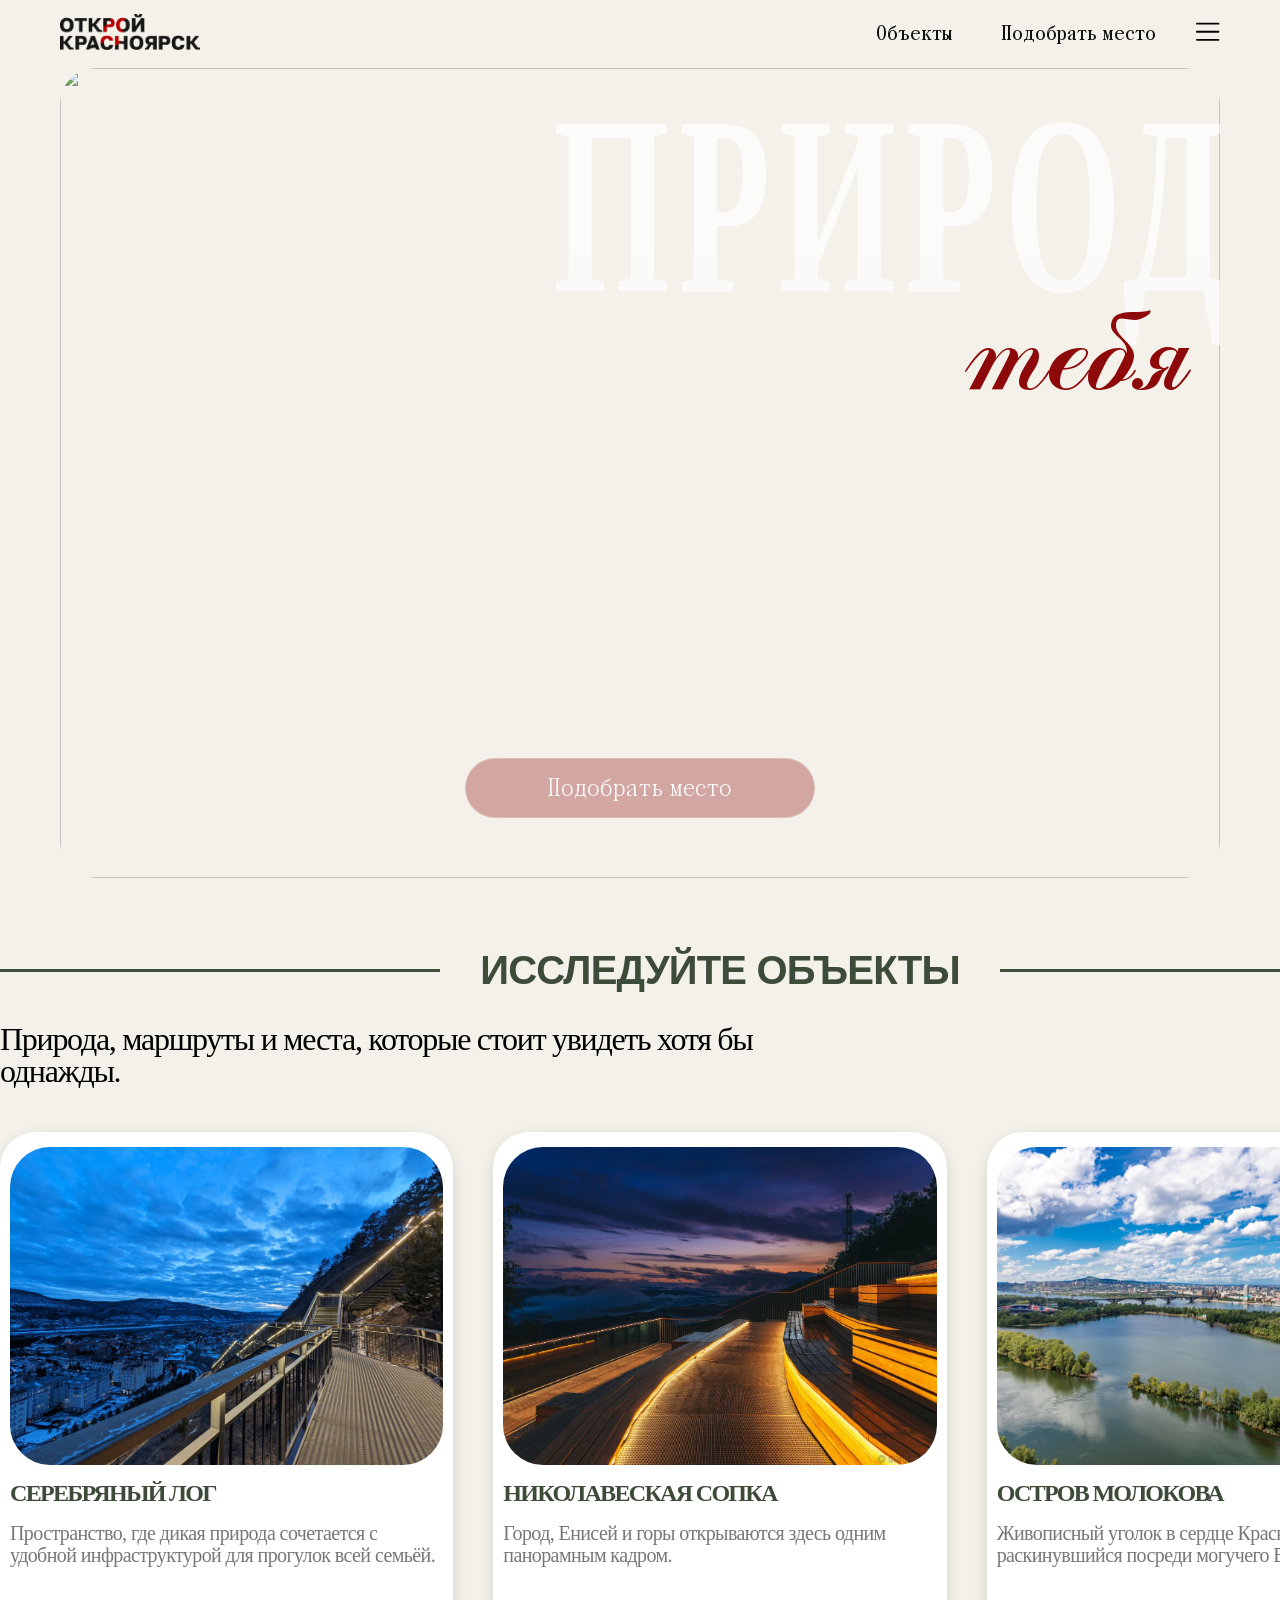
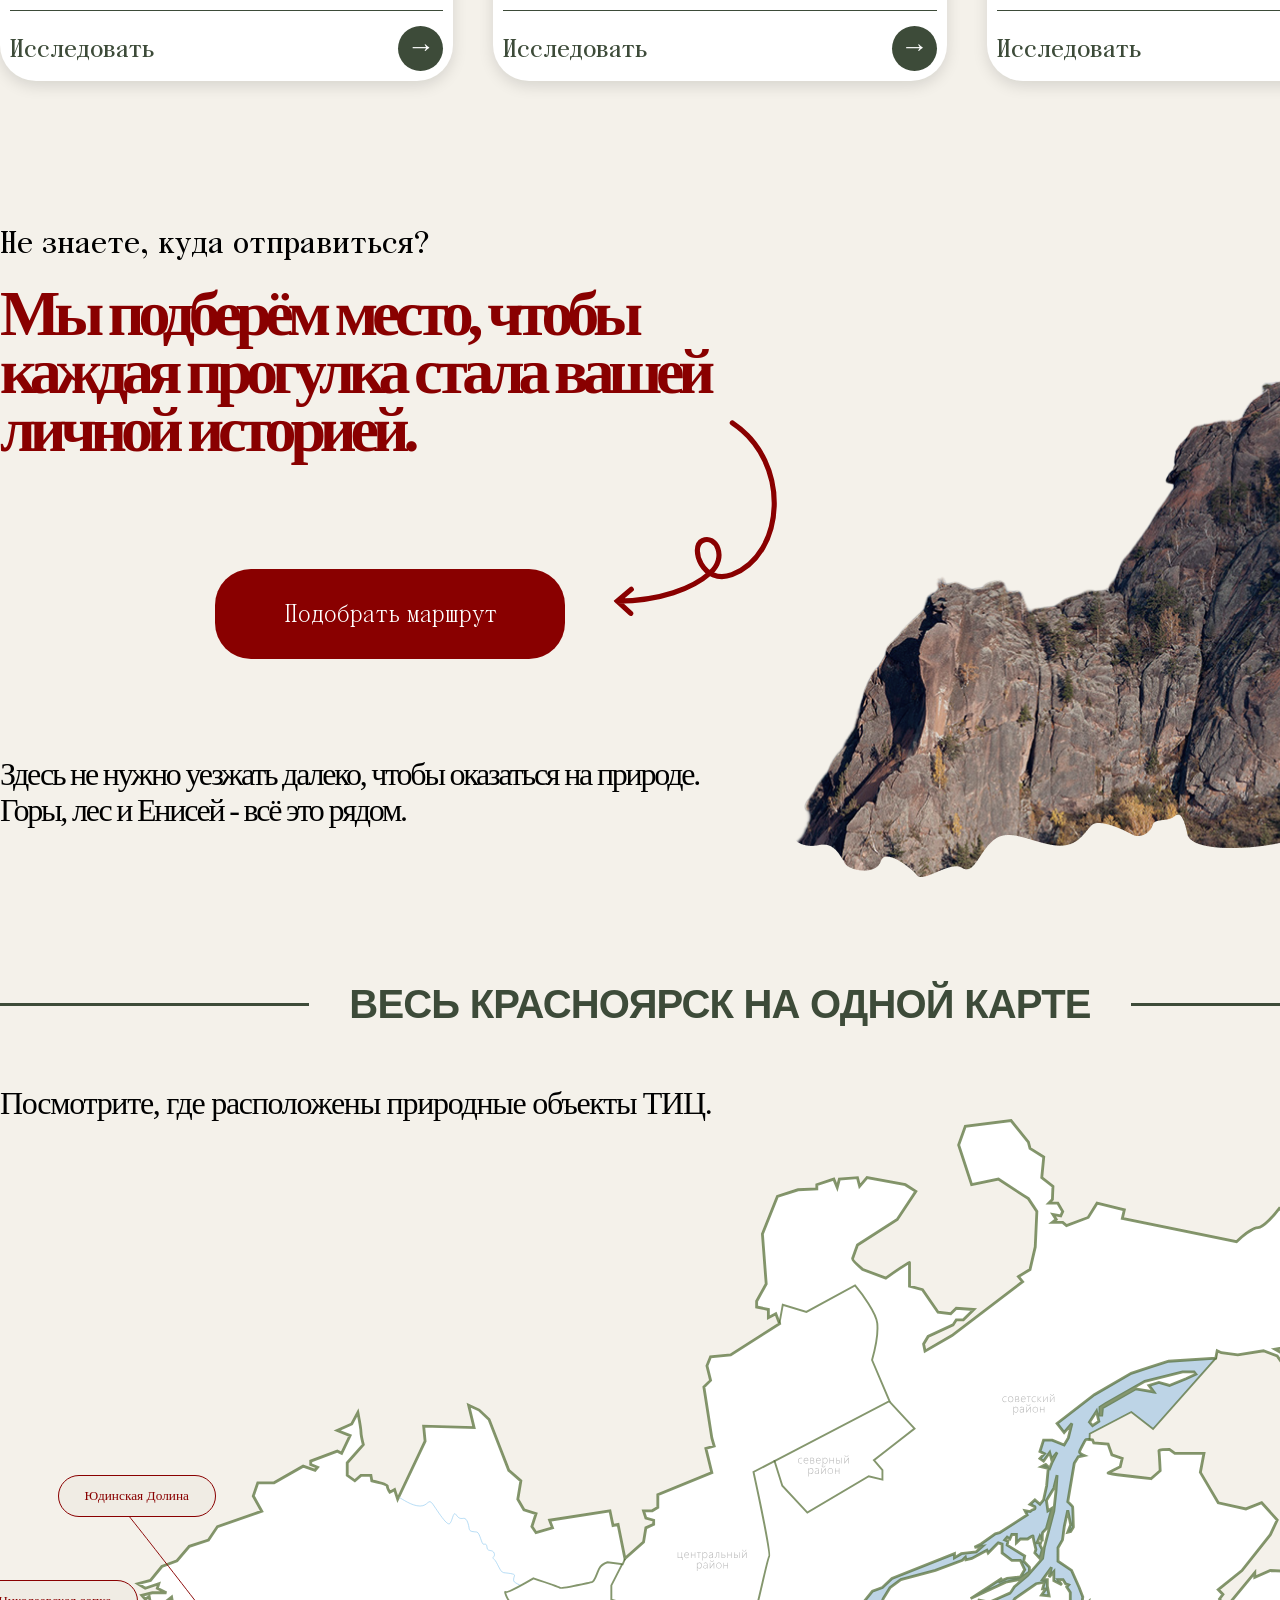
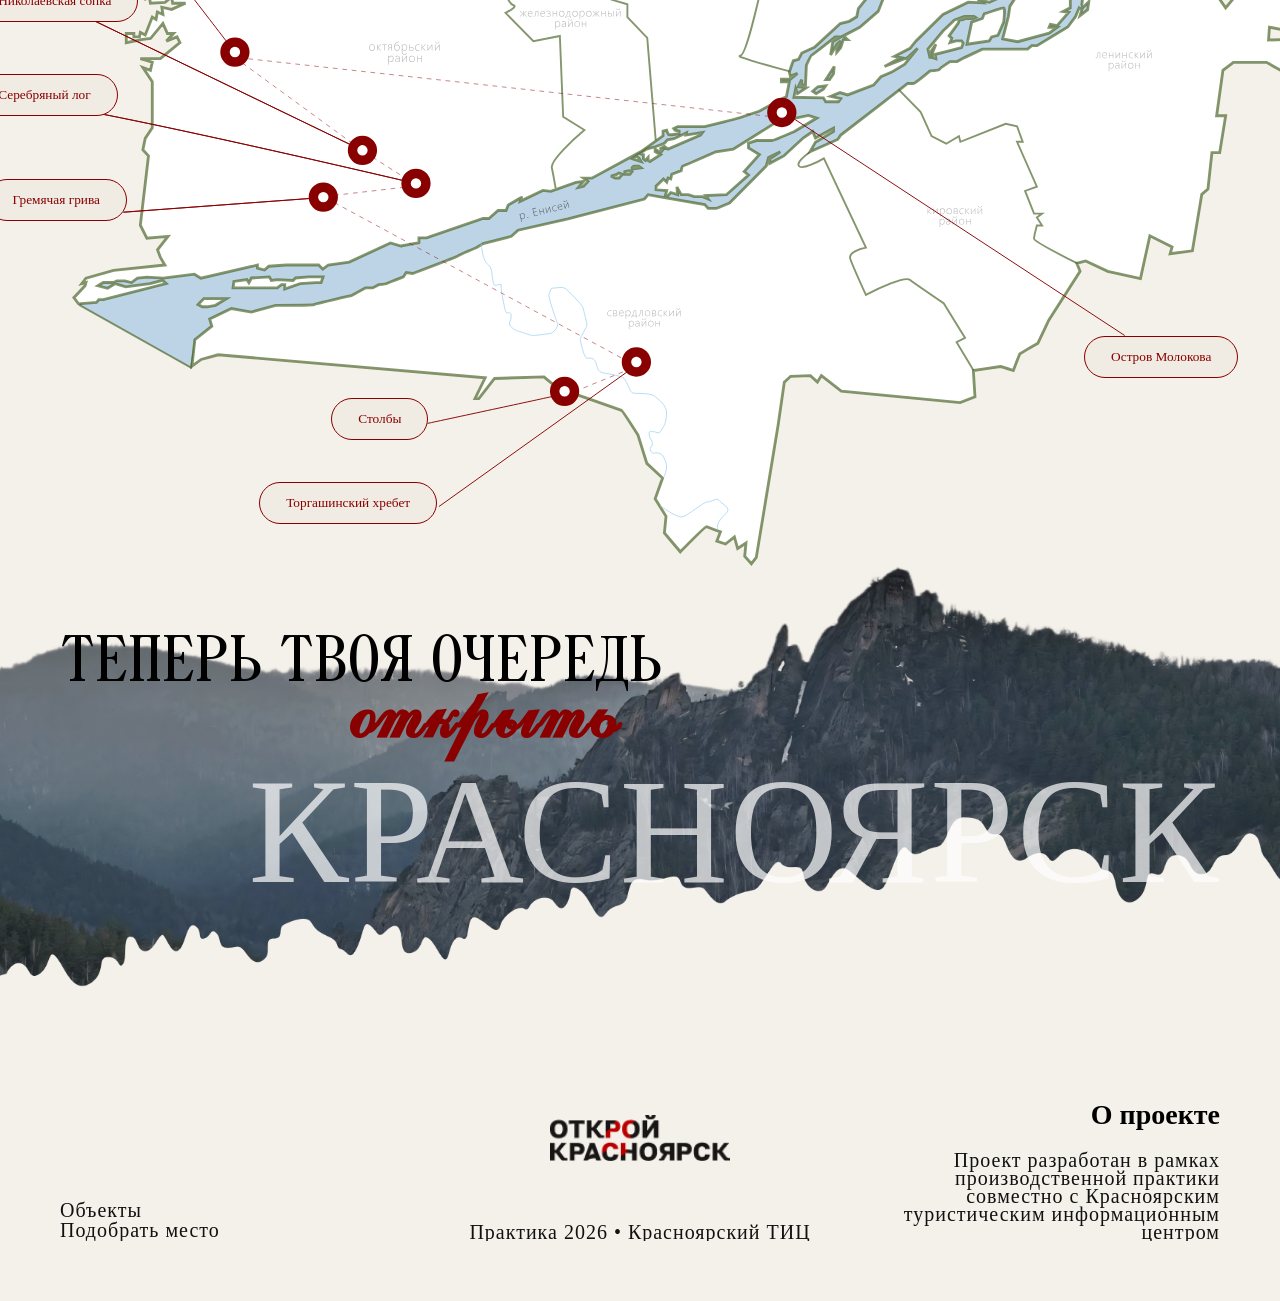
==== index.html @ 26a4fd24 "до адаптива" ====
<!DOCTYPE html>
<html lang="ru">
<head>
    <meta charset="UTF-8">
    <meta name="viewport" content="width=device-width, initial-scale=1.0">
    <title>Открой Красноярск - путеводитель</title>
    <link rel="stylesheet" href="style.css">
    <link rel="stylesheet" href="main.css">
    
</head>
<body>
<header class="header">
    <div class="container">
        <a href="index.html" class="logo">
            <img src="images/logo.png" alt="Открой Красноярск">
        </a>
        <nav class="nav">
            <ul>
                <li><a href="index.html#objects">Объекты</a></li>
                <li><a href="#" class="open-modal">Подобрать место</a></li>
            </ul>
        </nav>
        <div class="burger-wrap">
            <button class="burger">
                <img src="images/menu.svg" alt="Меню">
            </button>
            <div class="menu">
                <ul>
                    <li><a href="#about">О проекте</a></li>
                    <li><a href="#about">Контакты</a></li>
                </ul>
            </div>
        </div>
    </div>
</header>
<main>
    <section class="hero">
            <div class="container">
                <div class="hero-bg">
                    <img class="hero-photo" src="images/hero.png" alt="">
                <div class="hero-grid">
                    <div class="hero-info">
                        <p class="hero-text">
                            Поможем выбрать место,<br>
                            которое подойдет именно
                        </p>
                        <h2>ВАМ</h2>
                    </div>
                    <div class="hero-title">
                        <h1>ПРИРОДА</h1>
                        <div class="hero-subtitle">
                            <span class="wait">ждёт</span>
                            <span class="you">тебя</span>
                        </div>
                    </div>
                    <a href="#" class="hero-btn open-modal">
                            Подобрать место
                        </a>
                </div>
            </div>
        </div>
    </section>
    <section>
    <div class="explore-objects" id="objects">
        <div class="container-main">
            <div class="objects-grid">
                <div class="section-head">
                    <h2>ИССЛЕДУЙТЕ ОБЪЕКТЫ</h2>
                </div>
                <p class="section-desc">Природа, маршруты и места, которые стоит увидеть хотя бы<br>однажды.</p>
                <div class="arrows">
                    <button class="slider-prev">&lt;</button>
                    <button class="slider-next">&gt;</button>   
                </div>
            <div class="slider-window">
                <div class="cards cards-slider">
                     <article class="card">
                        <img src="images/log.jpg" alt="Серебряный лог">
                        <h3>СЕРЕБРЯНЫЙ ЛОГ</h3>
                        <p>
                            Пространство, где дикая природа 
                            сочетается с удобной инфраструктурой 
                            для прогулок всей семьёй.
                        </p>
                        <div class="card-footer">
                            <span>Исследовать</span>
                            <a href="log.html">&rarr;</a>
                        </div>
                    </article>
                    <article class="card">
                        <img src="images/sopka.webp" alt="Николаевская сопка">
                        <h3>НИКОЛАВЕСКАЯ СОПКА</h3>
                        <p>
                            Город, Енисей и горы открываются здесь одним панорамным кадром.
                        </p>
                        <div class="card-footer">
                            <span>Исследовать</span>
                            <a href="sopka.html">&rarr;
                            </a>
                        </div>
                    </article>
                    <article class="card">
                        <img src="images/ostrov.jpg" alt="Остров Молкова">
                        <h3>ОСТРОВ МОЛОКОВА </h3>
                        <p>
                            Живописный уголок в сердце Красноярска, раскинувшийся посреди могучего Енисея.
                        </p>
                        <div class="card-footer">
                            <span>Исследовать</span>
                            <a href="ostrov.html">&rarr;
                            </a>
                        </div>
                    </article>
                    <article class="card">
                        <img src="images/hrebet.webp" alt="Торгашинский Хребет">
                        <h3>ТОРГАШИНСКИЙ ХРЕБЕТ</h3>
                        <p>
                            1683 ступени, ведущие к одному из самых красивых видов на Красноярск.
                        </p>
                        <div class="card-footer">
                            <span>Исследовать</span>
                            <a>&rarr;
                            </a>
                        </div>
                    </article>
                    <article class="card">
                        <img src="images/griva.jpg" alt="Гремячая Грива">
                        <h3>ГРЕМЯЧАЯ ГРИВА</h3>
                        <p>
                            Один из крупнейших экопарков России с десятками маршрутов для прогулок, спорта и походов.
                        </p>
                        <div class="card-footer">
                            <span>Исследовать</span>
                            <a>&rarr;
                            </a>
                        </div>
                    </article>
                    <article class="card">
                        <img src="images/dolina.png" alt="Юдинская Долина">
                        <h3>ЮДИНСКАЯ ДОЛИНА</h3>
                        <p>
                            Уютная долина в лесу рядом с Плодово‑Ягодной станцией - здесь легко забыть, что ты всё ещё в Красноярске.
                        </p>
                        <div class="card-footer">
                            <span>Исследовать</span>
                            <a>&rarr;
                            </a>
                        </div>
                    </article>
                    <article class="card">
                        <img src="images/stolby.jpg" alt="Восточный вход Столбы">
                        <h3>ВОСТОЧНЫЙ ВХОД СТОЛБЫ</h3>
                        <p>
                            Национальный парк, где скалы возвышаются над сибирской тайгой, а каждый маршрут становится путешествием.
                        </p>
                        <div class="card-footer">
                            <span>Исследовать</span>
                            <a>&rarr;
                            </a>
                        </div>
                    </article>
                </div>
            </div>
        </div>
    </div>
</div>
    </section>
    <section class="construct">
    <div class="container-main">
        <div class="construct-grid">
            <div class="construct-content">
                <span>Не знаете, куда отправиться?</span>

                <h2>
                    Мы подберём место, чтобы каждая прогулка стала вашей личной историей.
                </h2>

                <img src="images/arrow-cnt.svg" alt="" class="arrow-cnt">

                <a href="#" class="main-btn open-modal" >
                    Подобрать маршрут
                </a>
                <p>
                    Здесь не нужно уезжать далеко, чтобы оказаться на природе.<br>
Горы, лес и Енисей - всё это рядом.
                </p>
            </div>

            <div class="construct-visual">
                <img src="images/mountain.png" alt="" class="mountain-photo">
            </div>

        </div>
    </div>
</section>
    <section class="map">
    <div class="container-main">
        <div class="section-head">
            <h2>ВЕСЬ КРАСНОЯРСК НА ОДНОЙ КАРТЕ</h2>
        </div>
        <p class="section-map">
            Посмотрите, где расположены природные объекты ТИЦ.
        </p>
        <div class="map-wrapper">
            <img src="images/map.svg" alt="Карта Красноярска" class="map-image">
            <!-- Серебряный лог -->
            <div class="map-object log">
                <button class="map-label">
                    Серебряный лог
                </button>
                <div class="map-popup">
                    <img src="images/log.jpg" alt="Серебряный лог">
                    <div class="popup-content">
                        <h3>СЕРЕБРЯНЫЙ ЛОГ</h3>
                        <p>
                            Пространство, где дикая природа
                            сочетается с удобной инфраструктурой
                            для прогулок всей семьёй.
                        </p>
                        <a href="log.html">
                            Подробнее
                        </a>
                    </div>
                </div>
            </div>
            <!-- Грива -->
            <div class="map-object griva">
                <button class="map-label">
                    Гремячая грива
                </button>
                <div class="map-popup">
                    <img src="images/griva.jpg" alt="Гремячая грива">
                    <div class="popup-content">
                        <h3>ГРЕМЯЧАЯ ГРИВА</h3>
                        <p>
                            Один из крупнейших экопарков России с десятками маршрутов для прогулок, спорта и походов.
                        </p>
                        <a href="griva.html">
                            Подробнее
                        </a>
                    </div>
                </div>
            </div>
            <!-- Долина -->
            <div class="map-object dolina">
                <button class="map-label">
                    Юдинская Долина
                </button>
                <div class="map-popup">
                    <img src="images/dolina.png" alt="Долина">
                    <div class="popup-content">
                        <h3>ЮДИНСКАЯ ДОЛИНА</h3>
                        <p>
                            Уютная долина в лесу рядом с Плодово‑Ягодной станцией - здесь легко забыть, что ты всё ещё в Красноярске.
                        </p>
                        <a href="dolina.html">
                            Подробнее
                        </a>
                    </div>
                </div>
            </div>
            <!-- Сопка -->
            <div class="map-object sopka">
                <button class="map-label">
                    Николаевская сопка
                </button>
                <div class="map-popup">
                    <img src="images/sopka.webp" alt="Сопка">
                    <div class="popup-content">
                        <h3>НИКОЛАЕВСКАЯ СОПКА</h3>
                        <p>
                            Город, Енисей и горы открываются здесь одним панорамным кадром.
                        </p>
                        <a href="sopka.html">
                            Подробнее
                        </a>
                    </div>
                </div>
            </div>
            <!-- Остров Молокова -->
            <div class="map-object ostrov">
                <button class="map-label">
                    Остров Молокова
                </button>
                <div class="map-popup">
                    <img src="images/ostrov.jpg" alt="Остров Молокова">
                    <div class="popup-content">
                        <h3>ОСТРОВ МОЛОКОВА</h3>
                        <p>
                            Живописный уголок в сердце Красноярска, раскинувшийся посреди могучего Енисея.
                        </p>
                        <a href="ostrov.html">
                            Подробнее
                        </a>
                    </div>
                </div>
            </div>
            <!-- Столбы -->
            <div class="map-object stolby">
                <button class="map-label">
                    Столбы
                </button>
                <div class="map-popup">
                    <img src="images/stolby.jpg" alt="Столбы">
                    <div class="popup-content">
                        <h3>ВОСТОЧНЫЙ ВХОД СТОЛБЫ</h3>
                        <p>
                            Национальный парк, где величественные скалы поднимаются прямо из сибирской тайги.
                        </p>
                        <a href="stolbe.html">
                            Подробнее
                        </a>
                    </div>
                </div>
            </div>
            <!-- Хребет-->
            <div class="map-object hrebet">
                <button class="map-label">
                    Торгашинский хребет
                </button>
                <div class="map-popup">
                    <img src="images/hrebet.webp" alt="Хребет">
                    <div class="popup-content">
                        <h3>ТОРГАШИНСКИЙ ХРЕБЕТ</h3>
                        <p>
                            1683 ступени, ведущие к одному из самых красивых видов на Красноярск.
                        </p>
                        <a href="hrebet.html">
                            Подробнее
                        </a>
                    </div>
                </div>
            </div>
        </div>
    </div>
</section>
</main>
<div id="modal-container"></div>
<footer>
<img src="images/footer.png" alt="" class="footer-image">
<div class="container">
    <div class="footer-content">
        <div class="footer-desc">
                        <p>
                            ТЕПЕРЬ ТВОЯ ОЧЕРЕДЬ
                        </p>
                        <h2>открыть</h2>
                        <span>КРАСНОЯРСК</span>
        </div>
        <div class="footer-info">
            <div class="footer-links">
                 <ul>
                    <li><a href="index.html#objects">Объекты</a></li>
                    <li><a href="#" class="open-modal">Подобрать место</a></li>
                </ul>
            </div>
            <div class="footer-info-center">
                <a href="index.html" class="logo">
            <img src="images/logo.png" alt="Открой Красноярск">
        </a>
                <p>Практика 2026 • Красноярский ТИЦ</p>
            </div>
            <div class="footer-info-right" id="about">
                <h2>О проекте</h2>
                <p>Проект разработан в рамках производственной практики совместно с Красноярским туристическим информационным центром</p>
            </div>
        </div>
    </div>
</footer>

<script src="js/main.js"></script>
</body>
</html>
---- style.css ----
/* Panama Regular */
@font-face {
    font-family:'Panama Regular';
    src:url('fonts/Panama-Regular.ttf') format('truetype');
    font-weight:400;
    font-style:normal;
    font-display:swap;
}
/* Panama Bold */
@font-face {
    font-family:'Panama Bold';
    src:url('fonts/Panama-Bold.ttf') format('truetype');
    font-weight:700;
    font-style:normal;
    font-display:swap;
}
/* Panama Monospace Regular */
@font-face {
    font-family:'Panama Monospace';
    src:url('fonts/Panama-Monospace-Regular.ttf') format('truetype');
    font-weight:400;
    font-style:normal;
    font-display:swap;
}
/* Panama Monospace Bold */
@font-face {
    font-family:'Panama Monospace Bold';
    src:url('fonts/Panama-Monospace-Bold.ttf') format('truetype');
    font-weight:700;
    font-style:normal;
    font-display:swap;
}
@font-face {
    font-family:'coventryC';
    src:url('fonts/coventryc.ttf') format('truetype');
    font-style:normal;
    font-weight:400;
    font-display:swap; 
}

@font-face {
    font-family:'Wadik Bold';
    src:url('fonts/Wadik.ttf') format('truetype');
    font-style:normal;
    font-weight:400;
    font-display:swap; 
}

@font-face {
    font-family: 'Source Serif Pro';
    src: url('fonts/Sourceserifpro-Light.ttf') format('truetype');
    font-weight: 300;
    font-style: normal;
    font-display: swap;
}
@font-face {
    font-family: 'Source Serif Pro';
    src: url('fonts/Sourceserifpro-Regular.ttf') format('truetype');
    font-weight: 400;
    font-style: normal;
}

@font-face {
    font-family: 'Source Serif Pro';
    src: url('fonts/source-serif-pro-bold.ttf') format('truetype');
    font-weight: 700;
    font-style: normal;
}
*{
    margin:0;
    padding:0;
    box-sizing:border-box;
}

body{
    background:#F4F1EA;
    font-family:Arial,sans-serif;
}

.container{
    width:calc(100% - 120px);
    max-width:none;
    margin:0 auto;
}

.header{
    height:68px;
}

.header .container{
    height:100%;
    display:flex;
    justify-content:space-between;
    align-items:center;
}

/* HERO */
.hero-bg{
    position:relative;
    overflow:hidden;
    width:100%;
    min-height:calc(100vh - 90px);
    border-radius:36px;
}
.hero-photo{
    position:absolute;
    inset: 0; 
    width:100%;
    height:100%;
    object-fit:cover;
    object-position:center;
    filter: saturate(0.7); 
    z-index: -1;
}

.logo{
    flex-shrink:0;
}
.logo img{
    width:140px;
}

.nav{
    margin-left:auto;
}

.nav ul{
    display:flex;
    gap:48px;
    list-style:none;
}

.nav a{
    text-decoration:none;
    color:#111;
    font-family:'Panama Bold';
    font-size:20px;
}
.burger{
    margin-left:40px;
    border:none;
    background:none;
    cursor:pointer;
    position:relative;
}

.burger img{
    width:24px;
    height:24px;
}
.burger-wrap{
    position:relative;
}

.menu{
    position:absolute;
    top:40px;
    right:0;
    width:200px;
    padding:25px;
    background:#F0ECE4;
    border-radius:36px;

    opacity:0;
    visibility:hidden;
    transform:translateY(-10px);

    transition:.3s;
    z-index:3;
}
.menu.active{
    opacity:1;
    visibility:visible;
    transform:translateY(0);
}
.menu ul{
    list-style:none;
    padding:0;
    margin:0;
    display:flex;
    flex-direction:column;
    gap:15px;
}
.menu a{
    text-decoration:none;
    color:#3D4B39;
    font-family:'Panama Bold';
    font-size:22px;
}
.hero-grid{
        display:grid;
        grid-template-columns:repeat(12,1fr);
        min-height:calc(100vh - 110px);
    }

/* контейнер*/
.container-main{
    width:1440px;
    max-width:none;
    margin:0 auto;
}

/* заголовки */
.section-head{
    grid-column:1 / 13;
    display:flex;
    align-items:center;
    justify-content:center;
    gap:40px;
    position:relative;
}

.section-head::before,
.section-head::after {
    content: "";
    height: 3px;
    background: #3D4B39;
    flex: 1;
}

.section-head h2 {
    font-family: Wadik, sans-serif;
    font-size: 40px;
    color: #3D4B39;
    letter-spacing: -0.02em;
    white-space: nowrap;
}
/* Карточки */

.section-desc{
    grid-column:1 / 9;
    font-family: 'Source Serif Pro', serif;
    font-weight: 300;
    font-size:32px;
    line-height:1.0;
    letter-spacing: -0.04em;
}

.cards{
    grid-column:1 / 13; 
    display:grid;
    grid-template-columns:repeat(3, 1fr);
    gap:40px;
    margin-bottom: 70px;
}

.card{
    background:#fff;
    border-radius:36px;
    padding:10px;
    box-shadow:0 5px 15px rgba(0,0,0,.12);
    transition: transform .3s, box-shadow .3s;
    display:flex;
    flex-direction:column;
}

.card:hover {
    transform: translateY(-6px);
    box-shadow: 0 12px 30px rgba(61, 75, 57, .12);
}

.card img{
    margin-top: 5px;
    width:100%;
    height: 60%;
    object-fit:cover;
    border-radius:40px;
}

.card h3{
    font-family:Wadik;
    color:#3D4B39;
    font-size:24px;
    margin-top:15px;
    letter-spacing: -0.07em;
}

.card p{
    font-family:'Panama Monospace';
    margin-top:15px;
    font-size:20px;
    color:#777;
    line-height:1.1;
    letter-spacing: -0.03em;
    text-align: start;
    height: 80px;

}

.card-footer{
    padding-top:15px;
    border-top:1px solid #3D4B39;
    display:flex;
    justify-content:space-between;
    align-items:center;
    margin-top:auto;
}
.card-footer a{
    width:45px;
    height:45px;
    border-radius:50%;
    border:0;
    font-size:28px;
    padding-bottom:4px;
    background:#3D4B39;
    color:white;
    transition: transform .25s, background .25s;
    display:flex;
    align-items:center;
    justify-content:center;
    text-decoration:none;
}
.card-footer a:hover {
    transform: scale(1.08);
    cursor: pointer;
}

.card-footer a:active {
    transform: scale(0.96);
}   

.card-footer span {
    font-family: 'Panama Bold';
    font-size: 26px;
    color: #3D4B39;
    cursor: pointer;
    transition: 0.3s;
}

/* FOOTER */
footer {
    position: relative;
    overflow: hidden;
    padding: 70px 0 0px;
    margin-bottom: 60px;
}
.footer-image {
    position: absolute;
    inset: 0;
    width: 100%;
    object-fit: cover;
    z-index: -1;
}
.footer-content {
    display: flex;
    flex-direction: column;
    gap: 200px;
}
.footer-desc {
    display: flex;
    flex-direction: column;
    position: relative;
}
.footer-info {
    display: grid;
    grid-template-columns: 1fr 1fr 1fr;
    align-items: end;
    gap: 60px;
}
.footer-desc p {
    font-family: 'Panama Bold', monospace;
    font-size: 64px;
    line-height: 1.1;
    color: #000;
    align-self: flex-start;
    line-height: 0.8;
}

.footer-desc h2 {
    font-family: 'coventryC';
    font-size: 86px;
    letter-spacing: 0.02em;
    color: #890000;
    transform: translateX(25%);
    line-height: 0.9;
}
.footer-desc span {
    font-family:'Panama-Bold';
    font-size:150px;
    letter-spacing:0.01em;
    color:#fff;
    opacity:0.7;
    align-self: flex-end;
    line-height: 0.9;
}
/* нижняячасть*/
.footer-info ul {
    list-style: none;
}

.footer-info a {
    text-decoration:none;
    color:#111;
    font-family: 'Panama Monospace';
    font-size:20px;
    line-height: 0.9;
    letter-spacing: 0.05em;
}

.footer-info-center
{
    display: flex;
    flex-direction: column;
    align-items: center;
    text-align: center;

}
.footer-info img {
    width: 180px;
    margin-bottom: 60px;
}

.footer-info-right p {
    text-decoration:none;
    color:#111;
    font-family: 'Panama Monospace';
    font-size:20px;
    line-height: 0.9;
    letter-spacing: 0.05em;
    text-align: right;
}
.footer-info-center p {
    text-decoration:none;
    color:#111;
    font-family: 'Panama Monospace';
    font-size:20px;
    line-height: 0.9;
    letter-spacing: 0.05em;
    text-align: center;
}

.footer-info h2 {
    font-family: 'Panama Monospace Bold';
    font-size: 28px;
    margin-bottom: 20px;
    text-align: right;
}

/* ==========================
   модалка
========================== */
.constructor-modal{
    position:fixed;
    inset:0;
    background:rgba(0,0,0,.35);
    display:flex;
    justify-content:center;
    align-items:center;
    opacity:0;
    visibility:hidden;
    transition:.3s;
    z-index:1000;
}

.constructor-modal.active{
    opacity:1;
    visibility:visible;
}

.modal-bg{
    position:absolute;
    bottom:-10px;
    left:0;
    width:110%;
    height:auto;
    z-index:0;
}

.modal-window{
    position:relative;
    width:1400px;
    height:850px;
    max-width:90vw;
    max-height:90vh;
    background:#FFFEFA;
    border-radius:40px;
    overflow:hidden;
    isolation:isolate;
}

.modal-head,
.modal-content,
.modal-test,
.result{
    position:relative;
    z-index:1;
}

.modal-test,
.result{
    display:none;
}

.modal-content.active,
.modal-test.active,
.result.active{
    display:flex;
    flex-direction:column;
    align-items:center;
}

.modal-head{
    width:100%;
    display:grid;
    grid-template-columns:1fr auto 1fr;
    align-items:center;
    padding:30px 50px;
}

.step{
    font-family:'Panama Monospace';
    font-weight:400;
    font-size: 24px;
    letter-spacing: -0.02em;
    color: #000;
}

.modal-close{
    background:none;
    border:none;
    font-size:35px;
    color:#000;
    opacity:.6;
    cursor:pointer;
    justify-self:end;
}

.modal-content{
    margin-top:80px;
    position:relative;
    height:100%;
    display:none;
    
}
.modal-content.active{
    display:flex;
    flex-direction:column;
    align-items:center;
}

.modal-content h2{
    font-family:'Panama Monospace Bold';
    font-weight:400;
    font-size: 32px;
    letter-spacing: -0.02em;
    color: #000;
}

.modal-content h1{
    font-family:'Panama Monospace';
    font-weight:400;
    font-size: 64px;
    letter-spacing: -0.05em;
    color: #890000;
    line-height: 0.9em;
}

.modal-btn{
    position:absolute;
    top:220px;
    left:50%;
    transform:translateX(-50%);
    width:500px;
    height:70px;
    display:flex;
    align-items:center;
    justify-content:center;
    font-family:'Panama Regular';
    font-size:24px;
    text-decoration:none;
    color:#fff;
    border-radius:36px;
    background:rgba(137,0,0,.50);
    backdrop-filter:blur(15px);
    border:1px solid rgba(255,255,255,.25);
    transition:
        transform .3s,
        background .3s,
        border-color .3s,
        box-shadow .3s;
}

.modal-btn:hover{
    transform:translate(-50%, -3px);
    background:rgba(137,0,0,.42);
    border-color:rgba(255,255,255,.45);
    box-shadow:0 10px 25px rgba(0,0,0,.18);
    cursor:pointer;
}

.modal-btn:active{
    transform:translate(-50%, 0);
}

.modal-content p{
    position:absolute;
    top:450px;
    right:60px; 
    width:auto;
    font-family:'Panama Monospace';
    font-size:32px;
    color:white;
    text-align:right;
    line-height: 1em;
}

.modal-test{
    height:100%;
    margin-top:80px;
    position:relative;
    height:100%;
    display:none;
}
.modal-test h2{
    font-family:'Panama Monospace Bold';
    font-weight:400;
    font-size: 32px;
    letter-spacing: -0.02em;
    color: #000;
}
.modal-test h1{
    font-family:'Panama Monospace';
    font-weight:400;
    font-size: 48px;
    letter-spacing: -0.05em;
    color: #890000;
    line-height: 0.9em;
}

.answers.active{
    padding: 10px 30px;
    display: flex;
    flex-direction: row;
    justify-content: space-between;
}
.answers{
    display:grid;
    grid-template-columns:repeat(4, 1fr);
    gap:25px;
    width:1200px;
    margin-top:60px;
}


.answer-card{
    height:280px;
    border:2px solid transparent;
    border-radius:30px;
    background:rgba(255,255,255,.5);

    display:flex;
    flex-direction:column;
    align-items:center;
    justify-content:center;

    cursor:pointer;
    transition:.3s;

    appearance:none;
    -webkit-appearance:none;
    outline:none;
}
.answer-card:focus,
.answer-card:focus-visible{
    outline:none;
    box-shadow:none;
}

.answer-card:hover{
    transform:translateY(-5px);
}

.answer-card.selected{
    background:#F4F1EA;
}

.answer-card img{
    width:80px;
    height:80px;
    object-fit:contain;
    margin-bottom:20px;
}

.answer-card h3{
    font-family:'Panama Monospace Bold';
    font-size:20px;
    line-height: 1em;
    letter-spacing:-0.02em;
}

.answer-card p{
    font-family:'Panama Monospace';
    font-weight: 400;
    font-size:18px;
    text-align:center;
    line-height: 1em;
    letter-spacing:-0.04em;
    padding-top: 20px;
}

.modal-arrows{
    position:absolute;
    left:0;
    bottom:230px;
    width:100%;
    display:flex;
    justify-content:space-between;
    padding:0 50px;
    z-index:2;
}

.modal-arrows button{
    width:50px;
    height:50px;
    border-radius:50%;
    border:none;
    display:flex;
    justify-content:center;
    background:rgba(137,0,0,.50);
    font-size:35px;
    color:#fff;
    cursor:pointer;
    transition:.3s;
}

.modal-arrows button:hover{
    transform:translateY(-2px);
}

.result.active{
    margin-top:80px;
    height:100%;
    padding:10px 30px;
    display:flex;
    flex-direction:column;
    align-items:center;
    position:relative;
}

.result h1{
    font-family:'Panama Bold';
    font-size: 48px;
    letter-spacing: -0.05em;
    color: #890000;
    line-height: 0.9em;
}

.result h2{
    font-family:'Panama Monospace';
    font-weight:400;
    font-size: 32px;
    letter-spacing: -0.02em;
    color: #000;
    line-height: 1em;
    padding-top: 10px;
}

.modal-cards{
    display:grid;
    grid-template-columns:repeat(3, 1fr);
    gap:30px;
    width:100%;
    max-width:1200px;
    margin-top:60px;
}

.modal-card{
    height:350px;
    background:rgba(255,255,255,.5);
    border-radius:30px;
    overflow:hidden;
    display:flex;
    flex-direction:column;
    transition:.3s;
    cursor:pointer;
}

.modal-card:hover{
    transform:translateY(-5px);
}

.modal-card img{
    width:100%;
    height:220px;
    object-fit:cover;
    border-radius:30px;
    padding:10px;
}

.modal-card h3{
    font-family:'Wadik';
    font-size:18px;
    margin:10px 20px 15px;
    line-height: 1em;
    letter-spacing: -0.05em;
}

.modal-card p{
    font-family:'Panama Monospace';
    font-weight:400;
    font-size:20px;
    margin:30px 0;
}
.result-card-footer{
    display:flex;
    justify-content:space-between;
    align-items:center;
    margin:0 20px;
    border-top:1px solid #fff;

}

.card-next{
    width:40px;
    height:40px;
    border-radius:50%;
    display:flex;
    justify-content:center;
    align-items:center;
    background:rgba(255,255,255,.5);
    font-size:25px;
    color:#000;
    text-decoration:none;
    cursor:pointer;
}

.result-back{
    position:absolute;
    bottom:230px;
    left:50px;
    width:50px;
    height:50px;
    border-radius:50%;
    border:none;
    background:rgba(137,0,0,.5);
    color:white;
    font-size:35px;
    cursor:pointer;
    display: flex;
    justify-content:center;
    transition:.3s;
}
.result-back:hover {
    transform:translateY(-2px);     
}
---- main.css ----
.hero-info{
    grid-column:2/6;
    align-self:center;
    padding-top: 60%;
}

.hero-title{
    grid-column:6/13;
    align-self:start;
    padding-top:50px;
    
}

.hero-title h1{
    padding-left: 10px;
    align-self: start;
    font-family:'Panama-Bold';
    font-size:150px;
    letter-spacing:0.06em;
    color: #fff;;
    transform: scaleY(1.7);
    opacity: 0.7;
    display:block;
    width:max-content;
}

.hero-subtitle{
    font-family:'coventryC';
    font-size:150px;
    letter-spacing:0;
    display:flex;
    justify-content:flex-end;
    gap: 18px;
    width:max-content;
    margin-left:auto;
    transform:translateX(-30px);
}

.wait{
    color:#F4F1EA;
}

.you{
    color:#8E0909;
}

.hero-text{
    font-family: 'Panama Monospace', monospace;
    font-size:32px;
    line-height:1.1;
    color:#F4F1EA;
}

.hero-info h2{
    font-family: 'Panama Regular';
    font-weight:400;
    display:flex;
    justify-content:flex-end;
    font-size:96px;
    letter-spacing: 0.05em;
    color:#F4F1EA;
    line-height:1.0;
}

.hero-btn{
    position:absolute;
    bottom:60px;
    left:50%;
    transform:translateX(-50%);

    width:350px;
    height:60px;

    display:flex;
    align-items:center;
    justify-content:center;

    font-family:'Panama Regular';
    font-size:24px;
    text-decoration:none;
    color:#fff;

    border-radius:36px;
    background:rgba(137,0,0,.31);
    backdrop-filter:blur(15px);
    border:1px solid rgba(255,255,255,.25);

    transition:
        transform .3s,
        background .3s,
        border-color .3s,
        box-shadow .3s;
}

.hero-btn:hover{
    transform:translate(-50%, -3px);
    background:rgba(137,0,0,.42);
    border-color:rgba(255,255,255,.45);
    box-shadow:0 10px 25px rgba(0,0,0,.18);
    cursor:pointer;
}

.hero-btn:active{
    transform:translate(-50%, 0);
}

/* объекты */

.explore-objects{
    padding-top:70px;
    position:relative;
}
.objects-grid{
    display:grid;
    grid-template-columns:repeat(12,1fr);
    gap:30px;
}

.arrows{
    grid-column:11/13;
    justify-content:flex-end;
    gap:20px;
    display:flex;
}

.arrows button{
    width:45px;
    height:45px;
    border-radius:50%;
    border:none;
    background:#3D4B39;
    display:flex;
    justify-content:center;
    align-items:center;
    font-size:35px;
    color:#F4F1EA;
    line-height:1;
    cursor:pointer;
    transition:
        transform .25s,
        background .25s,
        box-shadow .25s;
}

.arrows button:hover{
    transform:translateY(-2px);
    box-shadow:0 8px 20px rgba(61,75,57,.18);
}

.arrows button:first-child:hover{
    transform:translateX(-3px) translateY(-2px);
}

.arrows button:last-child:hover{
    transform:translateX(3px) translateY(-2px);
}

/*констурткор*/

.construct{
    position:relative;
    overflow:visible;
    margin-bottom: 100px;
}

.construct-grid{
    display:grid;
    grid-template-columns: 7fr 5fr;
    align-items:center;
}

.construct-content{
    display:flex;
    flex-direction:column;
    gap:20px;
}

.construct-content span{
    font-family: 'Panama Bold';
    font-size: 32px;
    color: #000;
}

.construct-content h2{
    font-family: 'Panama Monospace';
    font-size: 64px;
    color: #890000;
    letter-spacing: -0.0967em;
    line-height: 0.91;
}

.main-btn{
    margin-top:-56px;
    width:350px;
    height:90px;

    display:flex;
    align-items:center;
    justify-content:center;
    align-self:center;

    border-radius:36px;
    text-decoration:none;

    font-family:'Panama Regular';
    font-size:24px;
    color:#fff;

    background:#890000;

    transition:
        transform .3s,
        background .3s,
        box-shadow .3s;
}

.main-btn:hover{
    transform:translateY(-3px);
    background:#9f1010;
    box-shadow:0 12px 28px rgba(137,0,0,.28);
    cursor:pointer;
}

.main-btn:active{
    transform:translateY(0);
}

.arrow-cnt{
    width:180px;
    transform-origin: center;
    transform: rotate(-10deg);
    margin-left: 600px;
    margin-top: -50px;
}

.construct-content p {
    font-family: 'Panama Monospace';
    font-size: 32px;
    color: #000;
    letter-spacing: -0.069em;
    line-height: 1.1;
    margin-top: 10%;
}

.slider-window{
    grid-column:1 / 13;
    overflow:hidden;
    padding:15px 0;
}
.cards-slider{
    display:flex !important;
    flex-wrap:nowrap;
    gap:40px;
    transition:transform .5s ease;
    grid-column:auto;
    grid-template-columns:none;
    width:auto;
}

.cards-slider .card{
    flex:0 0 calc((100% - 80px) / 3);
}

@media (max-width:1100px){
    .mountain-photo{ width:700px; }
    .construct-content h2{ font-size:48px; }
}

@media (max-width:900px){
    .construct-grid{ grid-template-columns: 1fr; }
    .mountain-photo{ position:static; width:100%; transform:none; margin-top:20px; }
    .main-btn{ margin-top:8px; transform:none; align-self:center; }
    .construct-content h2{ font-size:28px; }
}
.map-grid{
    display:grid;
    grid-template-columns:repeat(12,1fr);
}

.section-map{
    margin-top: 60px;
    grid-column: 2/6;
    font-family: 'Source Serif Pro', serif;
    font-weight: 300;
    font-size:32px;
    line-height:1.0;
    letter-spacing: -0.04em;
}


/* карта */
.map-wrapper{
    position:relative;
}

.map-image{
    width: 90%;
    display: block;
    margin: 0 auto;
}
    .map-object{
    position:absolute;
}
.map-label{
    border:1px solid #890000;
    border-radius:999px;
    padding:12px 26px;
    background:#F0ECE4;
    color:#890000;
    font-family:'Source Serif Pro';
    cursor:pointer;

    transition:
        background .25s,
        color .25s,
        transform .25s,
        box-shadow .25s;
}

.map-label:hover{
    background:#890000;
    color:#F0ECE4;
    transform:translateY(-2px);
    box-shadow:0 6px 18px rgba(137,0,0,.18);
}

.map-label:active{
    transform:translateY(0);
}
.map-popup{
    position:absolute;
    left:110%;
    top:50%;
    transform:translateY(-50%);
    width:300px;
    background:white;
    border-radius:30px;
    padding:12px;
    box-shadow:0 10px 40px rgba(0,0,0,.15);
    opacity:0;
    visibility:hidden;
    transition:.3s;
    z-index:3;
}
.map-object:hover .map-popup{
    opacity:1;
    visibility:visible;
}
.map-popup img{
    width:100%;
    border-radius:20px;
}

.popup-content h3{
    font-family:Wadik;
    color:#3D4B39;
    font-size:20px;
    margin-top:5px;
    margin-bottom:5px;
    letter-spacing: -0.05em;
}
.popup-content p{
    margin-bottom:20px;
    font-family:'Panama Monospace';
    font-size:18px;
    color:#000;
    line-height:1.1;
    letter-spacing: -0.03em;
    text-align: start;
    height: 80px;
}
.map-popup a{
    text-decoration:none;
    font-family: 'Panama Bold';
    font-size: 20px;    
    color:#3D4B39;
    margin-bottom:5px;
}
.log{
    
    left:-2%;
    top:53%;
}
.sopka{
    left:-2%;
    top:44%;
}

.dolina{
    left:4%;
    top:34%;
}
.griva{
    left:-1%;
    top:63%;
}
.ostrov{
    right:14%;
    top:78%;
}
.stolby{
    left:23%;
    top:84%;
}
.hrebet{
    left:18%;
    top:92%;
}
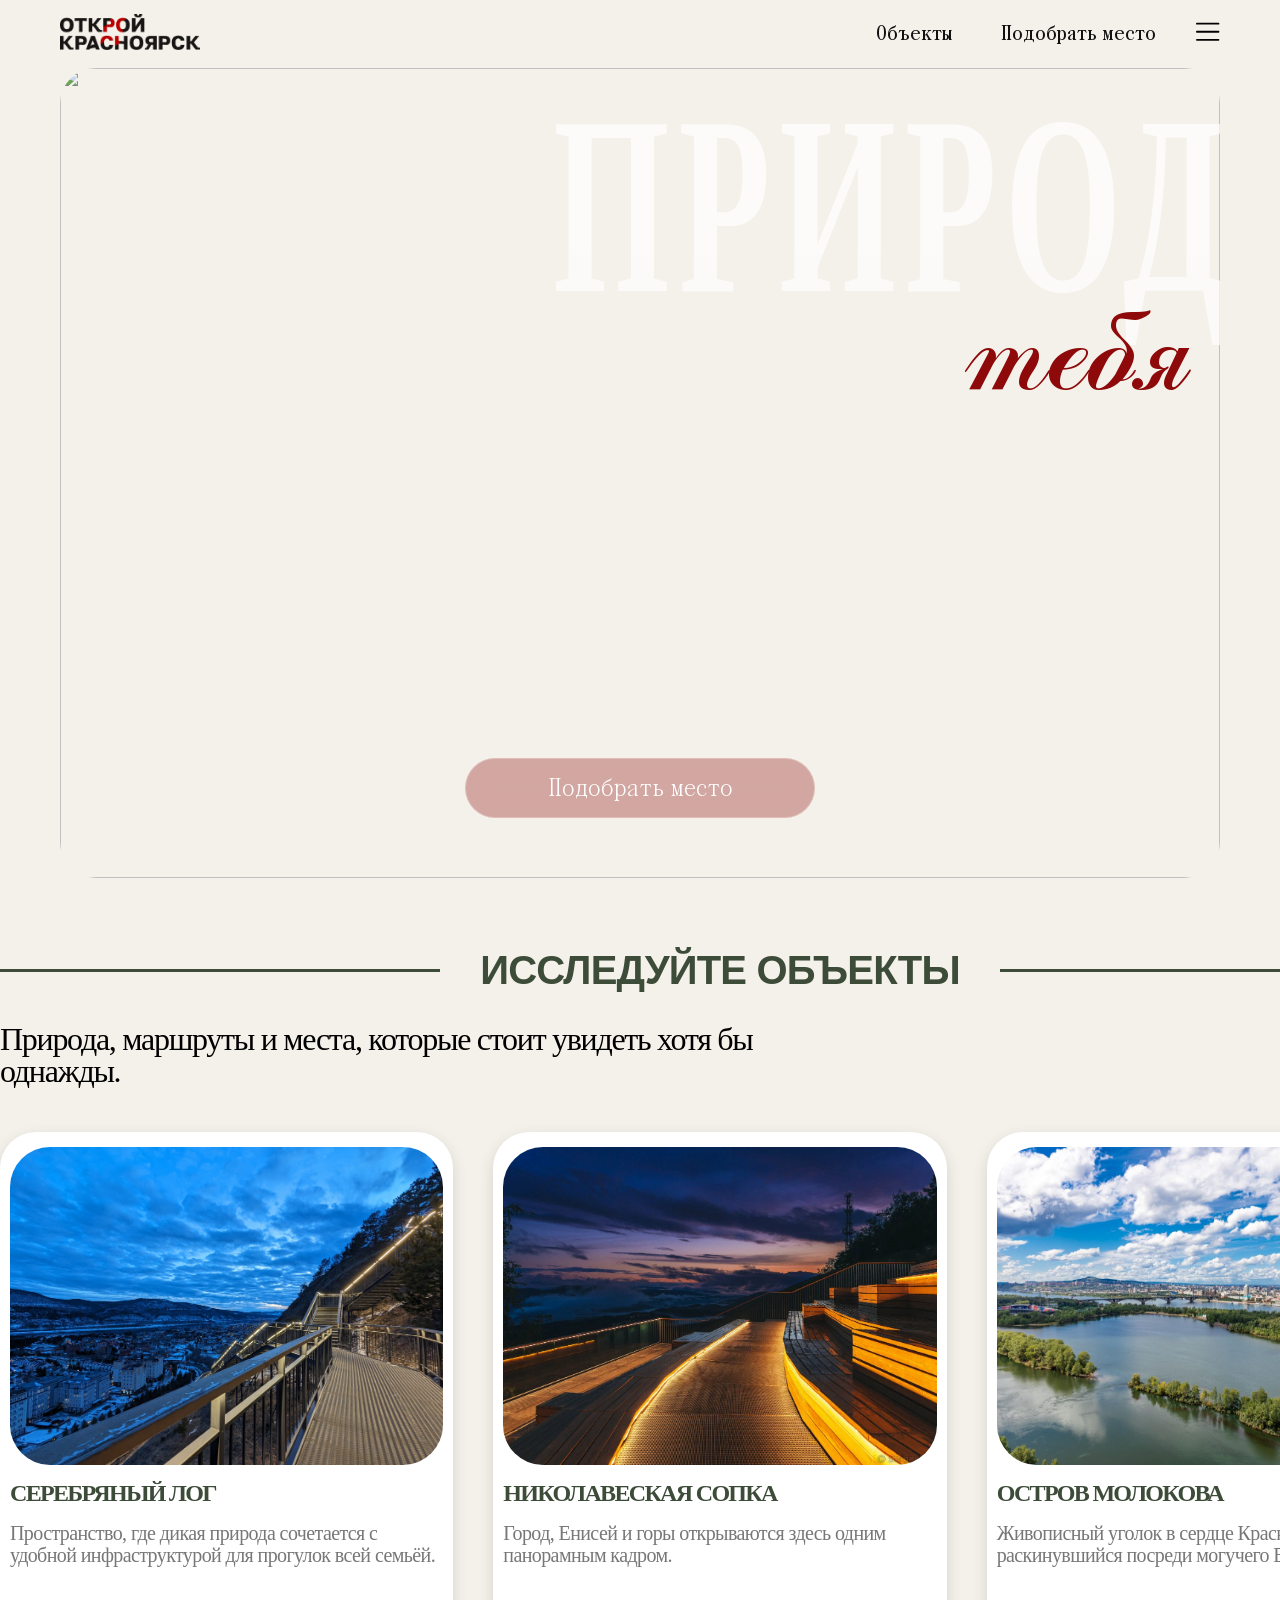
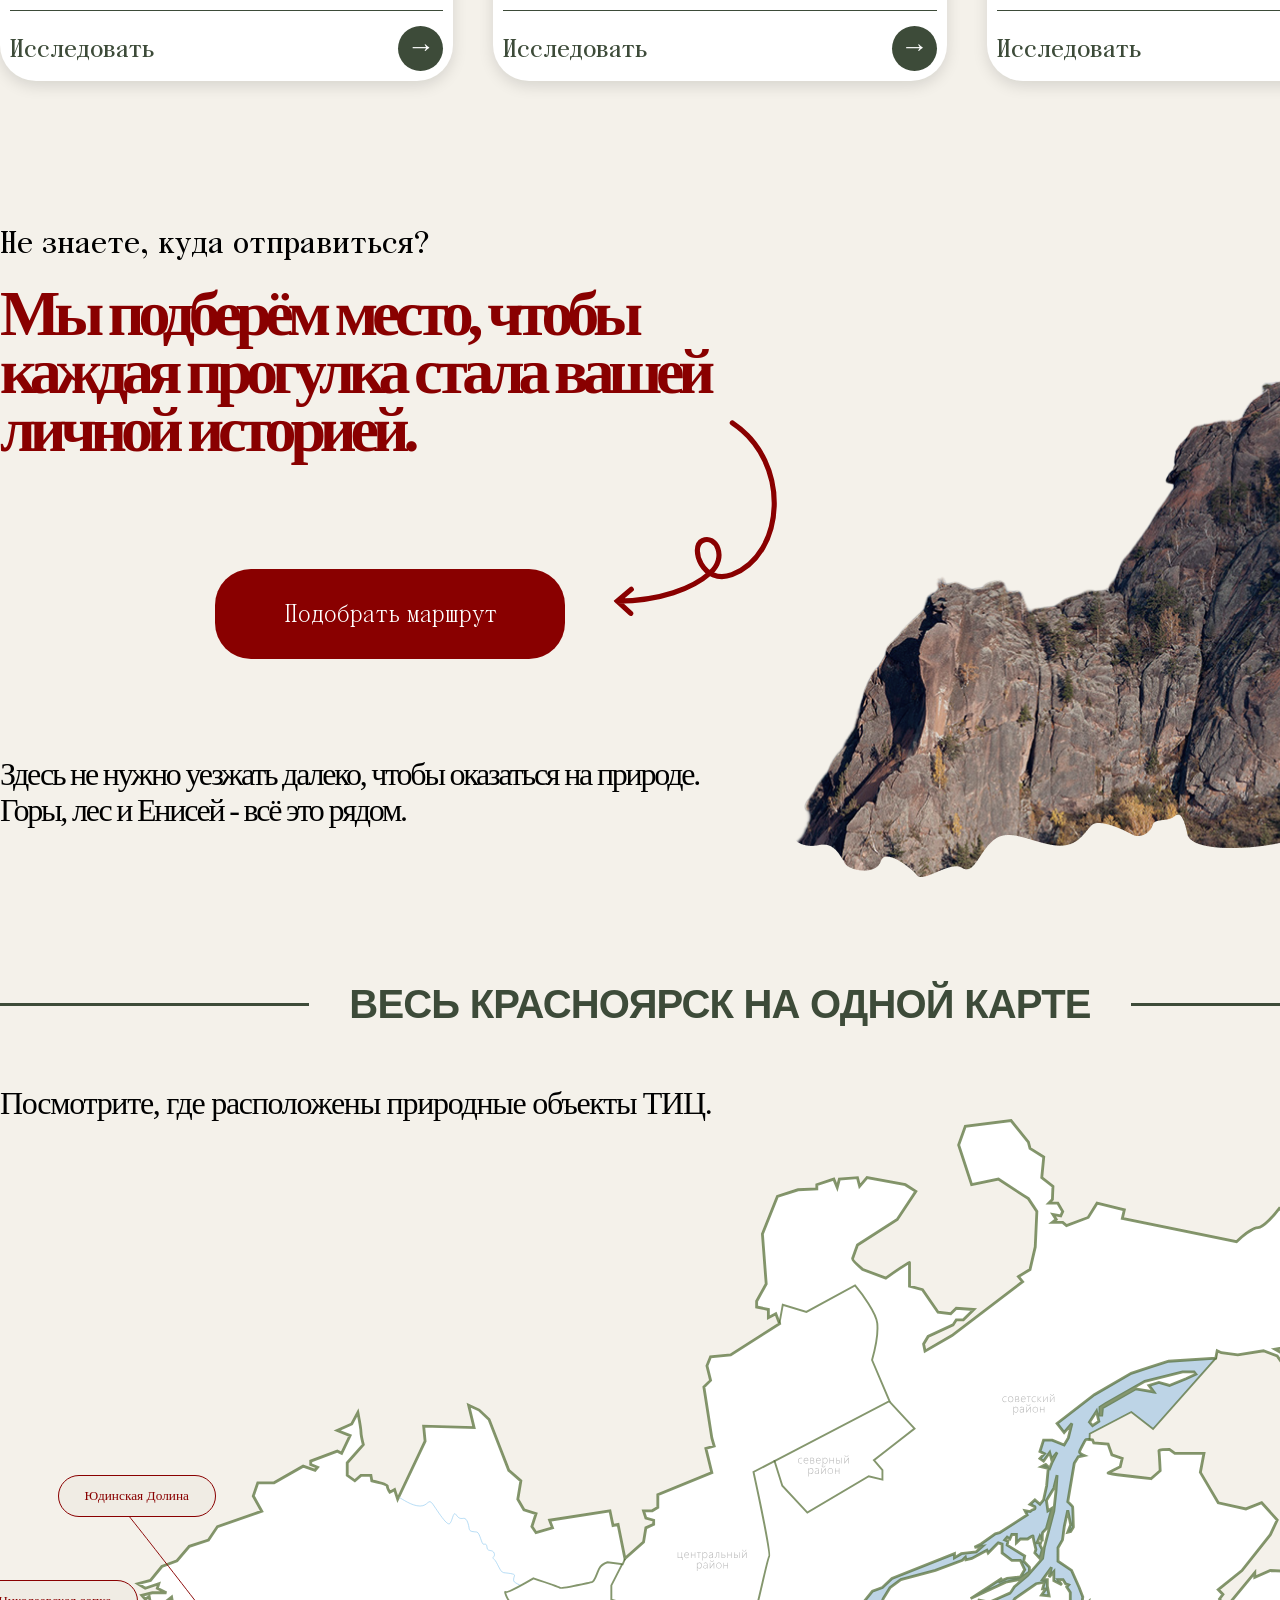
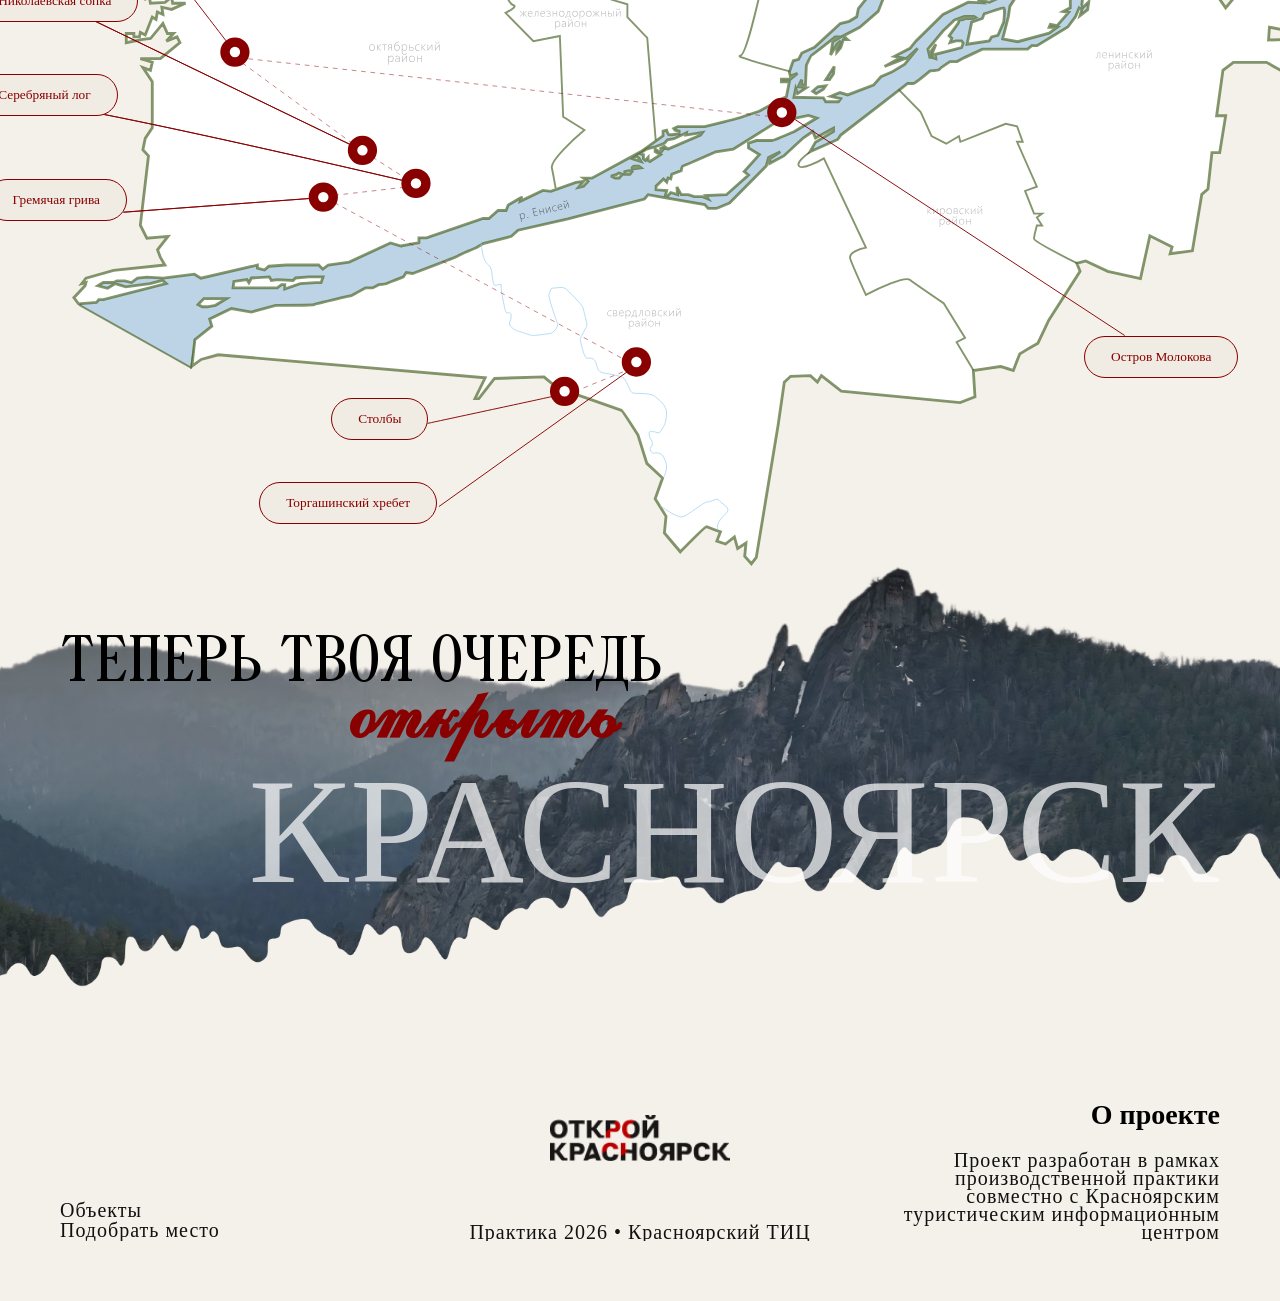
==== commit 3c90988f: "lol" ====
--- a/index.html
+++ b/index.html
@@ -4,8 +4,8 @@
     <meta charset="UTF-8">
     <meta name="viewport" content="width=device-width, initial-scale=1.0">
     <title>Открой Красноярск - путеводитель</title>
-    <link rel="stylesheet" href="style.css">
-    <link rel="stylesheet" href="main.css">
+    <link rel="stylesheet" href="css/style.css">
+    <link rel="stylesheet" href="css/main.css">
     
 </head>
 <body>
--- a/css/style.css
+++ b/css/style.css
@@ -0,0 +1,860 @@
+/* Panama Regular */
+@font-face {
+    font-family:'Panama Regular';
+    src:url('/fonts/Panama-Regular.ttf') format('truetype');
+    font-weight:400;
+    font-style:normal;
+    font-display:swap;
+}
+/* Panama Bold */
+@font-face {
+    font-family:'Panama Bold';
+    src:url('/fonts/Panama-Bold.ttf') format('truetype');
+    font-weight:700;
+    font-style:normal;
+    font-display:swap;
+}
+/* Panama Monospace Regular */
+@font-face {
+    font-family:'Panama Monospace';
+    src:url('/fonts/Panama-Monospace-Regular.ttf') format('truetype');
+    font-weight:400;
+    font-style:normal;
+    font-display:swap;
+}
+/* Panama Monospace Bold */
+@font-face {
+    font-family:'Panama Monospace Bold';
+    src:url('/fonts/Panama-Monospace-Bold.ttf') format('truetype');
+    font-weight:700;
+    font-style:normal;
+    font-display:swap;
+}
+@font-face {
+    font-family:'coventryC';
+    src:url('/fonts/coventryc.ttf') format('truetype');
+    font-style:normal;
+    font-weight:400;
+    font-display:swap; 
+}
+
+@font-face {
+    font-family:'Wadik Bold';
+    src:url('/fonts/Wadik.ttf') format('truetype');
+    font-style:normal;
+    font-weight:400;
+    font-display:swap; 
+}
+
+@font-face {
+    font-family: 'Source Serif Pro';
+    src: url('/fonts/Sourceserifpro-Light.ttf') format('truetype');
+    font-weight: 300;
+    font-style: normal;
+    font-display: swap;
+}
+@font-face {
+    font-family: 'Source Serif Pro';
+    src: url('/fonts/Sourceserifpro-Regular.ttf') format('truetype');
+    font-weight: 400;
+    font-style: normal;
+}
+
+@font-face {
+    font-family: 'Source Serif Pro';
+    src: url('/fonts/source-serif-pro-bold.ttf') format('truetype');
+    font-weight: 700;
+    font-style: normal;
+}
+*{
+    margin:0;
+    padding:0;
+    box-sizing:border-box;
+}
+
+body{
+    background:#F4F1EA;
+    font-family:Arial,sans-serif;
+}
+
+.container{
+    width:calc(100% - 120px);
+    max-width:none;
+    margin:0 auto;
+}
+
+.header{
+    height:68px;
+}
+
+.header .container{
+    height:100%;
+    display:flex;
+    justify-content:space-between;
+    align-items:center;
+}
+
+/* HERO */
+.hero-bg{
+    position:relative;
+    overflow:hidden;
+    width:100%;
+    min-height:calc(100vh - 90px);
+    border-radius:36px;
+}
+.hero-photo{
+    position:absolute;
+    inset: 0; 
+    width:100%;
+    height:100%;
+    object-fit:cover;
+    object-position:center;
+    filter: saturate(0.7); 
+    z-index: -1;
+}
+
+.logo{
+    flex-shrink:0;
+}
+.logo img{
+    width:140px;
+}
+
+.nav{
+    margin-left:auto;
+}
+
+.nav ul{
+    display:flex;
+    gap:48px;
+    list-style:none;
+}
+
+.nav a{
+    text-decoration:none;
+    color:#111;
+    font-family:'Panama Bold';
+    font-size:20px;
+}
+.burger{
+    margin-left:40px;
+    border:none;
+    background:none;
+    cursor:pointer;
+    position:relative;
+}
+
+.burger img{
+    width:24px;
+    height:24px;
+}
+.burger-wrap{
+    position:relative;
+}
+
+.menu{
+    position:absolute;
+    top:40px;
+    right:0;
+    width:200px;
+    padding:25px;
+    background:#F0ECE4;
+    border-radius:36px;
+
+    opacity:0;
+    visibility:hidden;
+    transform:translateY(-10px);
+
+    transition:.3s;
+    z-index:3;
+}
+.menu.active{
+    opacity:1;
+    visibility:visible;
+    transform:translateY(0);
+}
+.menu ul{
+    list-style:none;
+    padding:0;
+    margin:0;
+    display:flex;
+    flex-direction:column;
+    gap:15px;
+}
+.menu a{
+    text-decoration:none;
+    color:#3D4B39;
+    font-family:'Panama Bold';
+    font-size:22px;
+}
+.hero-grid{
+        display:grid;
+        grid-template-columns:repeat(12,1fr);
+        min-height:calc(100vh - 110px);
+    }
+
+/* контейнер*/
+.container-main{
+    width:1440px;
+    max-width:none;
+    margin:0 auto;
+}
+
+/* заголовки */
+.section-head{
+    grid-column:1 / 13;
+    display:flex;
+    align-items:center;
+    justify-content:center;
+    gap:40px;
+    position:relative;
+}
+
+.section-head::before,
+.section-head::after {
+    content: "";
+    height: 3px;
+    background: #3D4B39;
+    flex: 1;
+}
+
+.section-head h2 {
+    font-family: Wadik, sans-serif;
+    font-size: 40px;
+    color: #3D4B39;
+    letter-spacing: -0.02em;
+    white-space: nowrap;
+}
+/* Карточки */
+
+.section-desc{
+    grid-column:1 / 9;
+    font-family: 'Source Serif Pro', serif;
+    font-weight: 300;
+    font-size:32px;
+    line-height:1.0;
+    letter-spacing: -0.04em;
+}
+
+.cards{
+    grid-column:1 / 13; 
+    display:grid;
+    grid-template-columns:repeat(3, 1fr);
+    gap:40px;
+    margin-bottom: 70px;
+}
+
+.card{
+    background:#fff;
+    border-radius:36px;
+    padding:10px;
+    box-shadow:0 5px 15px rgba(0,0,0,.12);
+    transition: transform .3s, box-shadow .3s;
+    display:flex;
+    flex-direction:column;
+}
+
+.card:hover {
+    transform: translateY(-6px);
+    box-shadow: 0 12px 30px rgba(61, 75, 57, .12);
+}
+
+.card img{
+    margin-top: 5px;
+    width:100%;
+    height: 60%;
+    object-fit:cover;
+    border-radius:40px;
+}
+
+.card h3{
+    font-family:Wadik;
+    color:#3D4B39;
+    font-size:24px;
+    margin-top:15px;
+    letter-spacing: -0.07em;
+}
+
+.card p{
+    font-family:'Panama Monospace';
+    margin-top:15px;
+    font-size:20px;
+    color:#777;
+    line-height:1.1;
+    letter-spacing: -0.03em;
+    text-align: start;
+    height: 80px;
+
+}
+
+.card-footer{
+    padding-top:15px;
+    border-top:1px solid #3D4B39;
+    display:flex;
+    justify-content:space-between;
+    align-items:center;
+    margin-top:auto;
+}
+.card-footer a{
+    width:45px;
+    height:45px;
+    border-radius:50%;
+    border:0;
+    font-size:28px;
+    padding-bottom:4px;
+    background:#3D4B39;
+    color:white;
+    transition: transform .25s, background .25s;
+    display:flex;
+    align-items:center;
+    justify-content:center;
+    text-decoration:none;
+}
+.card-footer a:hover {
+    transform: scale(1.08);
+    cursor: pointer;
+}
+
+.card-footer a:active {
+    transform: scale(0.96);
+}   
+
+.card-footer span {
+    font-family: 'Panama Bold';
+    font-size: 26px;
+    color: #3D4B39;
+    cursor: pointer;
+    transition: 0.3s;
+}
+
+/* FOOTER */
+footer {
+    position: relative;
+    overflow: hidden;
+    padding: 70px 0 0px;
+    margin-bottom: 60px;
+}
+.footer-image {
+    position: absolute;
+    inset: 0;
+    width: 100%;
+    object-fit: cover;
+    z-index: -1;
+}
+.footer-content {
+    display: flex;
+    flex-direction: column;
+    gap: 200px;
+}
+.footer-desc {
+    display: flex;
+    flex-direction: column;
+    position: relative;
+}
+.footer-info {
+    display: grid;
+    grid-template-columns: 1fr 1fr 1fr;
+    align-items: end;
+    gap: 60px;
+}
+.footer-desc p {
+    font-family: 'Panama Bold', monospace;
+    font-size: 64px;
+    line-height: 1.1;
+    color: #000;
+    align-self: flex-start;
+    line-height: 0.8;
+}
+
+.footer-desc h2 {
+    font-family: 'coventryC';
+    font-size: 86px;
+    letter-spacing: 0.02em;
+    color: #890000;
+    transform: translateX(25%);
+    line-height: 0.9;
+}
+.footer-desc span {
+    font-family:'Panama-Bold';
+    font-size:150px;
+    letter-spacing:0.01em;
+    color:#fff;
+    opacity:0.7;
+    align-self: flex-end;
+    line-height: 0.9;
+}
+/* нижняячасть*/
+.footer-info ul {
+    list-style: none;
+}
+
+.footer-info a {
+    text-decoration:none;
+    color:#111;
+    font-family: 'Panama Monospace';
+    font-size:20px;
+    line-height: 0.9;
+    letter-spacing: 0.05em;
+}
+
+.footer-info-center
+{
+    display: flex;
+    flex-direction: column;
+    align-items: center;
+    text-align: center;
+
+}
+.footer-info img {
+    width: 180px;
+    margin-bottom: 60px;
+}
+
+.footer-info-right p {
+    text-decoration:none;
+    color:#111;
+    font-family: 'Panama Monospace';
+    font-size:20px;
+    line-height: 0.9;
+    letter-spacing: 0.05em;
+    text-align: right;
+}
+.footer-info-center p {
+    text-decoration:none;
+    color:#111;
+    font-family: 'Panama Monospace';
+    font-size:20px;
+    line-height: 0.9;
+    letter-spacing: 0.05em;
+    text-align: center;
+}
+
+.footer-info h2 {
+    font-family: 'Panama Monospace Bold';
+    font-size: 28px;
+    margin-bottom: 20px;
+    text-align: right;
+}
+
+/* ==========================
+   модалка
+========================== */
+.constructor-modal{
+    position:fixed;
+    inset:0;
+    background:rgba(0,0,0,.35);
+    display:flex;
+    justify-content:center;
+    align-items:center;
+    opacity:0;
+    visibility:hidden;
+    transition:.3s;
+    z-index:1000;
+}
+
+.constructor-modal.active{
+    opacity:1;
+    visibility:visible;
+}
+
+.modal-bg{
+    position:absolute;
+    bottom:-10px;
+    left:0;
+    width:110%;
+    height:auto;
+    z-index:0;
+}
+
+.modal-window{
+    position:relative;
+    width:1400px;
+    height:850px;
+    max-width:90vw;
+    max-height:90vh;
+    background:#FFFEFA;
+    border-radius:40px;
+    overflow:hidden;
+    isolation:isolate;
+}
+
+.modal-head,
+.modal-content,
+.modal-test,
+.result{
+    position:relative;
+    z-index:1;
+}
+
+.modal-test,
+.result{
+    display:none;
+}
+
+.modal-content.active,
+.modal-test.active,
+.result.active{
+    display:flex;
+    flex-direction:column;
+    align-items:center;
+}
+
+.modal-head{
+    width:100%;
+    display:grid;
+    grid-template-columns:1fr auto 1fr;
+    align-items:center;
+    padding:30px 50px;
+}
+
+.step{
+    font-family:'Panama Monospace';
+    font-weight:400;
+    font-size: 24px;
+    letter-spacing: -0.02em;
+    color: #000;
+}
+
+.modal-close{
+    background:none;
+    border:none;
+    font-size:35px;
+    color:#000;
+    opacity:.6;
+    cursor:pointer;
+    justify-self:end;
+}
+
+.modal-content{
+    margin-top:80px;
+    position:relative;
+    height:100%;
+    display:none;
+    
+}
+.modal-content.active{
+    display:flex;
+    flex-direction:column;
+    align-items:center;
+}
+
+.modal-content h2{
+    font-family:'Panama Monospace Bold';
+    font-weight:400;
+    font-size: 32px;
+    letter-spacing: -0.02em;
+    color: #000;
+}
+
+.modal-content h1{
+    font-family:'Panama Monospace';
+    font-weight:400;
+    font-size: 64px;
+    letter-spacing: -0.05em;
+    color: #890000;
+    line-height: 0.9em;
+}
+
+.modal-btn{
+    position:absolute;
+    top:220px;
+    left:50%;
+    transform:translateX(-50%);
+    width:500px;
+    height:70px;
+    display:flex;
+    align-items:center;
+    justify-content:center;
+    font-family:'Panama Regular';
+    font-size:24px;
+    text-decoration:none;
+    color:#fff;
+    border-radius:36px;
+    background:rgba(137,0,0,.50);
+    backdrop-filter:blur(15px);
+    border:1px solid rgba(255,255,255,.25);
+    transition:
+        transform .3s,
+        background .3s,
+        border-color .3s,
+        box-shadow .3s;
+}
+
+.modal-btn:hover{
+    transform:translate(-50%, -3px);
+    background:rgba(137,0,0,.42);
+    border-color:rgba(255,255,255,.45);
+    box-shadow:0 10px 25px rgba(0,0,0,.18);
+    cursor:pointer;
+}
+
+.modal-btn:active{
+    transform:translate(-50%, 0);
+}
+
+.modal-content p{
+    position:absolute;
+    top:450px;
+    right:60px; 
+    width:auto;
+    font-family:'Panama Monospace';
+    font-size:32px;
+    color:white;
+    text-align:right;
+    line-height: 1em;
+}
+
+.modal-test{
+    height:100%;
+    margin-top:80px;
+    position:relative;
+    height:100%;
+    display:none;
+}
+.modal-test h2{
+    font-family:'Panama Monospace Bold';
+    font-weight:400;
+    font-size: 32px;
+    letter-spacing: -0.02em;
+    color: #000;
+}
+.modal-test h1{
+    font-family:'Panama Monospace';
+    font-weight:400;
+    font-size: 48px;
+    letter-spacing: -0.05em;
+    color: #890000;
+    line-height: 0.9em;
+}
+
+.answers.active{
+    padding: 10px 30px;
+    display: flex;
+    flex-direction: row;
+    justify-content: space-between;
+}
+.answers{
+    display:grid;
+    grid-template-columns:repeat(4, 1fr);
+    gap:25px;
+    width:1200px;
+    margin-top:60px;
+}
+
+
+.answer-card{
+    height:280px;
+    border:2px solid transparent;
+    border-radius:30px;
+    background:rgba(255,255,255,.5);
+
+    display:flex;
+    flex-direction:column;
+    align-items:center;
+    justify-content:center;
+
+    cursor:pointer;
+    transition:.3s;
+
+    appearance:none;
+    -webkit-appearance:none;
+    outline:none;
+}
+.answer-card:focus,
+.answer-card:focus-visible{
+    outline:none;
+    box-shadow:none;
+}
+
+.answer-card:hover{
+    transform:translateY(-5px);
+}
+
+.answer-card.selected{
+    background:#F4F1EA;
+}
+
+.answer-card img{
+    width:80px;
+    height:80px;
+    object-fit:contain;
+    margin-bottom:20px;
+}
+
+.answer-card h3{
+    font-family:'Panama Monospace Bold';
+    font-size:20px;
+    line-height: 1em;
+    letter-spacing:-0.02em;
+}
+
+.answer-card p{
+    font-family:'Panama Monospace';
+    font-weight: 400;
+    font-size:18px;
+    text-align:center;
+    line-height: 1em;
+    letter-spacing:-0.04em;
+    padding-top: 20px;
+}
+
+.modal-arrows{
+    position:absolute;
+    left:0;
+    bottom:230px;
+    width:100%;
+    display:flex;
+    justify-content:space-between;
+    padding:0 50px;
+    z-index:2;
+}
+
+.modal-arrows button{
+    width:50px;
+    height:50px;
+    border-radius:50%;
+    border:none;
+    display:flex;
+    justify-content:center;
+    background:rgba(137,0,0,.50);
+    font-size:35px;
+    color:#fff;
+    cursor:pointer;
+    transition:.3s;
+}
+
+.modal-arrows button:hover{
+    transform:translateY(-2px);
+}
+
+.result.active{
+    margin-top:80px;
+    height:100%;
+    padding:10px 30px;
+    display:flex;
+    flex-direction:column;
+    align-items:center;
+    position:relative;
+}
+
+.result h1{
+    font-family:'Panama Bold';
+    font-size: 48px;
+    letter-spacing: -0.05em;
+    color: #890000;
+    line-height: 0.9em;
+}
+
+.result h2{
+    font-family:'Panama Monospace';
+    font-weight:400;
+    font-size: 32px;
+    letter-spacing: -0.02em;
+    color: #000;
+    line-height: 1em;
+    padding-top: 10px;
+}
+
+.modal-cards{
+    display:grid;
+    grid-template-columns:repeat(3, 1fr);
+    gap:30px;
+    width:100%;
+    max-width:1200px;
+    margin-top:60px;
+}
+
+.modal-card{
+    height:350px;
+    background:rgba(255,255,255,.5);
+    border-radius:30px;
+    overflow:hidden;
+    display:flex;
+    flex-direction:column;
+    transition:.3s;
+    cursor:pointer;
+}
+
+.modal-card:hover{
+    transform:translateY(-5px);
+}
+
+.modal-card img{
+    width:100%;
+    height:220px;
+    object-fit:cover;
+    border-radius:30px;
+    padding:10px;
+}
+
+.modal-card h3{
+    font-family:'Wadik';
+    font-size:18px;
+    margin:10px 20px 15px;
+    line-height: 1em;
+    letter-spacing: -0.05em;
+}
+
+.modal-card p{
+    font-family:'Panama Monospace';
+    font-weight:400;
+    font-size:20px;
+    margin:30px 0;
+}
+.result-card-footer{
+    display:flex;
+    justify-content:space-between;
+    align-items:center;
+    margin:0 20px;
+    border-top:1px solid #fff;
+
+}
+
+.card-next{
+    width:40px;
+    height:40px;
+    border-radius:50%;
+    display:flex;
+    justify-content:center;
+    align-items:center;
+    background:rgba(255,255,255,.5);
+    font-size:25px;
+    color:#000;
+    text-decoration:none;
+    cursor:pointer;
+}
+
+.result-back{
+    position:absolute;
+    bottom:230px;
+    left:50px;
+    width:50px;
+    height:50px;
+    border-radius:50%;
+    border:none;
+    background:rgba(137,0,0,.5);
+    color:white;
+    font-size:35px;
+    cursor:pointer;
+    display: flex;
+    justify-content:center;
+    transition:.3s;
+}
+.result-back:hover {
+    transform:translateY(-2px);     
+} 
+
+/* ==========================
+   АДАПТИВ
+========================== */
+@media(max-width:1200px){
+
+}
+
+@media(max-width:768px){
+
+}
+
+@media(max-width:480px){
+
+}
--- a/css/main.css
+++ b/css/main.css
@@ -0,0 +1,412 @@
+
+.hero-info{
+    grid-column:2/6;
+    align-self:center;
+    padding-top: 60%;
+}
+
+.hero-title{
+    grid-column:6/13;
+    align-self:start;
+    padding-top:50px;
+    
+}
+
+.hero-title h1{
+    padding-left: 10px;
+    align-self: start;
+    font-family:'Panama-Bold';
+    font-size:150px;
+    letter-spacing:0.06em;
+    color: #fff;;
+    transform: scaleY(1.7);
+    opacity: 0.7;
+    display:block;
+    width:max-content;
+}
+
+.hero-subtitle{
+    font-family:'coventryC';
+    font-size:150px;
+    letter-spacing:0;
+    display:flex;
+    justify-content:flex-end;
+    gap: 18px;
+    width:max-content;
+    margin-left:auto;
+    transform:translateX(-30px);
+}
+
+.wait{
+    color:#F4F1EA;
+}
+
+.you{
+    color:#8E0909;
+}
+
+.hero-text{
+    font-family: 'Panama Monospace', monospace;
+    font-size:32px;
+    line-height:1.1;
+    color:#F4F1EA;
+}
+
+.hero-info h2{
+    font-family: 'Panama Regular';
+    font-weight:400;
+    display:flex;
+    justify-content:flex-end;
+    font-size:96px;
+    letter-spacing: 0.05em;
+    color:#F4F1EA;
+    line-height:1.0;
+}
+
+.hero-btn{
+    position:absolute;
+    bottom:60px;
+    left:50%;
+    transform:translateX(-50%);
+
+    width:350px;
+    height:60px;
+
+    display:flex;
+    align-items:center;
+    justify-content:center;
+
+    font-family:'Panama Regular';
+    font-size:24px;
+    text-decoration:none;
+    color:#fff;
+
+    border-radius:36px;
+    background:rgba(137,0,0,.31);
+    backdrop-filter:blur(15px);
+    border:1px solid rgba(255,255,255,.25);
+
+    transition:
+        transform .3s,
+        background .3s,
+        border-color .3s,
+        box-shadow .3s;
+}
+
+.hero-btn:hover{
+    transform:translate(-50%, -3px);
+    background:rgba(137,0,0,.42);
+    border-color:rgba(255,255,255,.45);
+    box-shadow:0 10px 25px rgba(0,0,0,.18);
+    cursor:pointer;
+}
+
+.hero-btn:active{
+    transform:translate(-50%, 0);
+}
+
+/* объекты */
+
+.explore-objects{
+    padding-top:70px;
+    position:relative;
+}
+.objects-grid{
+    display:grid;
+    grid-template-columns:repeat(12,1fr);
+    gap:30px;
+}
+
+.arrows{
+    grid-column:11/13;
+    justify-content:flex-end;
+    gap:20px;
+    display:flex;
+}
+
+.arrows button{
+    width:45px;
+    height:45px;
+    border-radius:50%;
+    border:none;
+    background:#3D4B39;
+    display:flex;
+    justify-content:center;
+    align-items:center;
+    font-size:35px;
+    color:#F4F1EA;
+    line-height:1;
+    cursor:pointer;
+    transition:
+        transform .25s,
+        background .25s,
+        box-shadow .25s;
+}
+
+.arrows button:hover{
+    transform:translateY(-2px);
+    box-shadow:0 8px 20px rgba(61,75,57,.18);
+}
+
+.arrows button:first-child:hover{
+    transform:translateX(-3px) translateY(-2px);
+}
+
+.arrows button:last-child:hover{
+    transform:translateX(3px) translateY(-2px);
+}
+
+/*констурткор*/
+
+.construct{
+    position:relative;
+    overflow:visible;
+    margin-bottom: 100px;
+}
+
+.construct-grid{
+    display:grid;
+    grid-template-columns: 7fr 5fr;
+    align-items:center;
+}
+
+.construct-content{
+    display:flex;
+    flex-direction:column;
+    gap:20px;
+}
+
+.construct-content span{
+    font-family: 'Panama Bold';
+    font-size: 32px;
+    color: #000;
+}
+
+.construct-content h2{
+    font-family: 'Panama Monospace';
+    font-size: 64px;
+    color: #890000;
+    letter-spacing: -0.0967em;
+    line-height: 0.91;
+}
+
+.main-btn{
+    margin-top:-56px;
+    width:350px;
+    height:90px;
+
+    display:flex;
+    align-items:center;
+    justify-content:center;
+    align-self:center;
+
+    border-radius:36px;
+    text-decoration:none;
+
+    font-family:'Panama Regular';
+    font-size:24px;
+    color:#fff;
+
+    background:#890000;
+
+    transition:
+        transform .3s,
+        background .3s,
+        box-shadow .3s;
+}
+
+.main-btn:hover{
+    transform:translateY(-3px);
+    background:#9f1010;
+    box-shadow:0 12px 28px rgba(137,0,0,.28);
+    cursor:pointer;
+}
+
+.main-btn:active{
+    transform:translateY(0);
+}
+
+.arrow-cnt{
+    width:180px;
+    transform-origin: center;
+    transform: rotate(-10deg);
+    margin-left: 600px;
+    margin-top: -50px;
+}
+
+.construct-content p {
+    font-family: 'Panama Monospace';
+    font-size: 32px;
+    color: #000;
+    letter-spacing: -0.069em;
+    line-height: 1.1;
+    margin-top: 10%;
+}
+
+.slider-window{
+    grid-column:1 / 13;
+    overflow:hidden;
+    padding:15px 0;
+}
+.cards-slider{
+    display:flex !important;
+    flex-wrap:nowrap;
+    gap:40px;
+    transition:transform .5s ease;
+    grid-column:auto;
+    grid-template-columns:none;
+    width:auto;
+}
+
+.cards-slider .card{
+    flex:0 0 calc((100% - 80px) / 3);
+}
+
+.map-grid{
+    display:grid;
+    grid-template-columns:repeat(12,1fr);
+}
+
+.section-map{
+    margin-top: 60px;
+    grid-column: 2/6;
+    font-family: 'Source Serif Pro', serif;
+    font-weight: 300;
+    font-size:32px;
+    line-height:1.0;
+    letter-spacing: -0.04em;
+}
+
+
+/* карта */
+.map-wrapper{
+    position:relative;
+}
+
+.map-image{
+    width: 90%;
+    display: block;
+    margin: 0 auto;
+}
+    .map-object{
+    position:absolute;
+}
+.map-label{
+    border:1px solid #890000;
+    border-radius:999px;
+    padding:12px 26px;
+    background:#F0ECE4;
+    color:#890000;
+    font-family:'Source Serif Pro';
+    cursor:pointer;
+
+    transition:
+        background .25s,
+        color .25s,
+        transform .25s,
+        box-shadow .25s;
+}
+
+.map-label:hover{
+    background:#890000;
+    color:#F0ECE4;
+    transform:translateY(-2px);
+    box-shadow:0 6px 18px rgba(137,0,0,.18);
+}
+
+.map-label:active{
+    transform:translateY(0);
+}
+.map-popup{
+    position:absolute;
+    left:110%;
+    top:50%;
+    transform:translateY(-50%);
+    width:300px;
+    background:white;
+    border-radius:30px;
+    padding:12px;
+    box-shadow:0 10px 40px rgba(0,0,0,.15);
+    opacity:0;
+    visibility:hidden;
+    transition:.3s;
+    z-index:3;
+}
+.map-object:hover .map-popup{
+    opacity:1;
+    visibility:visible;
+}
+.map-popup img{
+    width:100%;
+    border-radius:20px;
+}
+
+.popup-content h3{
+    font-family:Wadik;
+    color:#3D4B39;
+    font-size:20px;
+    margin-top:5px;
+    margin-bottom:5px;
+    letter-spacing: -0.05em;
+}
+.popup-content p{
+    margin-bottom:20px;
+    font-family:'Panama Monospace';
+    font-size:18px;
+    color:#000;
+    line-height:1.1;
+    letter-spacing: -0.03em;
+    text-align: start;
+    height: 80px;
+}
+.map-popup a{
+    text-decoration:none;
+    font-family: 'Panama Bold';
+    font-size: 20px;    
+    color:#3D4B39;
+    margin-bottom:5px;
+}
+.log{
+    
+    left:-2%;
+    top:53%;
+}
+.sopka{
+    left:-2%;
+    top:44%;
+}
+
+.dolina{
+    left:4%;
+    top:34%;
+}
+.griva{
+    left:-1%;
+    top:63%;
+}
+.ostrov{
+    right:14%;
+    top:78%;
+}
+.stolby{
+    left:23%;
+    top:84%;
+}
+.hrebet{
+    left:18%;
+    top:92%;
+}
+/* ==========================
+   АДАПТИВ
+========================== */
+@media(max-width:1200px){
+
+}
+
+@media(max-width:768px){
+
+}
+
+@media(max-width:480px){
+
+}
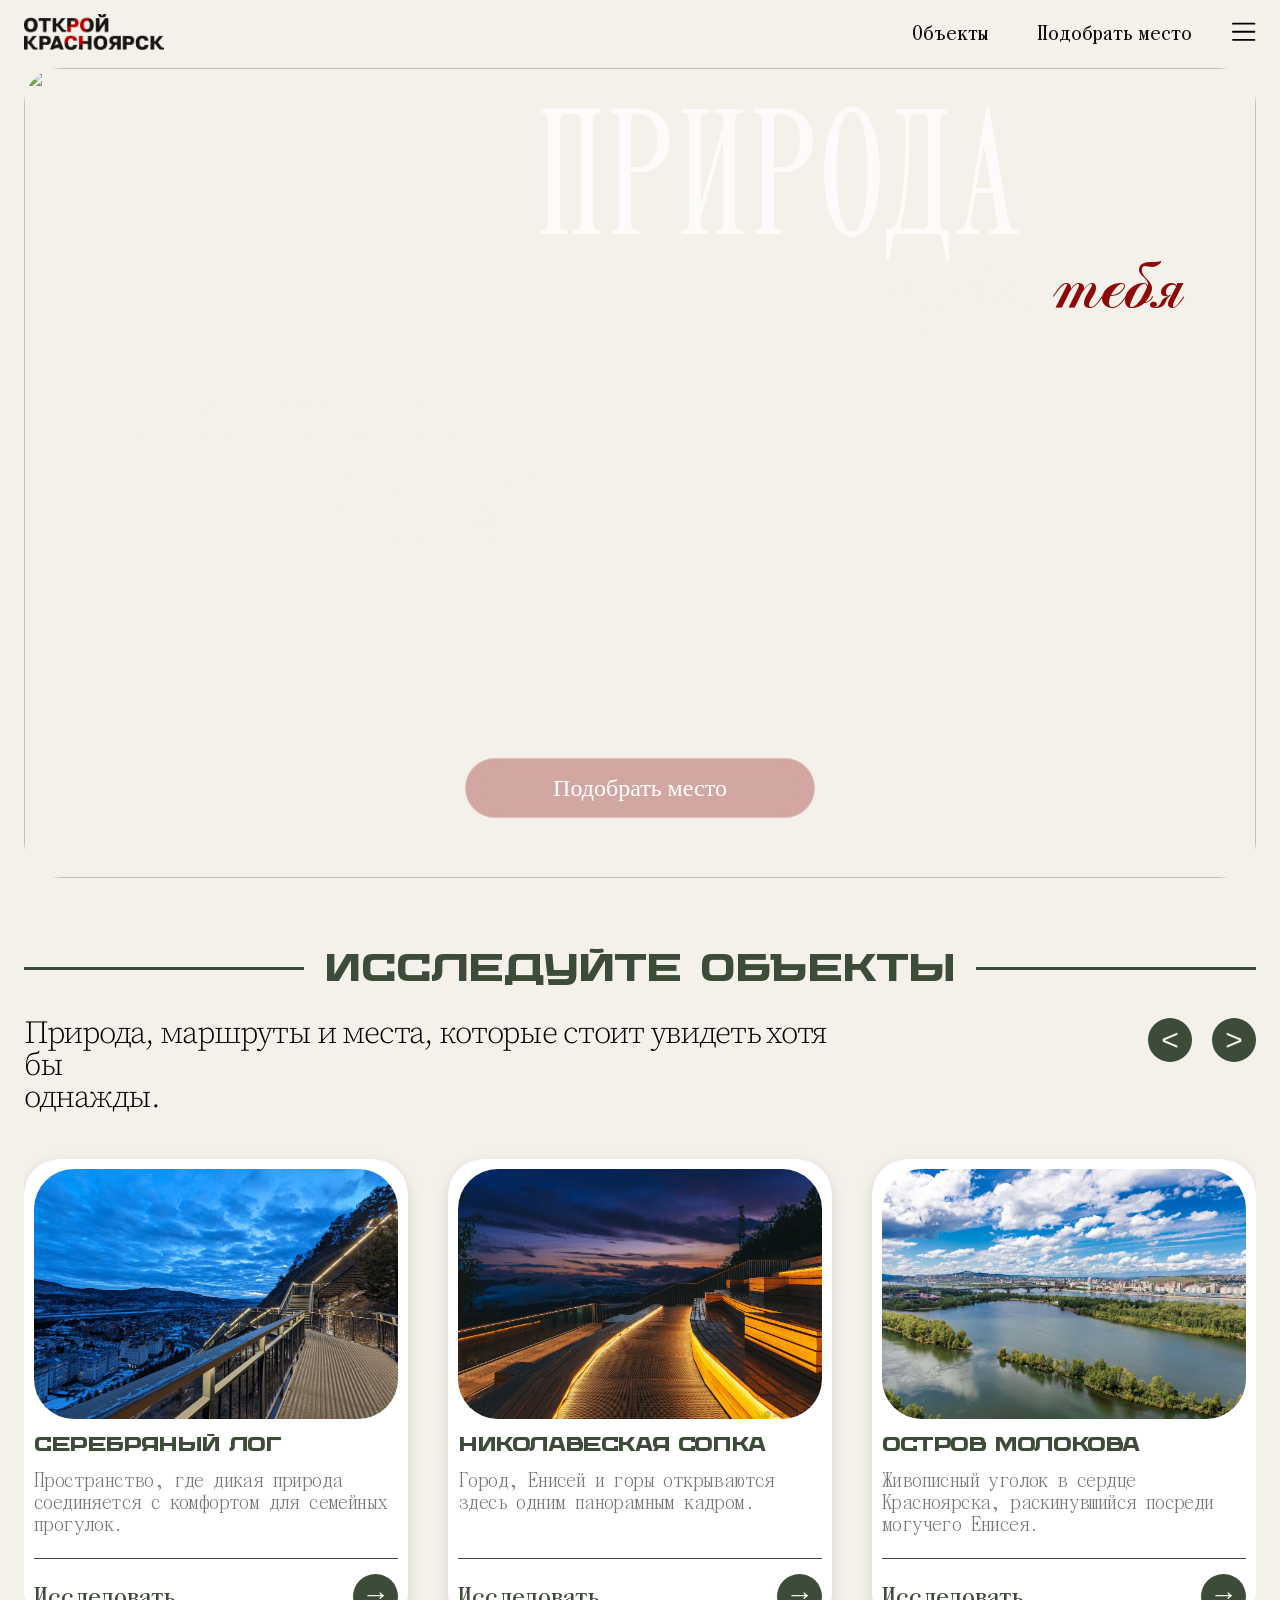
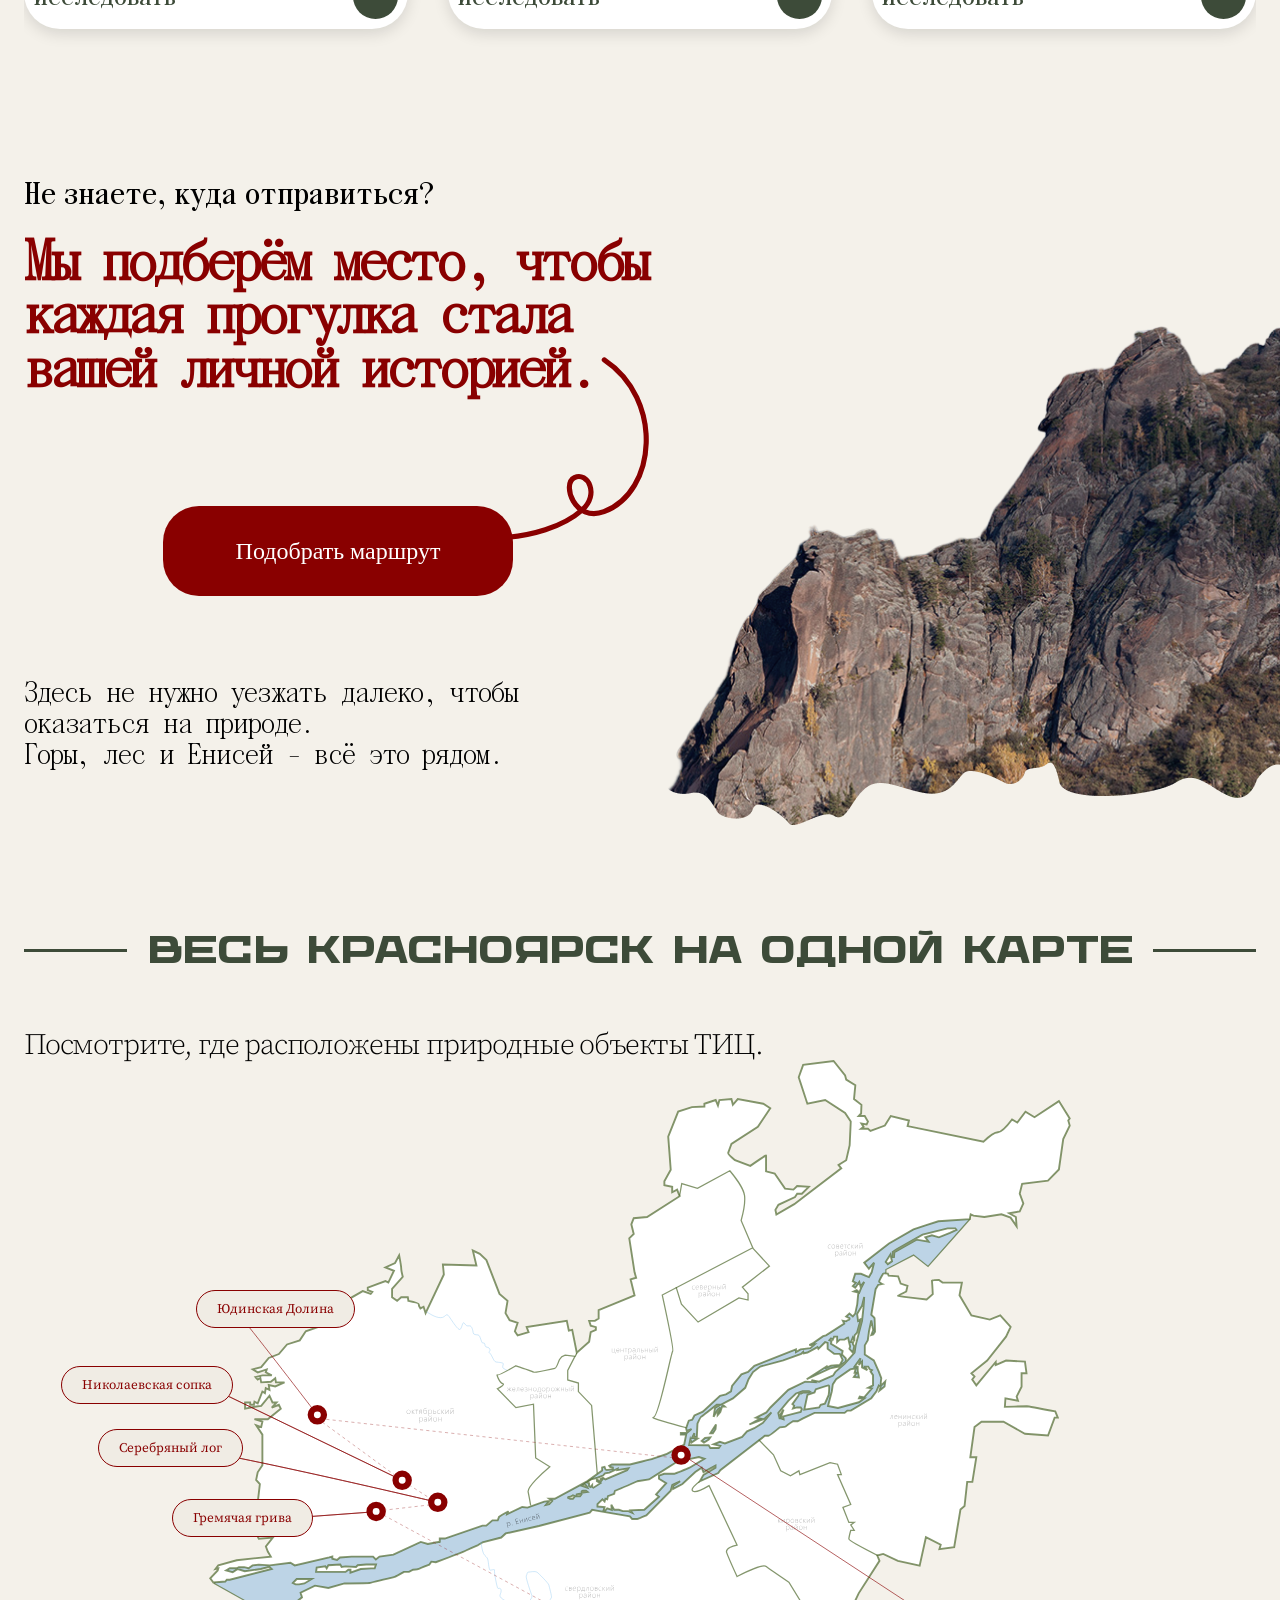
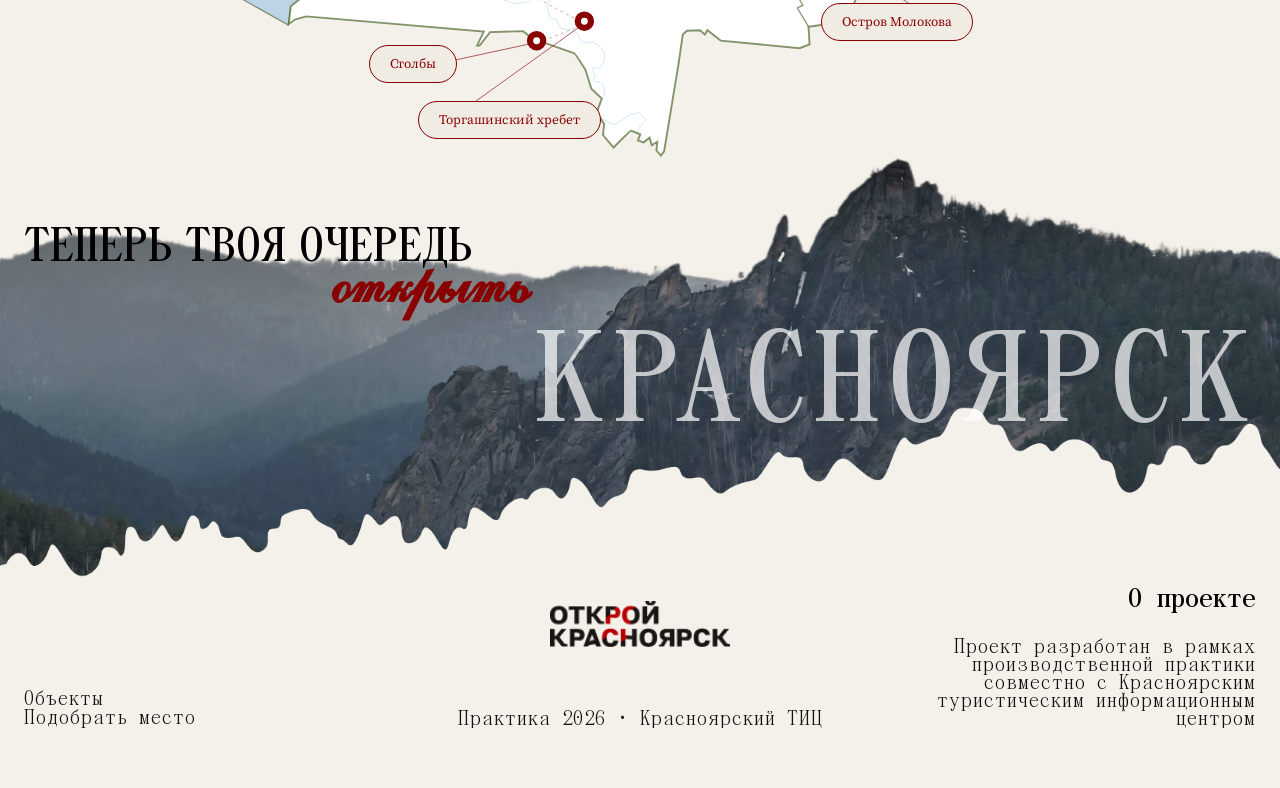
==== commit 7f5db33e: "адаптив плачет" ====
--- a/index.html
+++ b/index.html
@@ -2,7 +2,7 @@
 <html lang="ru">
 <head>
     <meta charset="UTF-8">
-    <meta name="viewport" content="width=device-width, initial-scale=1.0">
+    <meta name="viewport" content="width=device-width, initial-scale=1.0, maximum-scale=1.0, viewport-fit=cover">
     <title>Открой Красноярск - путеводитель</title>
     <link rel="stylesheet" href="css/style.css">
     <link rel="stylesheet" href="css/main.css">
@@ -78,9 +78,7 @@
                         <img src="images/log.jpg" alt="Серебряный лог">
                         <h3>СЕРЕБРЯНЫЙ ЛОГ</h3>
                         <p>
-                            Пространство, где дикая природа 
-                            сочетается с удобной инфраструктурой 
-                            для прогулок всей семьёй.
+                            Пространство, где дикая природа соединяется с комфортом для семейных прогулок.
                         </p>
                         <div class="card-footer">
                             <span>Исследовать</span>
--- a/css/style.css
+++ b/css/style.css
@@ -1,68 +1,71 @@
-/* Panama Regular */
 @font-face {
-    font-family:'Panama Regular';
-    src:url('/fonts/Panama-Regular.ttf') format('truetype');
+    font-family:'Panama';
+    src:url('../fonts/Panama-Regular.ttf');
+    font-weight:400;
+}
+
+@font-face {
+    font-family:'Panama';
+    src:url('../fonts/Panama-Bold.ttf');
+    font-weight:700;
+}
+/* Panama Monospace Regular */
+@font-face {
+    font-family:'Panama Monospace';
+    src:url('../fonts/PanamaMonospace-Regular.ttf') format('truetype');
     font-weight:400;
     font-style:normal;
     font-display:swap;
 }
-/* Panama Bold */
+/* Panama Monospace Bold */
 @font-face {
-    font-family:'Panama Bold';
-    src:url('/fonts/Panama-Bold.ttf') format('truetype');
+    font-family:'Panama Monospace Bold';
+    src:url('../fonts/PanamaMonospace-Bold.ttf') format('truetype');
     font-weight:700;
     font-style:normal;
     font-display:swap;
 }
-/* Panama Monospace Regular */
-@font-face {
-    font-family:'Panama Monospace';
-    src:url('/fonts/Panama-Monospace-Regular.ttf') format('truetype');
-    font-weight:400;
-    font-style:normal;
-    font-display:swap;
-}
-/* Panama Monospace Bold */
-@font-face {
-    font-family:'Panama Monospace Bold';
-    src:url('/fonts/Panama-Monospace-Bold.ttf') format('truetype');
-    font-weight:700;
-    font-style:normal;
-    font-display:swap;
-}
 @font-face {
     font-family:'coventryC';
-    src:url('/fonts/coventryc.ttf') format('truetype');
+    src:url('../fonts/coventryc.ttf') format('truetype');
     font-style:normal;
     font-weight:400;
     font-display:swap; 
 }
 
 @font-face {
-    font-family:'Wadik Bold';
-    src:url('/fonts/Wadik.ttf') format('truetype');
+    font-family:'Wadik';
+    src:url('../fonts/Wadik.ttf') format('truetype');
     font-style:normal;
     font-weight:400;
     font-display:swap; 
 }
 
 @font-face {
+    font-family:'Wadik Bold';
+    src:url('../fonts/Wadik.ttf') format('truetype');
+    font-style:normal;
+    font-weight:700;
+    font-display:swap; 
+}
+
+@font-face {
     font-family: 'Source Serif Pro';
-    src: url('/fonts/Sourceserifpro-Light.ttf') format('truetype');
+    src: url('../fonts/SourceSerifPro-Light.ttf') format('truetype');
     font-weight: 300;
     font-style: normal;
     font-display: swap;
 }
 @font-face {
     font-family: 'Source Serif Pro';
-    src: url('/fonts/Sourceserifpro-Regular.ttf') format('truetype');
+    src: url('../fonts/SourceSerifPro-Regular.ttf') format('truetype');
     font-weight: 400;
     font-style: normal;
 }
 
 @font-face {
     font-family: 'Source Serif Pro';
-    src: url('/fonts/source-serif-pro-bold.ttf') format('truetype');
+    src: url('../fonts/SourceSerifPro-Bold.ttf') format('truetype');
     font-weight: 700;
     font-style: normal;
 }
@@ -72,16 +75,41 @@
     box-sizing:border-box;
 }
 
+html{
+    width:100%;
+    overflow-x:hidden;
+}
+
 body{
+    width:100%;
+    min-width:320px;
     background:#F4F1EA;
     font-family:Arial,sans-serif;
+    overflow-x:hidden;
+}
+
+main,
+header,
+footer,
+section{
+    width:100%;
+    max-width:100%;
 }
 
 .container{
-    width:calc(100% - 120px);
-    max-width:none;
+    width:100%;
+    max-width:1800px;
+    padding-inline:24px;
     margin:0 auto;
 }
+/* контейнер*/
+.container-main{
+    width:100%;
+    max-width:1440px;
+    padding-inline:24px;
+    margin:0 auto;
+}
+
 
 .header{
     height:68px;
@@ -99,18 +127,21 @@
     position:relative;
     overflow:hidden;
     width:100%;
-    min-height:calc(100vh - 90px);
+    height:calc(100vh - 90px);
+    min-height:600px;
     border-radius:36px;
+    isolation:isolate
 }
 .hero-photo{
     position:absolute;
-    inset: 0; 
+    inset:0;
     width:100%;
     height:100%;
     object-fit:cover;
     object-position:center;
-    filter: saturate(0.7); 
-    z-index: -1;
+    filter:saturate(0.7);
+    z-index:0;
+
 }
 
 .logo{
@@ -133,7 +164,8 @@
 .nav a{
     text-decoration:none;
     color:#111;
-    font-family:'Panama Bold';
+    font-family:'Panama';
+font-weight: 700;
     font-size:20px;
 }
 .burger{
@@ -160,11 +192,9 @@
     padding:25px;
     background:#F0ECE4;
     border-radius:36px;
-
     opacity:0;
     visibility:hidden;
     transform:translateY(-10px);
-
     transition:.3s;
     z-index:3;
 }
@@ -184,21 +214,19 @@
 .menu a{
     text-decoration:none;
     color:#3D4B39;
-    font-family:'Panama Bold';
+    font-family:'Panama';
+font-weight: 700;
     font-size:22px;
 }
+
 .hero-grid{
-        display:grid;
-        grid-template-columns:repeat(12,1fr);
-        min-height:calc(100vh - 110px);
-    }
-
-/* контейнер*/
-.container-main{
-    width:1440px;
-    max-width:none;
-    margin:0 auto;
-}
+    position:relative;
+    z-index:1;
+    display:grid;
+    grid-template-columns:repeat(12,1fr);
+    height:100%;
+    }
+
 
 /* заголовки */
 .section-head{
@@ -206,8 +234,9 @@
     display:flex;
     align-items:center;
     justify-content:center;
-    gap:40px;
+    gap:20px;
     position:relative;
+    flex-wrap:wrap;
 }
 
 .section-head::before,
@@ -215,15 +244,18 @@
     content: "";
     height: 3px;
     background: #3D4B39;
-    flex: 1;
+    flex: 1 1 40px;
+    min-width: 20px;
 }
 
 .section-head h2 {
-    font-family: Wadik, sans-serif;
-    font-size: 40px;
+    font-family: 'Wadik', sans-serif;
+    font-size: clamp(24px, 3vw, 40px);
     color: #3D4B39;
     letter-spacing: -0.02em;
-    white-space: nowrap;
+    white-space: normal;
+    text-align: center;
+    line-height: 1.05;
 }
 /* Карточки */
 
@@ -260,31 +292,30 @@
 }
 
 .card img{
-    margin-top: 5px;
-    width:100%;
-    height: 60%;
+    width:100%;
+    height:250px;
     object-fit:cover;
     border-radius:40px;
 }
 
 .card h3{
-    font-family:Wadik;
+    font-family:'Wadik';
     color:#3D4B39;
-    font-size:24px;
+    font-size:20px;
     margin-top:15px;
     letter-spacing: -0.07em;
+    line-height:1.05;
 }
 
 .card p{
     font-family:'Panama Monospace';
     margin-top:15px;
-    font-size:20px;
+    font-size:clamp(16px, 1.8vw, 20px);
     color:#777;
     line-height:1.1;
     letter-spacing: -0.03em;
     text-align: start;
-    height: 80px;
-
+    min-height: 80px;
 }
 
 .card-footer{
@@ -320,8 +351,9 @@
 }   
 
 .card-footer span {
-    font-family: 'Panama Bold';
-    font-size: 26px;
+    font-family:'Panama';
+    font-weight: 700;
+    font-size: clamp(18px, 2vw, 26px);
     color: #3D4B39;
     cursor: pointer;
     transition: 0.3s;
@@ -331,7 +363,7 @@
 footer {
     position: relative;
     overflow: hidden;
-    padding: 70px 0 0px;
+    padding: 70px 0 0;
     margin-bottom: 60px;
 }
 .footer-image {
@@ -344,7 +376,7 @@
 .footer-content {
     display: flex;
     flex-direction: column;
-    gap: 200px;
+    gap: 140px;
 }
 .footer-desc {
     display: flex;
@@ -355,10 +387,11 @@
     display: grid;
     grid-template-columns: 1fr 1fr 1fr;
     align-items: end;
-    gap: 60px;
+    gap: 40px;
 }
 .footer-desc p {
-    font-family: 'Panama Bold', monospace;
+    font-family:'Panama';
+    font-weight: 700;
     font-size: 64px;
     line-height: 1.1;
     color: #000;
@@ -375,13 +408,16 @@
     line-height: 0.9;
 }
 .footer-desc span {
-    font-family:'Panama-Bold';
+    font-family:'Panama';
+    font-weight: 700;   
     font-size:150px;
-    letter-spacing:0.01em;
+    letter-spacing:0.05em;
     color:#fff;
     opacity:0.7;
     align-self: flex-end;
     line-height: 0.9;
+    max-width:100%;
+    overflow:hidden;
 }
 /* нижняячасть*/
 .footer-info ul {
@@ -847,14 +883,307 @@
 /* ==========================
    АДАПТИВ
 ========================== */
+@media(max-width:1450px){
+    .footer-desc span {
+        font-size: 130px;
+    }
+    .footer-desc p {
+        font-size: 48px;
+    }
+    .footer-desc h2 {
+        font-size: 64px;
+    }
+}
+
 @media(max-width:1200px){
-
+    
+    .header{
+        height:auto;
+        padding:16px 0;
+    }
+
+    .header .container{
+        flex-wrap:wrap;
+        gap:16px;
+    }
+
+    .nav{
+        margin-left:0;
+    }
+
+    .nav ul{
+        gap:24px;
+    }
+
+    .hero-bg{
+        height:auto;
+        min-height:600px;
+        border-radius:24px;
+    }
+
+    .hero-grid{
+        grid-template-columns:1fr;
+        padding:40px 24px 110px;
+        gap:24px;
+    }
+
+    .hero-info,
+    .hero-title{
+        grid-column:auto;
+        align-self:start;
+    }
+
+    .hero-info h2{
+        justify-content:flex-start;
+        font-size:clamp(64px, 9vw, 96px);
+    }
+
+    .hero-title h1{
+        font-size:clamp(72px, 12vw, 120px);
+    }
+
+    .hero-subtitle{
+        justify-content:flex-start;
+        transform:none;
+        margin-left:0;
+    }
+
+    .hero-text{
+        font-size:clamp(22px, 3.5vw, 32px);
+    }
+
+    .hero-btn{
+        width:min(320px, calc(100% - 40px));
+        bottom:32px;
+    }
+
+    .section-desc{
+        grid-column:1 / -1;
+        font-size:clamp(22px, 3vw, 32px);
+    }
+
+    .cards{
+        grid-template-columns:repeat(2, minmax(0, 1fr));
+    }
+    .footer-desc span {
+        margin-top: -40px;
+    }
+    .footer-desc h2 {
+        transform: translateX(0%);
+    }
+}
+
+@media(max-width:900px){
+    .hero-bg{
+        min-height:560px;
+    }
+
+    .hero-title h1{
+        font-size:clamp(60px, 10vw, 96px);
+    }
+
+    .hero-subtitle{
+        font-size:clamp(44px, 7vw, 78px);
+    }
+
+    .hero-info h2{
+        font-size:clamp(54px, 8vw, 78px);
+    }
+
+    .cards{
+        grid-template-columns:1fr 1fr;
+        gap:24px;
+    }
+    .card img{
+    width:100%;
+    height:200px;
+    
+}
+
+    .section-desc{
+        font-size:clamp(20px, 2.7vw, 26px);
+    }
+    .footer-desc span {
+        font-size: 80px;
+    }
 }
 
 @media(max-width:768px){
-
+    .container,
+    .container-main{
+        padding-inline:16px;
+    }
+
+    .hero-bg{
+        min-height:640px;
+        border-radius:20px;
+    }
+
+    .hero-grid{
+        padding:24px 20px 120px;
+        gap:18px;
+    }
+
+    .hero-title h1{
+        font-size:clamp(56px, 14vw, 96px);
+    }
+
+    .hero-info h2{
+        font-size:clamp(48px, 10vw, 80px);
+    }
+
+    .hero-btn{
+        width:calc(100% - 40px);
+        height:56px;
+        font-size:20px;
+        bottom:24px;
+    }
+
+    .card h3{
+    font-size:clamp(20px, 2.2vw, 24px);
+  
+}
+
+    .section-head h2{
+        font-size:clamp(22px, 4vw, 28px);
+    }
+
+    .section-head::before,
+    .section-head::after {
+        display:none;
+    }
+
+    .footer-content {
+        gap:56px;
+    }
+
+    .footer-info{
+        grid-template-columns:1fr;
+        gap:24px;
+        align-items:start;
+    }
+
+    .footer-info-center {
+        align-items:flex-start;
+        text-align:left;
+    }
+
+    .footer-info-right p,
+    .footer-info-center p,
+    .footer-info h2 {
+        text-align:left;
+    }
+
+    .footer-desc p{
+        font-size:40px;
+    }
+
+    .footer-desc h2{
+        font-size:56px;
+        transform:none;
+    }
+
+    .footer-desc span{
+        font-size:70px;
+    }
+}
+
+@media(max-width:600px){
+    .hero-bg{
+        min-height:560px;
+    }
+
+    .hero-grid{
+        padding:20px 16px 110px;
+    }
+
+    .hero-title h1{
+        font-size:clamp(46px, 13vw, 74px);
+    }
+
+    .hero-subtitle{
+        font-size:clamp(34px, 9vw, 56px);
+    }
+
+    .hero-info h2{
+        font-size:clamp(38px, 9vw, 60px);
+    }
+
+    .hero-btn{
+        font-size:18px;
+        height:52px;
+    }
+
+    .section-desc{
+        font-size:20px;
+    }
+
+    .card{
+        padding:10px 10px 16px;
+    }
+
+    .card p{
+        min-height:60px;
+    }
+
+    .card-footer{
+        gap:12px;
+    }
+
+    .card-footer a{
+        width:40px;
+        height:40px;
+    }
+
+    .footer-desc p{
+        font-size:30px;
+    }
+
+    .footer-desc h2{
+        font-size:44px;
+    }
+
+    .footer-desc span{
+        font-size:52px;
+    }
 }
 
 @media(max-width:480px){
-
+    .container,
+    .container-main{
+        padding-inline:14px;
+    }
+
+    .hero-bg{
+        min-height:540px;
+    }
+
+    .hero-grid{
+        padding:20px 16px 110px;
+    }
+
+    .hero-btn{
+        font-size:18px;
+        height:52px;
+    }
+
+    .section-head h2{
+        font-size:22px;
+    }
+
+    .footer-content {
+        gap:40px;
+    }
+
+    .footer-desc p{
+        font-size:32px;
+    }
+
+    .footer-desc h2{
+        font-size:44px;
+    }
+
+    .footer-desc span{
+        font-size:52px;
+    }
 }
--- a/css/main.css
+++ b/css/main.css
@@ -1,40 +1,42 @@
 
 .hero-info{
-    grid-column:2/6;
+    grid-column: 2/6;
     align-self:center;
-    padding-top: 60%;
+    padding-top:0;
 }
 
 .hero-title{
     grid-column:6/13;
     align-self:start;
-    padding-top:50px;
-    
+    padding-top:40px;
+    min-width:0;
 }
 
 .hero-title h1{
-    padding-left: 10px;
-    align-self: start;
-    font-family:'Panama-Bold';
-    font-size:150px;
-    letter-spacing:0.06em;
-    color: #fff;;
-    transform: scaleY(1.7);
-    opacity: 0.7;
+    font-family:'Panama';
+    font-weight:700;
+    font-size:clamp(84px, 10vw, 220px);
+    letter-spacing:0.03em;
+    color:#fff;
+    transform:scaleY(1.4);
+    opacity:.7;
     display:block;
-    width:max-content;
+    line-height:1.1em;
 }
 
 .hero-subtitle{
     font-family:'coventryC';
-    font-size:150px;
+    font-size:clamp(36px, 6.8vw, 150px);
     letter-spacing:0;
     display:flex;
     justify-content:flex-end;
     gap: 18px;
-    width:max-content;
+    width:100%;
     margin-left:auto;
-    transform:translateX(-30px);
+    transform:none;
+    min-width:0;
+    overflow:hidden;
+   padding-right: 10%;
 }
 
 .wait{
@@ -47,7 +49,7 @@
 
 .hero-text{
     font-family: 'Panama Monospace', monospace;
-    font-size:32px;
+    font-size:clamp(22px, 2.6vw, 32px);
     line-height:1.1;
     color:#F4F1EA;
 }
@@ -57,7 +59,7 @@
     font-weight:400;
     display:flex;
     justify-content:flex-end;
-    font-size:96px;
+    font-size:clamp(56px, 8vw, 96px);
     letter-spacing: 0.05em;
     color:#F4F1EA;
     line-height:1.0;
@@ -69,7 +71,7 @@
     left:50%;
     transform:translateX(-50%);
 
-    width:350px;
+    width:min(350px, calc(100% - 40px));
     height:60px;
 
     display:flex;
@@ -77,7 +79,7 @@
     justify-content:center;
 
     font-family:'Panama Regular';
-    font-size:24px;
+    font-size:clamp(18px, 2vw, 24px);
     text-decoration:none;
     color:#fff;
 
@@ -125,15 +127,15 @@
 }
 
 .arrows button{
-    width:45px;
-    height:45px;
+    width:44px;
+    height:44px;
     border-radius:50%;
     border:none;
     background:#3D4B39;
     display:flex;
     justify-content:center;
     align-items:center;
-    font-size:35px;
+    font-size:30px;
     color:#F4F1EA;
     line-height:1;
     cursor:pointer;
@@ -177,22 +179,23 @@
 }
 
 .construct-content span{
-    font-family: 'Panama Bold';
-    font-size: 32px;
+    font-family:'Panama';
+    font-weight: 700;
+    font-size: clamp(22px, 2.4vw, 32px);
     color: #000;
 }
 
 .construct-content h2{
     font-family: 'Panama Monospace';
-    font-size: 64px;
+    font-size: clamp(32px, 4.4vw, 64px);
     color: #890000;
-    letter-spacing: -0.0967em;
-    line-height: 0.91;
+    letter-spacing: -0.06em;
+    line-height: 0.95;
 }
 
 .main-btn{
     margin-top:-56px;
-    width:350px;
+    width:min(350px, 100%);
     height:90px;
 
     display:flex;
@@ -204,7 +207,7 @@
     text-decoration:none;
 
     font-family:'Panama Regular';
-    font-size:24px;
+    font-size:clamp(18px, 2vw, 24px);
     color:#fff;
 
     background:#890000;
@@ -227,18 +230,18 @@
 }
 
 .arrow-cnt{
-    width:180px;
+    width:min(180px, 35vw);
     transform-origin: center;
     transform: rotate(-10deg);
-    margin-left: 600px;
+    margin-left: min(600px, 35vw);
     margin-top: -50px;
 }
 
 .construct-content p {
     font-family: 'Panama Monospace';
-    font-size: 32px;
+    font-size: clamp(20px, 2.2vw, 32px);
     color: #000;
-    letter-spacing: -0.069em;
+    letter-spacing: -0.04em;
     line-height: 1.1;
     margin-top: 10%;
 }
@@ -272,7 +275,7 @@
     grid-column: 2/6;
     font-family: 'Source Serif Pro', serif;
     font-weight: 300;
-    font-size:32px;
+    font-size:clamp(20px, 2.3vw, 32px);
     line-height:1.0;
     letter-spacing: -0.04em;
 }
@@ -299,7 +302,6 @@
     color:#890000;
     font-family:'Source Serif Pro';
     cursor:pointer;
-
     transition:
         background .25s,
         color .25s,
@@ -361,7 +363,8 @@
 }
 .map-popup a{
     text-decoration:none;
-    font-family: 'Panama Bold';
+    font-family:'Panama';
+font-weight: 700;
     font-size: 20px;    
     color:#3D4B39;
     margin-bottom:5px;
@@ -399,14 +402,202 @@
 /* ==========================
    АДАПТИВ
 ========================== */
+@media(max-width:1470px){
+    .map-image{
+    width: 70%;
+}
+.map-label {
+    padding:10px 20px;
+}
+.log{
+    left:6%;
+    top:53%;
+}
+.sopka{
+    left:3%;
+    top:44%;
+}
+
+.dolina{
+    left:14%;
+    top:33%;
+}
+.griva{
+    left:12%;
+    top:63%;
+}
+.ostrov{
+    right:23%;
+    top:78%;
+}
+.stolby{
+    left:28%;
+    top:84%;
+}
+.hrebet{
+    left:32%;
+    top:92%;
+}
+
+}
+
 @media(max-width:1200px){
+    .hero-grid{
+        grid-template-columns:repeat(12, minmax(0, 1fr));
+    }
+
+    .hero-info{
+        grid-column:2 / 6;
+        padding-top:250px;
+    }
+
+    .hero-title{
+        grid-column:7/ 12;
+    }
+
+    .hero-title h1{
+        font-size:clamp(90px, 11vw, 150px);
+    }
+
+    .hero-subtitle{
+        font-size:clamp(46px, 7vw, 90px);
+        padding-right: 0;
+    }
+
+    .hero-info h2{
+        font-size:clamp(56px, 7.5vw, 70px);
+    }
+
+    .hero-text{
+        font-size:clamp(22px, 2.8vw, 24px);
+    }
+    .hero-btn {
+        bottom:10px;
+    }
+
+    .mountain-photo{
+        height: 450px;
+        margin-right: -30px;
+    }
+    .construct-content h2{
+    font-size: 36px;
+}
+
+    .construct-grid{
+        gap:32px;
+    }
+
+    .arrow-cnt{
+        margin-left:400px;
+        width:min(140px, 30vw);
+    }
+
+    .main-btn{
+        margin-bottom:30px;
+    }
+
+    .construct-content p{
+        margin-top:0;
+    }
+    .map-label {
+    padding:5px 10px;
+    font-size: 12px;
+
+}
+}
+
+@media(max-width:900px){
+    .section-head::before,
+    .section-head::after{
+        display:none;
+    }
+
+    .section-head{
+        gap:10px;
+    }
+
+    .arrows{
+        grid-column:1 / -1;
+        margin-bottom:12px;
+    }
+
+    .cards-slider .card{
+        flex-basis:calc((100% - 24px) / 2);
+    }
+
+    .cards-slider {
+        gap: 25px;
+    }
+
+    .map-label {
+    padding:5px 10px;
+    font-size: 12px;
+}
+    .mountain-photo{
+    display: none;
+    }
+    .construct-grid {
+        grid-template-columns: 1fr;
+    }
+        .arrow-cnt {
+        margin-left: 700px;
+    }
+
 
 }
 
 @media(max-width:768px){
-
+    .hero-title h1{
+        font-size: 88px;
+    }
+
+    .explore-objects{
+        padding-top:48px;
+    }
+
+    .construct{
+        margin-bottom:60px;
+    }
+
+    .section-map{
+        margin-top:32px;
+        grid-column:1 / -1;
+    }
+    .cards-slider .card{
+    flex:0 0 calc((100% - 80px) / 1);
+}
+    .map-label {
+    padding:5px 10px;
+    font-size: 11px;
+}
+.map-image{
+    width: 70%;
+}
 }
 
 @media(max-width:480px){
-
-}
+    .hero-btn{
+        height:52px;
+    }
+
+    .construct-content h2{
+        font-size:28px;
+    }
+
+    .construct-content span{
+        font-size:18px;
+    }
+
+    .construct-content p{
+        font-size:18px;
+    }
+
+    .main-btn{
+        height:72px;
+    }
+
+    .map-label{
+        padding:8px 14px;
+        font-size:13px;
+    }
+}
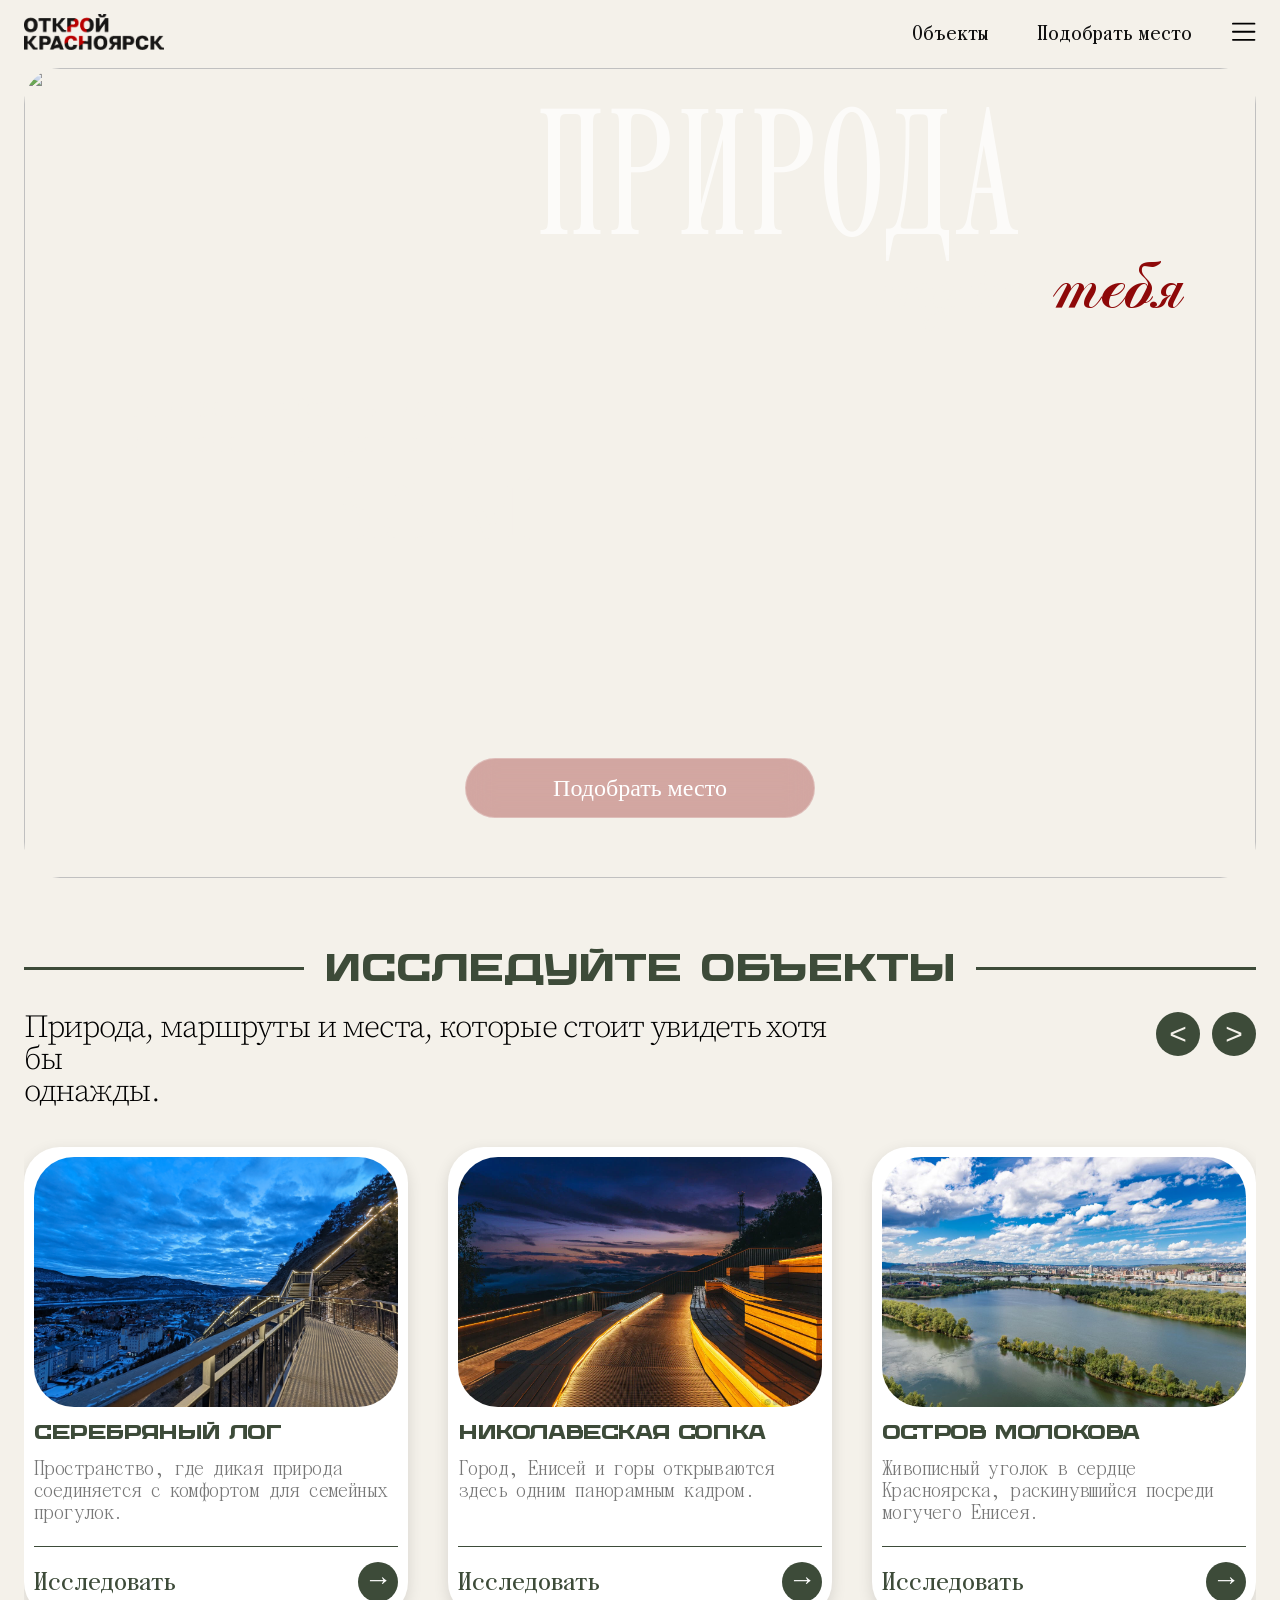
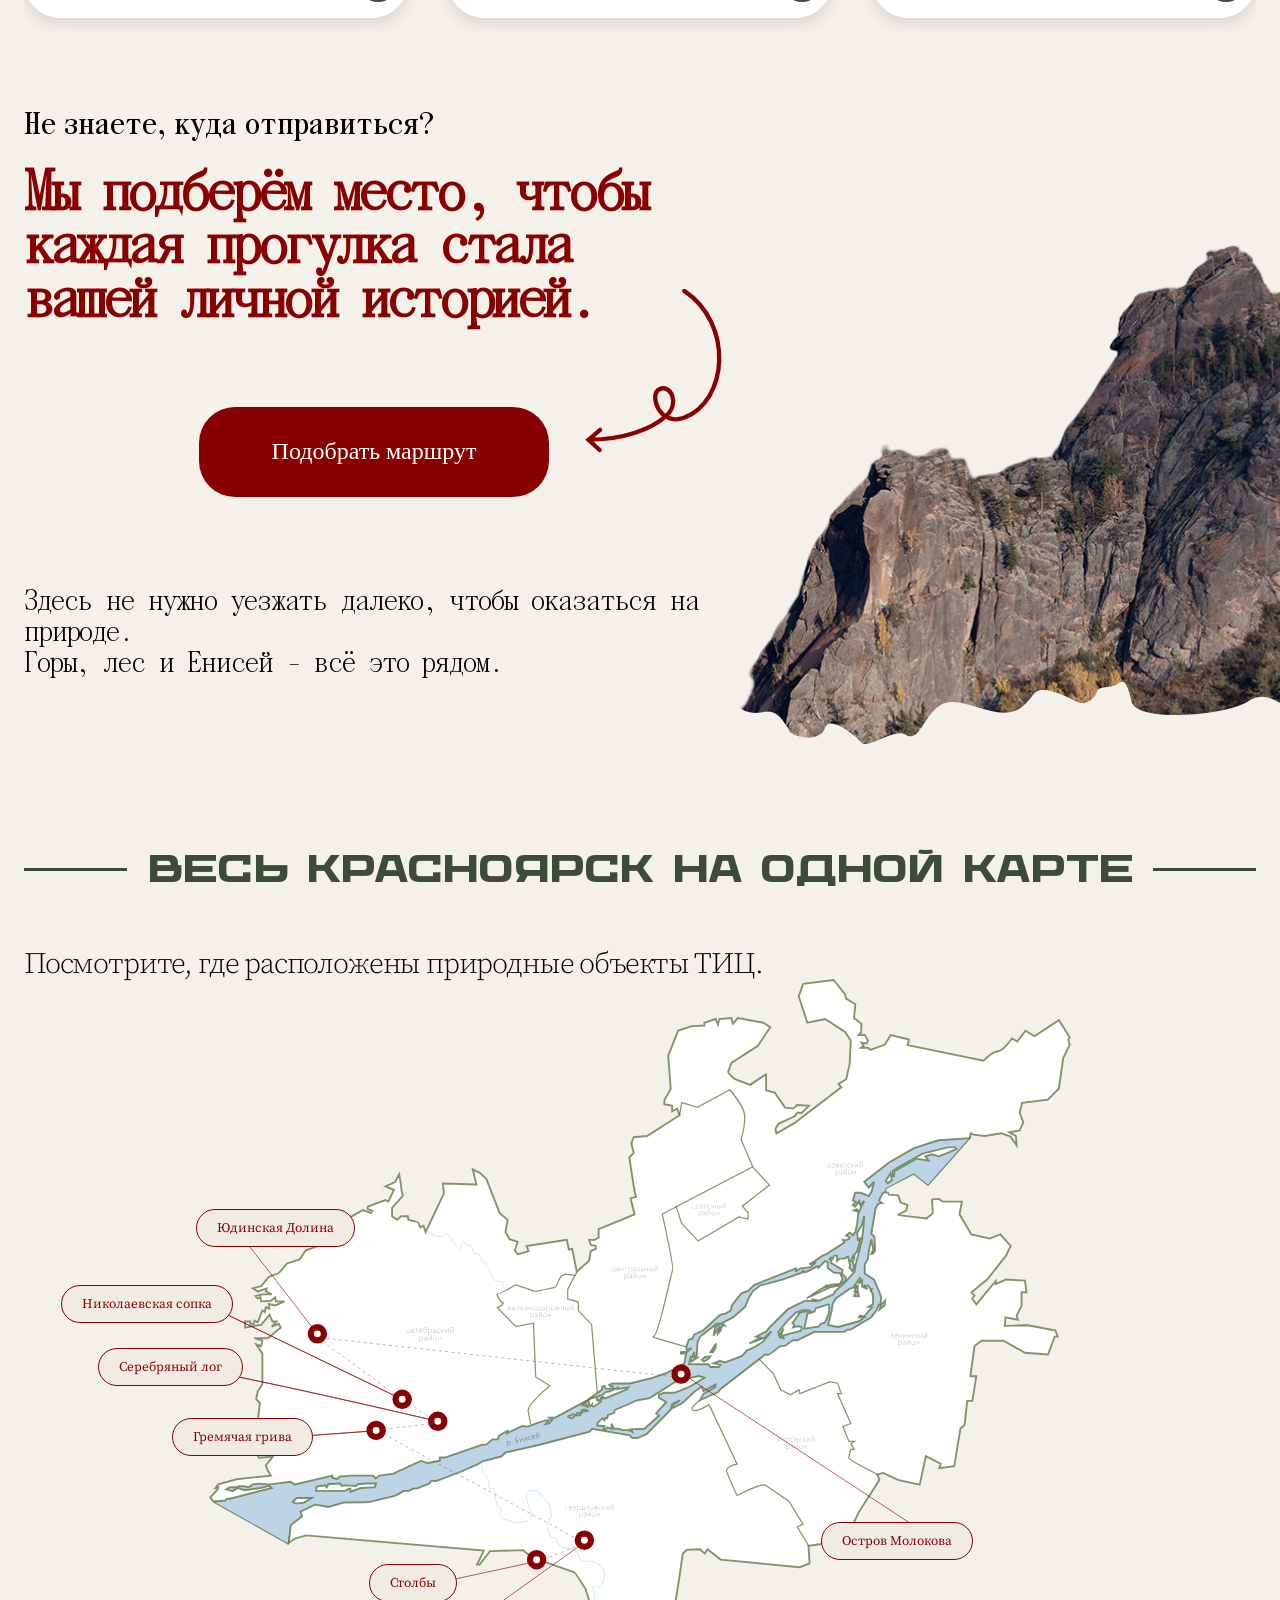
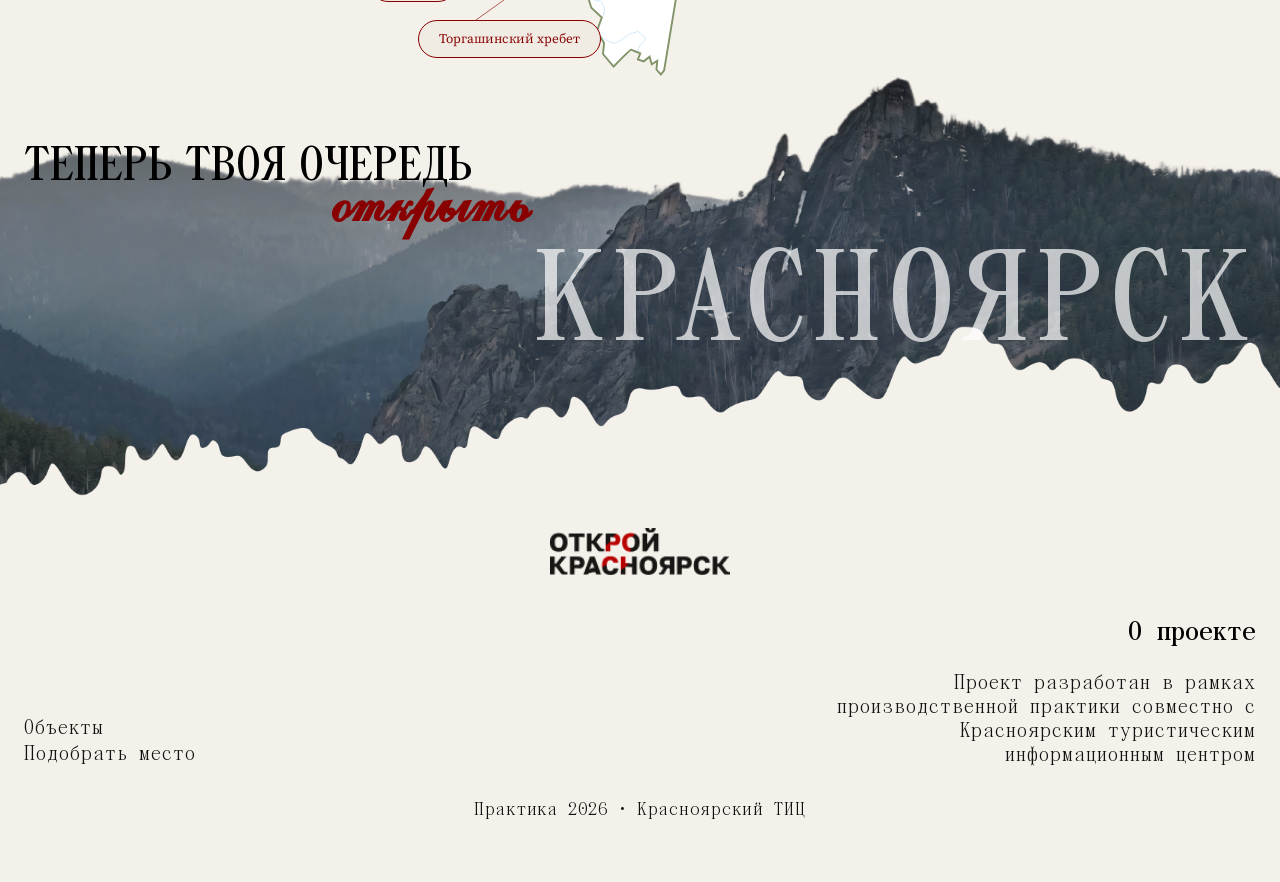
==== commit ea05b766: "балабал" ====
--- a/index.html
+++ b/index.html
@@ -346,23 +346,40 @@
                         <span>КРАСНОЯРСК</span>
         </div>
         <div class="footer-info">
-            <div class="footer-links">
-                 <ul>
-                    <li><a href="index.html#objects">Объекты</a></li>
-                    <li><a href="#" class="open-modal">Подобрать место</a></li>
-                </ul>
-            </div>
-            <div class="footer-info-center">
-                <a href="index.html" class="logo">
+
+    <div class="footer-logo">
+        <a href="index.html">
             <img src="images/logo.png" alt="Открой Красноярск">
         </a>
-                <p>Практика 2026 • Красноярский ТИЦ</p>
-            </div>
-            <div class="footer-info-right" id="about">
-                <h2>О проекте</h2>
-                <p>Проект разработан в рамках производственной практики совместно с Красноярским туристическим информационным центром</p>
-            </div>
-        </div>
+    </div>
+
+
+    <div class="footer-columns">
+
+        <div class="footer-links">
+            <ul>
+                <li><a href="index.html#objects">Объекты</a></li>
+                <li><a href="#" class="open-modal">Подобрать место</a></li>
+            </ul>
+        </div>
+
+
+        <div class="footer-info-right">
+            <h2>О проекте</h2>
+            <p>
+                Проект разработан в рамках производственной практики 
+                совместно с Красноярским туристическим информационным центром
+            </p>
+        </div>
+
+    </div>
+
+
+    <p class="footer-copy">
+        Практика 2026 • Красноярский ТИЦ
+    </p>
+
+</div>
     </div>
 </footer>
 
--- a/css/style.css
+++ b/css/style.css
@@ -279,7 +279,7 @@
 .card{
     background:#fff;
     border-radius:36px;
-    padding:10px;
+    padding:10px 10px 16px;
     box-shadow:0 5px 15px rgba(0,0,0,.12);
     transition: transform .3s, box-shadow .3s;
     display:flex;
@@ -315,20 +315,21 @@
     line-height:1.1;
     letter-spacing: -0.03em;
     text-align: start;
-    min-height: 80px;
+    min-height:60px;
 }
 
 .card-footer{
     padding-top:15px;
     border-top:1px solid #3D4B39;
     display:flex;
+     gap:12px;
     justify-content:space-between;
     align-items:center;
     margin-top:auto;
 }
 .card-footer a{
-    width:45px;
-    height:45px;
+    width:40px;
+    height:40px;
     border-radius:50%;
     border:0;
     font-size:28px;
@@ -376,7 +377,7 @@
 .footer-content {
     display: flex;
     flex-direction: column;
-    gap: 140px;
+    gap: 170px;
 }
 .footer-desc {
     display: flex;
@@ -419,57 +420,75 @@
     max-width:100%;
     overflow:hidden;
 }
-/* нижняячасть*/
-.footer-info ul {
-    list-style: none;
-}
-
-.footer-info a {
+/* нижняя часть футера */
+
+.footer-info{
+    display:flex;
+    flex-direction:column;
+    align-items:center;
+    gap:30px;
+}
+
+.footer-info ul{
+    list-style:none;
+    padding:0;
+}
+
+.footer-info a{
     text-decoration:none;
     color:#111;
-    font-family: 'Panama Monospace';
+    font-family:'Panama Monospace';
     font-size:20px;
-    line-height: 0.9;
-    letter-spacing: 0.05em;
-}
-
-.footer-info-center
-{
+    line-height:1.3;
+    letter-spacing:0.05em;
+}
+
+.footer-logo img{
+    width:180px;
+}
+
+.footer-columns{
+    width:100%;
+    display:grid;
+    grid-template-columns:1fr 1fr;
+    gap:60px;
+}
+
+.footer-links{
     display: flex;
     flex-direction: column;
-    align-items: center;
-    text-align: center;
-
-}
-.footer-info img {
-    width: 180px;
-    margin-bottom: 60px;
-}
-
-.footer-info-right p {
-    text-decoration:none;
+    justify-content: flex-end;
+}
+
+.footer-info-right{
+    text-align:right;
+}
+
+.footer-info-right h2{
+    font-family:'Panama Monospace Bold';
+    font-size:28px;
+    margin-bottom:20px;
+    text-align:right;
+}
+
+.footer-info-right p{
     color:#111;
-    font-family: 'Panama Monospace';
+    font-family:'Panama Monospace';
     font-size:20px;
-    line-height: 0.9;
-    letter-spacing: 0.05em;
-    text-align: right;
-}
-.footer-info-center p {
-    text-decoration:none;
+    line-height:1.2;
+    letter-spacing:0.05em;
+    text-align:right;
+    max-width:450px;
+    margin-left:auto;
+}
+
+.footer-copy{
+    width:100%;
+    text-align:center;
     color:#111;
-    font-family: 'Panama Monospace';
-    font-size:20px;
-    line-height: 0.9;
-    letter-spacing: 0.05em;
-    text-align: center;
-}
-
-.footer-info h2 {
-    font-family: 'Panama Monospace Bold';
-    font-size: 28px;
-    margin-bottom: 20px;
-    text-align: right;
+    font-family:'Panama Monospace';
+    font-size:18px;
+    letter-spacing:0.05em;
 }
 
 /* ==========================
@@ -966,7 +985,8 @@
         grid-template-columns:repeat(2, minmax(0, 1fr));
     }
     .footer-desc span {
-        margin-top: -40px;
+        margin-top: -50px;
+        font-size: 100px;
     }
     .footer-desc h2 {
         transform: translateX(0%);
@@ -977,6 +997,14 @@
     .hero-bg{
         min-height:560px;
     }
+     .nav ul {
+        gap: 18px;
+    }
+
+    .nav a {
+        font-size: 18px;
+    } 
+
 
     .hero-title h1{
         font-size:clamp(60px, 10vw, 96px);
@@ -997,15 +1025,21 @@
     .card img{
     width:100%;
     height:200px;
-    
-}
+        }
 
     .section-desc{
         font-size:clamp(20px, 2.7vw, 26px);
     }
+    .footer-desc p {
+        font-size: 40px;
+    }
     .footer-desc span {
         font-size: 80px;
     }
+    .footer-content {
+    gap: 100px;
+}
+
 }
 
 @media(max-width:768px){
@@ -1018,7 +1052,7 @@
         min-height:640px;
         border-radius:20px;
     }
-
+   
     .hero-grid{
         padding:24px 20px 120px;
         gap:18px;
@@ -1039,11 +1073,16 @@
         bottom:24px;
     }
 
-    .card h3{
-    font-size:clamp(20px, 2.2vw, 24px);
+    .slider-window{
+        overflow:hidden;
+        width:100%;
+    }
+}
+    @media(max-width:768px){
+        .nav a {
+        font-size: 16px;
+    } 
   
-}
-
     .section-head h2{
         font-size:clamp(22px, 4vw, 28px);
     }
@@ -1052,40 +1091,32 @@
     .section-head::after {
         display:none;
     }
+        .footer-desc span {
+        font-size: 60px;
+    }
+    .footer-desc p {
+        font-size: 30px;
+    }
+    .footer-desc h2 {
+        font-size: 50px;
+    }
 
     .footer-content {
-        gap:56px;
-    }
-
-    .footer-info{
-        grid-template-columns:1fr;
-        gap:24px;
-        align-items:start;
-    }
-
-    .footer-info-center {
-        align-items:flex-start;
-        text-align:left;
-    }
-
-    .footer-info-right p,
-    .footer-info-center p,
-    .footer-info h2 {
-        text-align:left;
-    }
-
-    .footer-desc p{
-        font-size:40px;
-    }
-
-    .footer-desc h2{
-        font-size:56px;
-        transform:none;
-    }
-
-    .footer-desc span{
-        font-size:70px;
-    }
+    gap: 80px;
+    }
+
+    .footer-info-right h2{
+        font-size: 24px;
+    }
+    .footer-info-right a{
+        font-size: 16px;
+    }
+    .footer-info-right p{
+        font-size: 16px;
+    }
+    .footer-info {
+    gap: 20px;
+}
 }
 
 @media(max-width:600px){
@@ -1109,6 +1140,10 @@
         font-size:clamp(38px, 9vw, 60px);
     }
 
+    .nav a {
+        font-size: 16px;
+    } 
+
     .hero-btn{
         font-size:18px;
         height:52px;
@@ -1135,25 +1170,60 @@
         height:40px;
     }
 
-    .footer-desc p{
-        font-size:30px;
-    }
-
-    .footer-desc h2{
-        font-size:44px;
-    }
-
-    .footer-desc span{
-        font-size:52px;
-    }
-}
-
+    .footer-desc span {
+        font-size: 50px;
+    }
+    .footer-desc p {
+        font-size: 20px;
+    }
+    .footer-desc h2 {
+        font-size: 40px;
+    }
+    .footer-logo img {
+    width: 150px;
+}
+
+}
+@media(max-width:490px){
+     .footer-desc span {
+        font-size: 35px;
+    }
+    .footer-desc p {
+        font-size: 20px;
+    }
+    .footer-desc h2 {
+        font-size: 45px;
+    }
+    .footer-logo img {
+    width: 150px;
+    }   
+    .footer-info a{
+        font-size: 16px;
+    }
+
+}
 @media(max-width:480px){
     .container,
     .container-main{
         padding-inline:14px;
     }
 
+    .logo img{
+    width:80px;
+    }
+    
+    .header .container {
+        gap: 8px;
+    }
+    .burger img{
+    width:18px;
+    height:18px;
+}
+
+    .nav a {
+        font-size: 15px;
+    } 
+
     .hero-bg{
         min-height:540px;
     }
@@ -1171,19 +1241,37 @@
         font-size:22px;
     }
 
-    .footer-content {
-        gap:40px;
-    }
-
-    .footer-desc p{
-        font-size:32px;
-    }
-
-    .footer-desc h2{
-        font-size:44px;
-    }
-
-    .footer-desc span{
-        font-size:52px;
-    }
+    .footer-desc {
+        display: none;
+    }
+    
+    .footer-image{
+        display: none;
+    }
+
+    .footer-logo img {
+    width: 150px;
+}
+    .footer-info-right h2{
+        font-size: 18px;
+    }
+    .footer-info a{
+        font-size: 13px;
+    }
+    .footer-info-right p{
+        font-size: 13px;
+    }
+    .footer-info {
+    gap: 20px;
+}
+}
+@media(max-width:368px){
+    .header .container {
+        gap: 4px;
+    }
+    .logo img {
+        width: 50px;
+    }
+
+
 }
--- a/css/main.css
+++ b/css/main.css
@@ -115,8 +115,16 @@
 }
 .objects-grid{
     display:grid;
-    grid-template-columns:repeat(12,1fr);
-    gap:30px;
+    grid-template-columns:repeat(12, 1fr);
+    gap:24px 32px;
+    align-items:start;
+}
+.objects-grid .section-head{
+    grid-column:1 / -1;
+}
+
+.objects-grid .section-desc{
+    grid-column:1 / 9;
 }
 
 .arrows{
@@ -124,6 +132,18 @@
     justify-content:flex-end;
     gap:20px;
     display:flex;
+}
+.objects-grid .arrows{
+    grid-column:9 / 13;
+    justify-self:end;
+    display:flex;
+    gap:12px;
+}
+
+.objects-grid .slider-window{
+    grid-column:1 / -1;
+    overflow:hidden;
+    padding:15px 0;
 }
 
 .arrows button{
@@ -250,19 +270,26 @@
     grid-column:1 / 13;
     overflow:hidden;
     padding:15px 0;
-}
+    position:relative;
+}
+
 .cards-slider{
     display:flex !important;
     flex-wrap:nowrap;
     gap:40px;
     transition:transform .5s ease;
+    width:max-content;
+    margin-bottom:0;
     grid-column:auto;
     grid-template-columns:none;
-    width:auto;
+    will-change:transform;
 }
 
 .cards-slider .card{
-    flex:0 0 calc((100% - 80px) / 3);
+    flex:0 0 auto;
+    max-width:100%;
+    min-width:0;
+    box-sizing:border-box;
 }
 
 .map-grid{
@@ -438,6 +465,11 @@
     left:32%;
     top:92%;
 }
+.arrow-cnt {
+        width:min(150px, 35vw);
+        margin-left: 550px;
+
+    }
 
 }
 
@@ -479,17 +511,19 @@
         height: 450px;
         margin-right: -30px;
     }
+
     .construct-content h2{
     font-size: 36px;
-}
+    }
 
     .construct-grid{
         gap:32px;
     }
 
-    .arrow-cnt{
-        margin-left:400px;
-        width:min(140px, 30vw);
+    .arrow-cnt {
+        width:min(150px, 35vw);
+        margin-left: 550px;
+
     }
 
     .main-btn{
@@ -502,16 +536,29 @@
     .map-label {
     padding:5px 10px;
     font-size: 12px;
-
-}
-}
+}
+}
+
+@media (max-width: 1100px){
+    .objects-grid .section-desc{
+        grid-column:1 / -1;
+    }
+
+    .objects-grid .arrows{
+        grid-column:1 / -1;
+        justify-self:center;
+        margin-bottom:8px;
+    }
+}
+
 
 @media(max-width:900px){
     .section-head::before,
     .section-head::after{
         display:none;
     }
-
+    
+    
     .section-head{
         gap:10px;
     }
@@ -521,28 +568,54 @@
         margin-bottom:12px;
     }
 
-    .cards-slider .card{
-        flex-basis:calc((100% - 24px) / 2);
-    }
-
-    .cards-slider {
-        gap: 25px;
+    .objects-grid{
+        grid-template-columns:1fr;
+        gap:18px;
+    }
+
+    .objects-grid .section-head,
+    .objects-grid .section-desc,
+    .objects-grid .arrows,
+    .objects-grid .slider-window{
+        grid-column:auto;
+    }
+
+    .objects-grid .section-desc{
+        font-size:24px;
+        text-align:center;
+        line-height:1.15;
+    }
+
+    .objects-grid .arrows{
+        justify-self:center;
+        margin:0 0 4px;
+    }
+
+    .slider-window{
+        padding:8px 0 0;
+    }
+
+    .cards-slider{
+        gap:20px;
     }
 
     .map-label {
     padding:5px 10px;
     font-size: 12px;
-}
+    }
+
     .mountain-photo{
     display: none;
     }
+
     .construct-grid {
         grid-template-columns: 1fr;
     }
         .arrow-cnt {
-        margin-left: 700px;
-    }
-
+        margin-left: 600px;
+        margin-top: 10px;
+
+    }
 
 }
 
@@ -554,25 +627,131 @@
     .explore-objects{
         padding-top:48px;
     }
+     .hero-grid{
+        display:grid;
+        grid-template-columns:1fr;
+        grid-template-areas:
+            "title"
+            "info";
+    }
+
+    .hero-title{
+        grid-area:title;
+        grid-column:auto;
+        padding-top:60px;
+        padding-left: 40px;
+    }
+
+    .hero-info{
+        grid-area:info;
+        grid-column:auto;
+        padding-left: 40px;
+        padding-top: 100px;
+    }
+
+    .hero-info h2{
+    padding-left: 270px;
+    justify-content:flex-start;
+    }
+
+    .hero-subtitle{
+        padding-left: 270px;
+        justify-content:flex-start;
+    }
+
+    .hero-info h2{
+        font-size:clamp(56px, 7.5vw, 70px);
+    }
+
+    .hero-text{
+        font-size:clamp(22px, 2.8vw, 24px);
+    }
 
     .construct{
         margin-bottom:60px;
+    }
+     .construct-grid{
+        grid-template-columns:1fr;
+        gap:40px;
+    }
+
+    .slider-window .cards-slider .card img{
+        height:180px;
+    }
+    .construct-grid{
+        grid-template-columns:1fr;
+        gap: 5px;
+    }
+
+    .construct-content h2{
+        font-size:clamp(32px, 10vw, 48px);
+    }
+    .arrow-cnt {
+        width:min(100px, 35vw);
+        margin-left: 250px;
+
+    }
+    .main-btn{
+        width:250px;
+        height:60px;
+        align-self:self-start;
+
     }
 
     .section-map{
         margin-top:32px;
         grid-column:1 / -1;
     }
-    .cards-slider .card{
-    flex:0 0 calc((100% - 80px) / 1);
-}
+    
     .map-label {
     padding:5px 10px;
     font-size: 11px;
-}
-.map-image{
-    width: 70%;
-}
+    }
+
+    .map-image{
+        width: 80%;
+    }
+
+    .dolina {
+        left: 8%;
+    }
+    
+    .ostrov {
+        right: 16%;
+    }
+}
+
+@media (max-width: 600px){
+    .objects-grid .section-desc{
+        font-size:20px;
+    }
+    .map{
+        display: none;
+    }
+    
+    .cards-slider{
+        gap:16px;
+    }
+   
+}
+
+@media(max-width:540px){
+     .hero-title{
+        padding-left: 10px;
+    }
+
+    .hero-info{
+        padding-top: 100px;
+    }
+    .hero-subtitle {
+        padding-left: 10px;
+        justify-content: flex-start;
+    }
+    
+    .hero-info h2 {
+        padding-left: 240px;
+        justify-content: flex-start;
+    }
 }
 
 @media(max-width:480px){
@@ -600,4 +779,50 @@
         padding:8px 14px;
         font-size:13px;
     }
-}
+
+    footer{
+        padding: 20px 0 0;
+    }
+}
+@media(max-width:480px){
+    .hero-title h1{
+    font-size:70px;
+    }
+    .hero-text {
+        font-size: 20px;
+    }
+
+    .hero-info h2 {
+        font-size: 48px;
+        padding-left: 180px;
+    }
+        .hero-btn {
+        font-size: 16px;
+        
+    }
+
+}
+
+@media(max-width:368px){
+    .main-btn{
+        width:200px;
+        height:60px;
+    }
+
+    .arrow-cnt {
+        width: min(100px, 35vw);
+        margin-left: 200px;
+    }
+    .hero-info h2 {
+        font-size: 48px;
+        padding-left: 130px;
+    }
+    
+    .hero-info {
+        padding-left: 6px;
+    }
+        .hero-title {
+        padding-left: 6px;
+    }
+      
+}
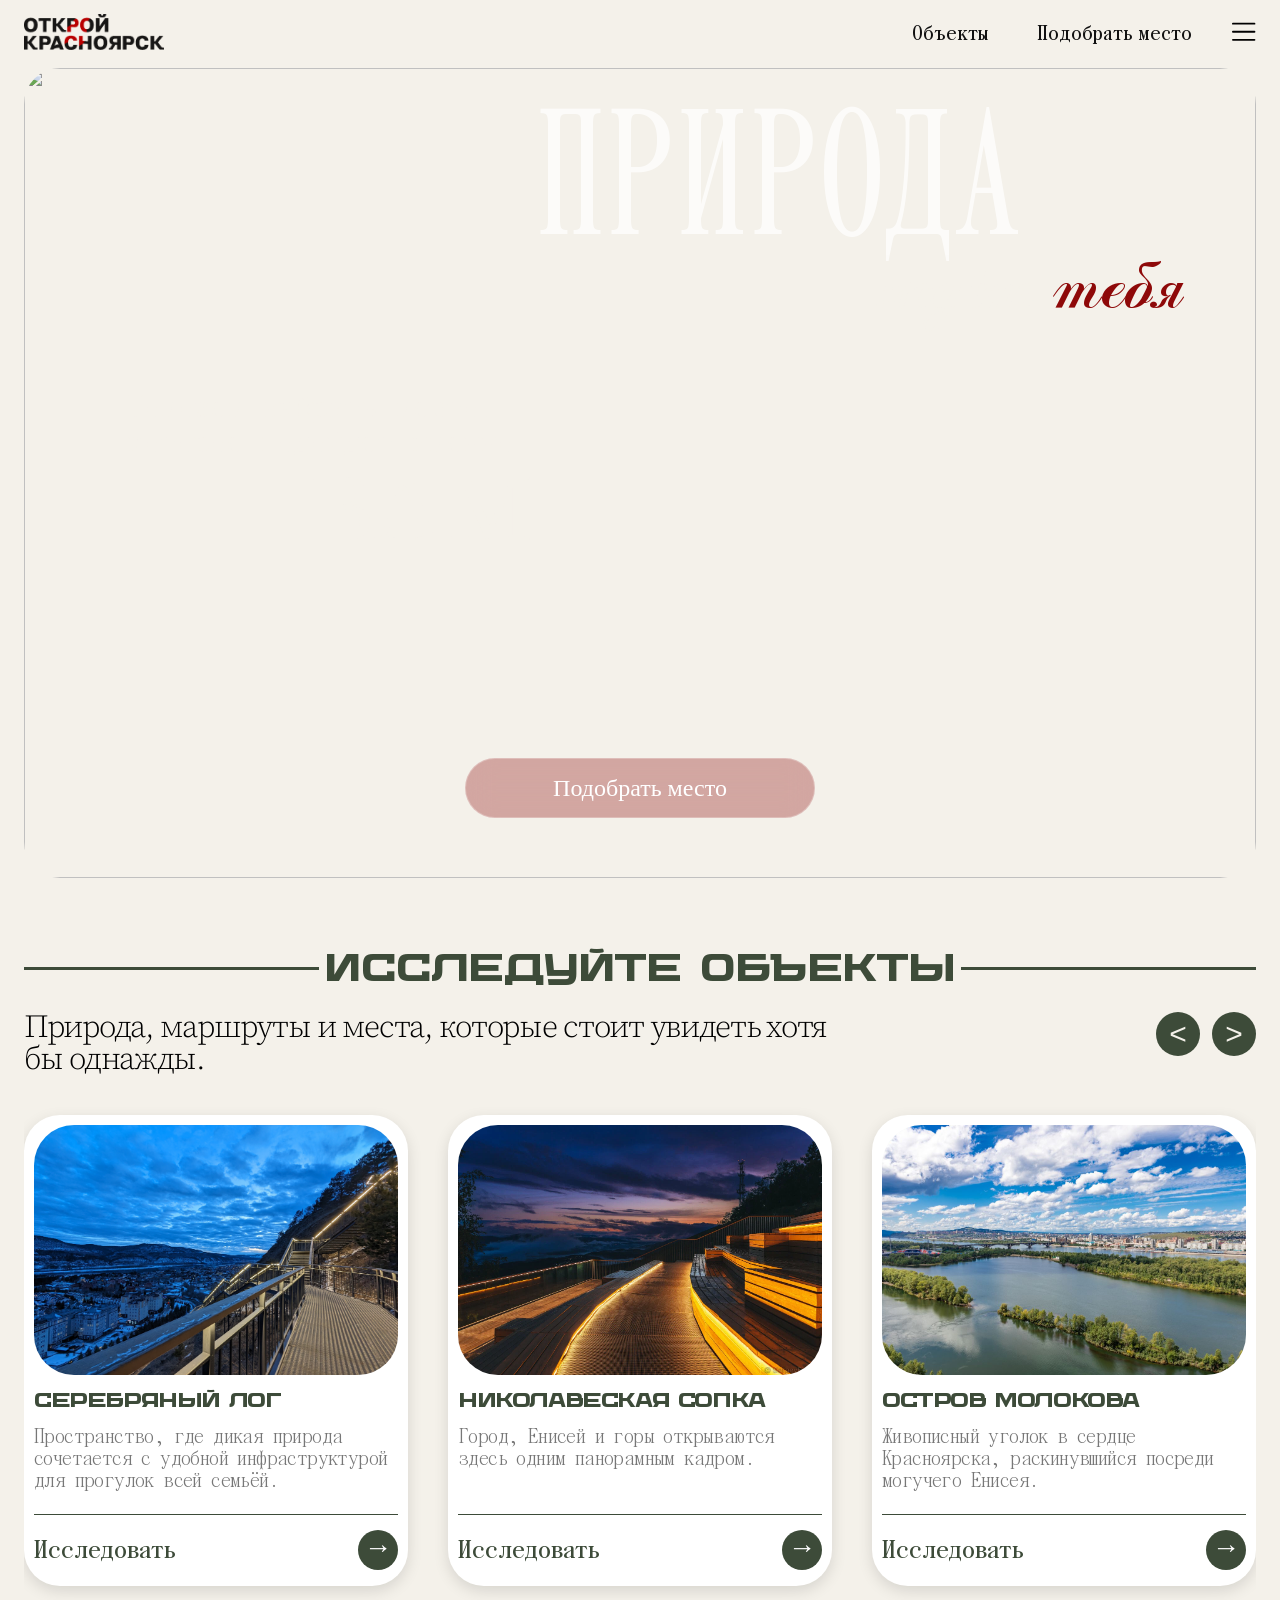
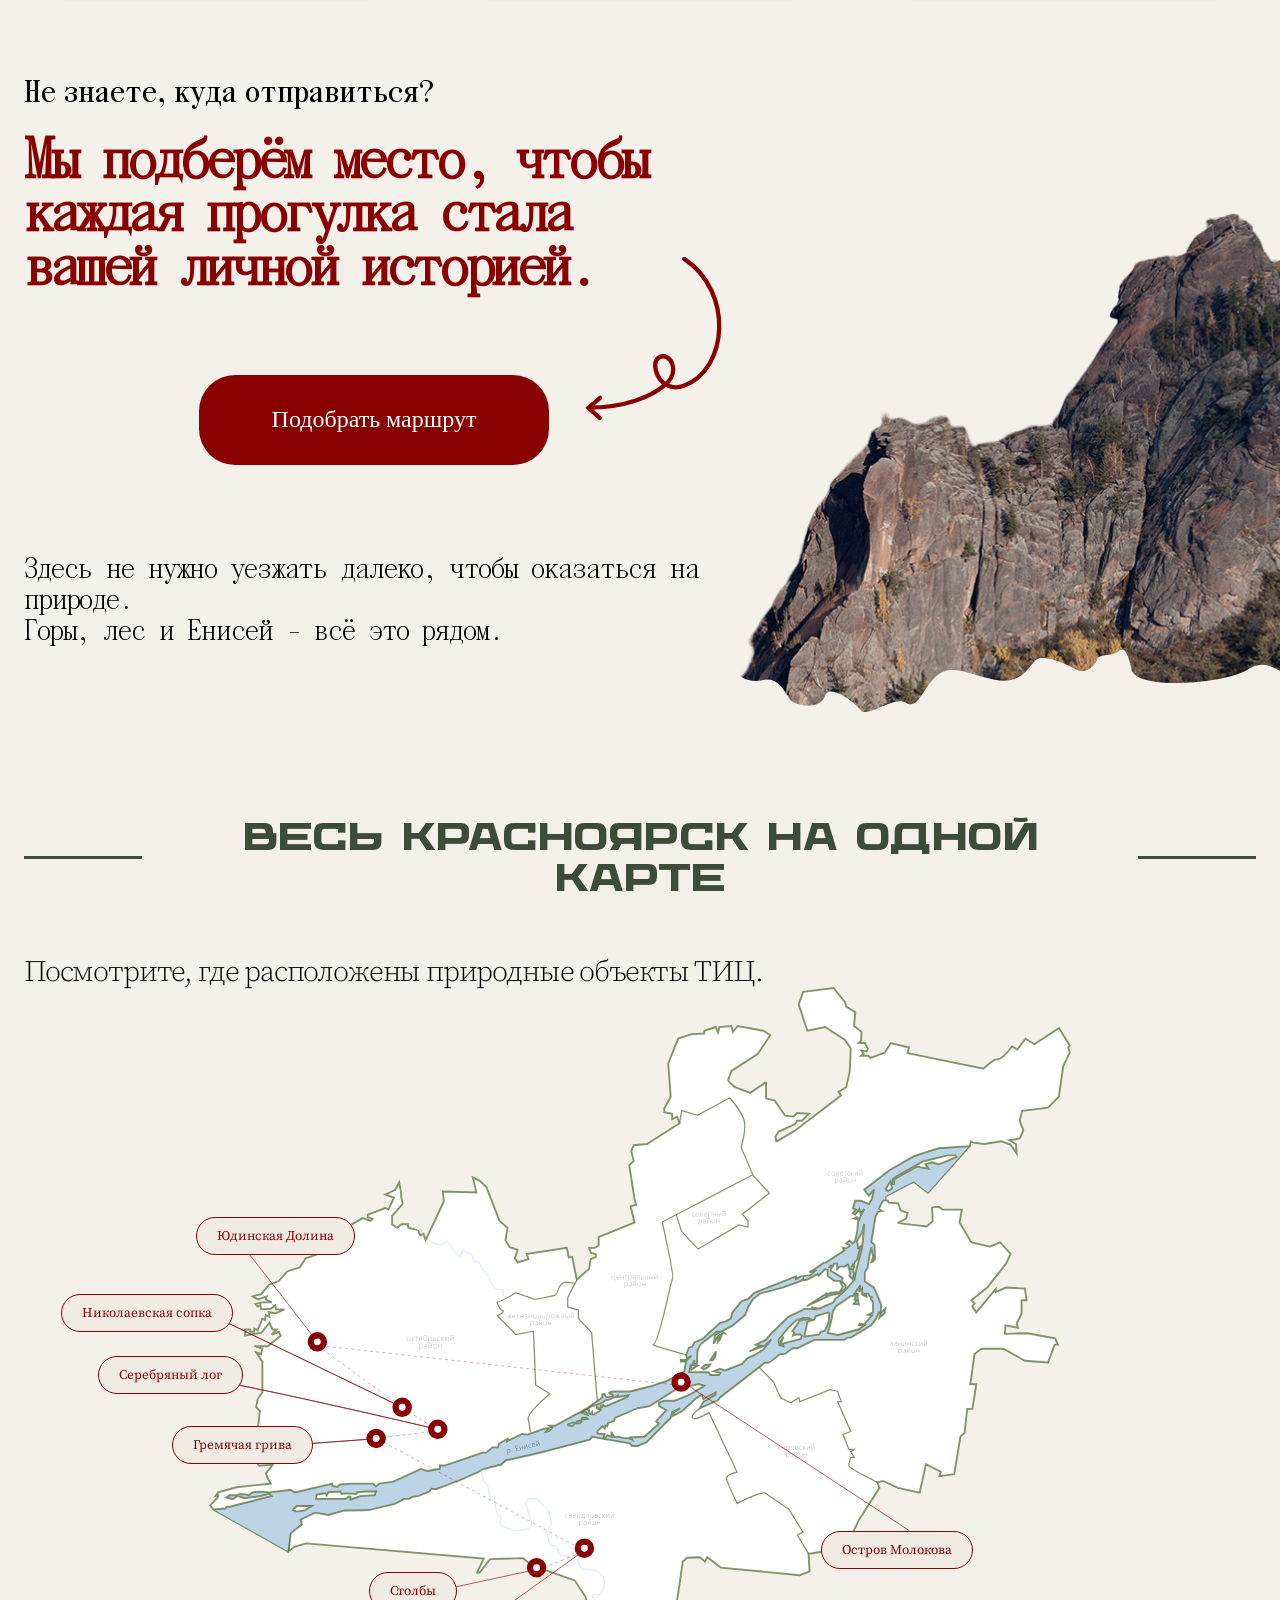
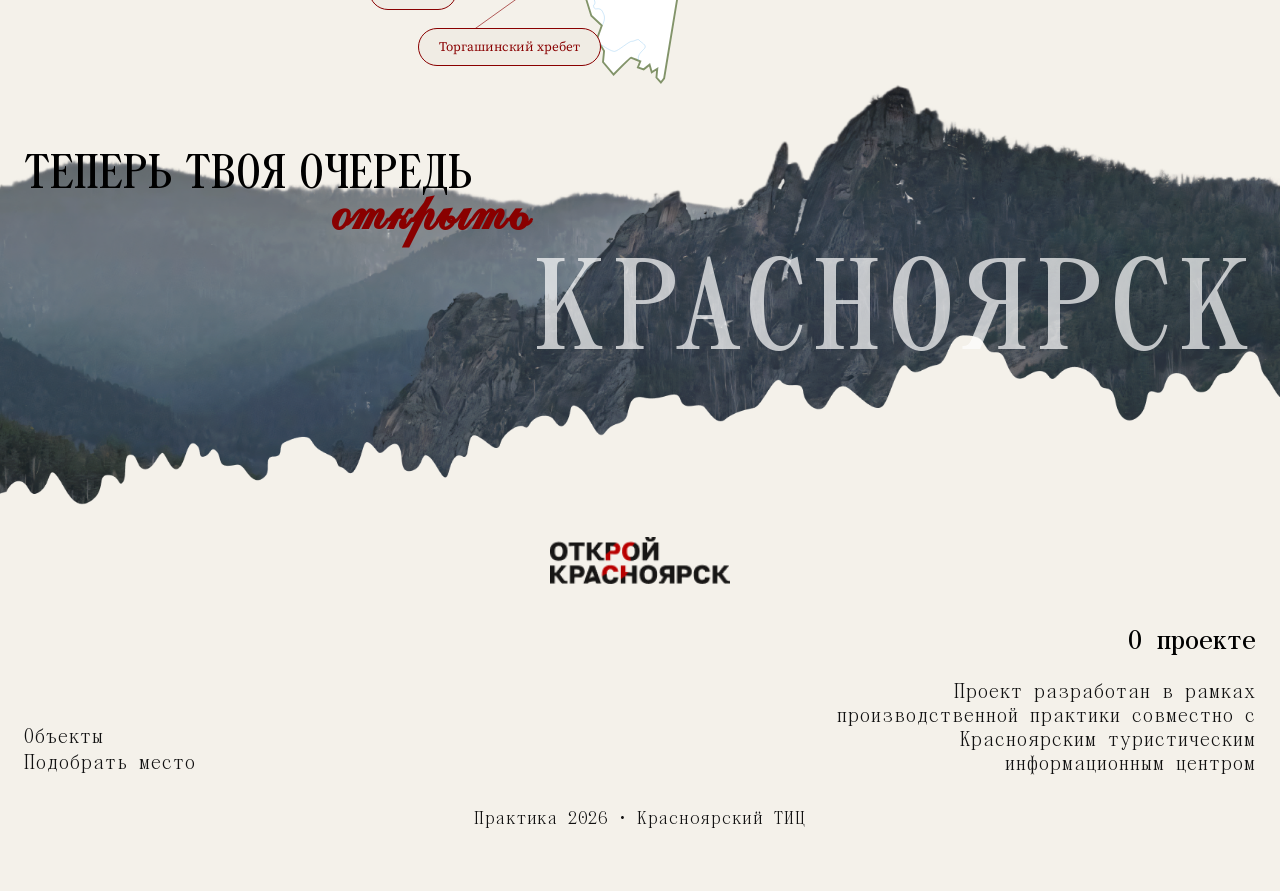
==== commit af639e45: "щдщдщд" ====
--- a/index.html
+++ b/index.html
@@ -2,7 +2,7 @@
 <html lang="ru">
 <head>
     <meta charset="UTF-8">
-    <meta name="viewport" content="width=device-width, initial-scale=1.0, maximum-scale=1.0, viewport-fit=cover">
+    <meta name="viewport" content="width=device-width, initial-scale=1.0">
     <title>Открой Красноярск - путеводитель</title>
     <link rel="stylesheet" href="css/style.css">
     <link rel="stylesheet" href="css/main.css">
@@ -67,7 +67,7 @@
                 <div class="section-head">
                     <h2>ИССЛЕДУЙТЕ ОБЪЕКТЫ</h2>
                 </div>
-                <p class="section-desc">Природа, маршруты и места, которые стоит увидеть хотя бы<br>однажды.</p>
+                <p class="section-desc">Природа, маршруты и места, которые стоит увидеть хотя бы однажды.</p>
                 <div class="arrows">
                     <button class="slider-prev">&lt;</button>
                     <button class="slider-next">&gt;</button>   
@@ -78,7 +78,9 @@
                         <img src="images/log.jpg" alt="Серебряный лог">
                         <h3>СЕРЕБРЯНЫЙ ЛОГ</h3>
                         <p>
-                            Пространство, где дикая природа соединяется с комфортом для семейных прогулок.
+                            Пространство, где дикая природа 
+                            сочетается с удобной инфраструктурой 
+                            для прогулок всей семьёй.
                         </p>
                         <div class="card-footer">
                             <span>Исследовать</span>
--- a/css/style.css
+++ b/css/style.css
@@ -109,7 +109,6 @@
     padding-inline:24px;
     margin:0 auto;
 }
-
 
 .header{
     height:68px;
@@ -234,9 +233,8 @@
     display:flex;
     align-items:center;
     justify-content:center;
-    gap:20px;
-    position:relative;
-    flex-wrap:wrap;
+    gap:5px;
+    width:100%
 }
 
 .section-head::before,
@@ -244,8 +242,7 @@
     content: "";
     height: 3px;
     background: #3D4B39;
-    flex: 1 1 40px;
-    min-width: 20px;
+    flex: 1;
 }
 
 .section-head h2 {
@@ -256,6 +253,8 @@
     white-space: normal;
     text-align: center;
     line-height: 1.05;
+    flex:0 1 auto;
+    max-width:80%;
 }
 /* Карточки */
 
@@ -1023,9 +1022,9 @@
         gap:24px;
     }
     .card img{
-    width:100%;
-    height:200px;
-        }
+        width:100%;
+        height:200px;
+    }
 
     .section-desc{
         font-size:clamp(20px, 2.7vw, 26px);
@@ -1087,10 +1086,22 @@
         font-size:clamp(22px, 4vw, 28px);
     }
 
+     .section-head{
+        gap:12px;
+    }
+
+     .section-head{
+        gap:12px;
+    }
+
     .section-head::before,
-    .section-head::after {
-        display:none;
-    }
+    .section-head::after{
+        display:block;
+        height:2px;
+        flex:1;
+        min-width:10px;
+    }
+
         .footer-desc span {
         font-size: 60px;
     }
@@ -1205,7 +1216,7 @@
 @media(max-width:480px){
     .container,
     .container-main{
-        padding-inline:14px;
+        padding-top:20px;
     }
 
     .logo img{
--- a/css/main.css
+++ b/css/main.css
@@ -268,11 +268,21 @@
 
 .slider-window{
     grid-column:1 / 13;
-    overflow:hidden;
     padding:15px 0;
     position:relative;
 }
-
+.slider-window{
+    overflow-x:auto;
+    scroll-snap-type:x mandatory;
+    -webkit-overflow-scrolling:touch;
+}
+.slider-window::-webkit-scrollbar{
+    display:none;
+}
+
+.cards-slider .card{
+    scroll-snap-align:start;
+}
 .cards-slider{
     display:flex !important;
     flex-wrap:nowrap;
@@ -539,24 +549,19 @@
 }
 }
 
-@media (max-width: 1100px){
-    .objects-grid .section-desc{
-        grid-column:1 / -1;
-    }
-
-    .objects-grid .arrows{
-        grid-column:1 / -1;
-        justify-self:center;
-        margin-bottom:8px;
-    }
-}
-
 
 @media(max-width:900px){
-    .section-head::before,
-    .section-head::after{
-        display:none;
-    }
+
+    .cards-slider{
+        display:flex;
+        gap:20px;
+    }
+
+
+    .cards-slider .card{
+        min-width:85%;
+        flex-shrink:0;
+    }   
     
     
     .section-head{
@@ -567,29 +572,38 @@
         grid-column:1 / -1;
         margin-bottom:12px;
     }
+     .objects-grid .section-desc{
+        grid-column:1 / -1;
+        text-align:center;
+        justify-self:center;
+    }   
 
     .objects-grid{
-        grid-template-columns:1fr;
-        gap:18px;
-    }
-
-    .objects-grid .section-head,
-    .objects-grid .section-desc,
-    .objects-grid .arrows,
+        display:grid;
+    }
+
+    .objects-grid .section-head{
+        grid-row:1;
+    }
+
+
     .objects-grid .slider-window{
-        grid-column:auto;
-    }
-
+        grid-row:3;
+    }
+
+    .objects-grid .arrows{
+    display:flex;
+    justify-content:space-between;
+    width:100%;
+    padding:0 20px;
+}
+    
     .objects-grid .section-desc{
         font-size:24px;
         text-align:center;
         line-height:1.15;
     }
 
-    .objects-grid .arrows{
-        justify-self:center;
-        margin:0 0 4px;
-    }
 
     .slider-window{
         padding:8px 0 0;
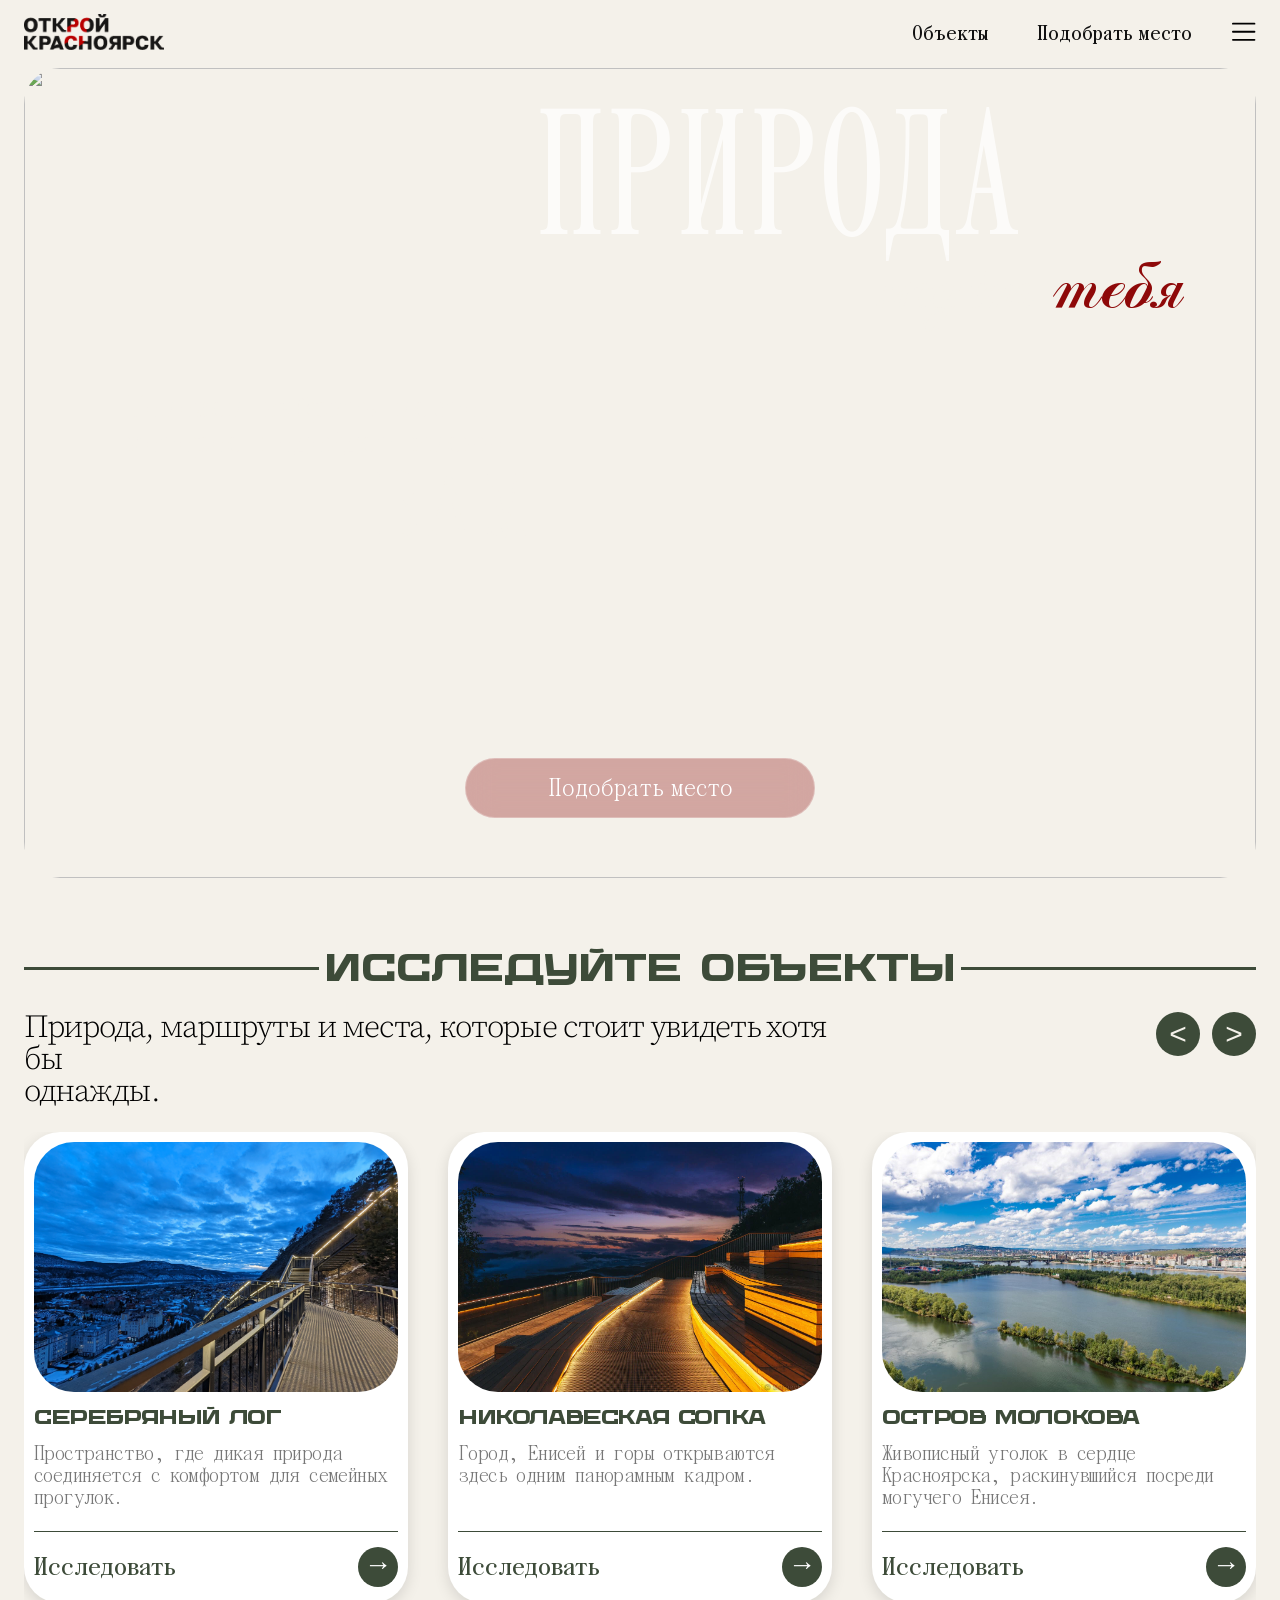
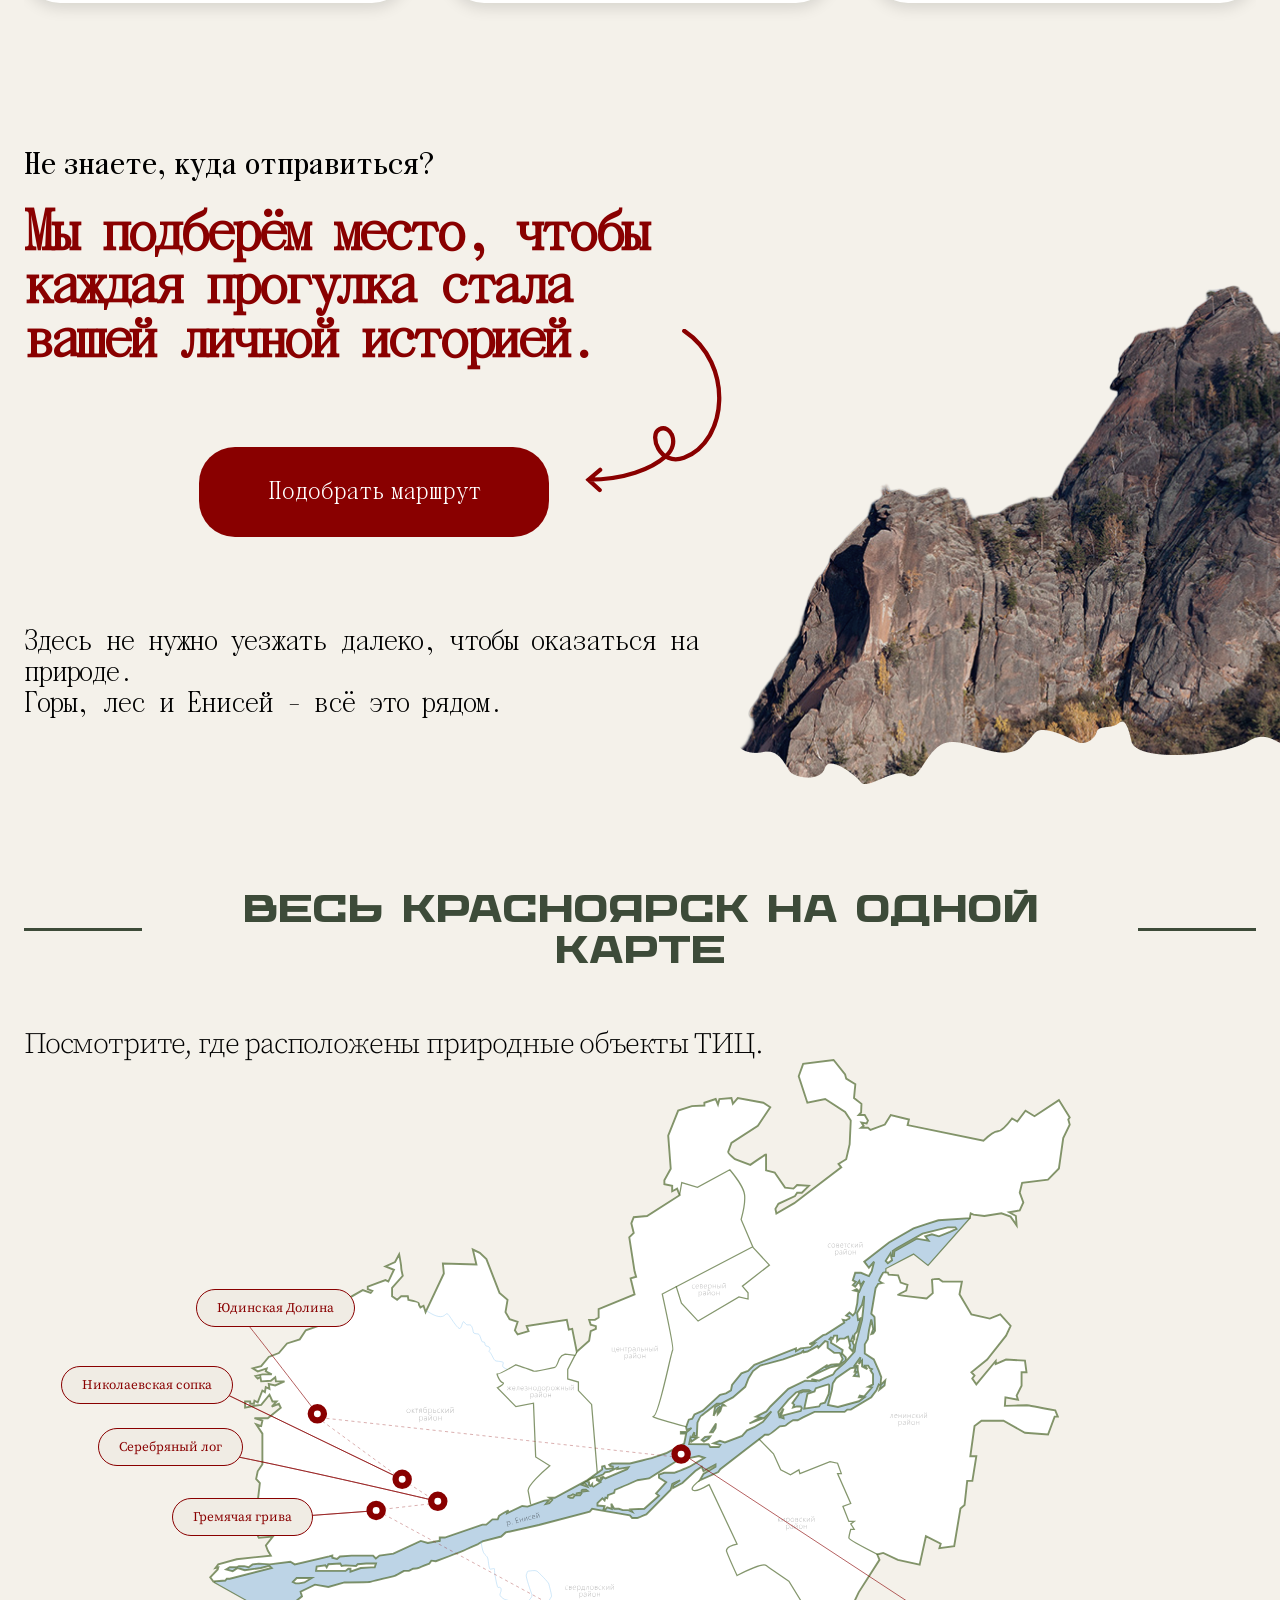
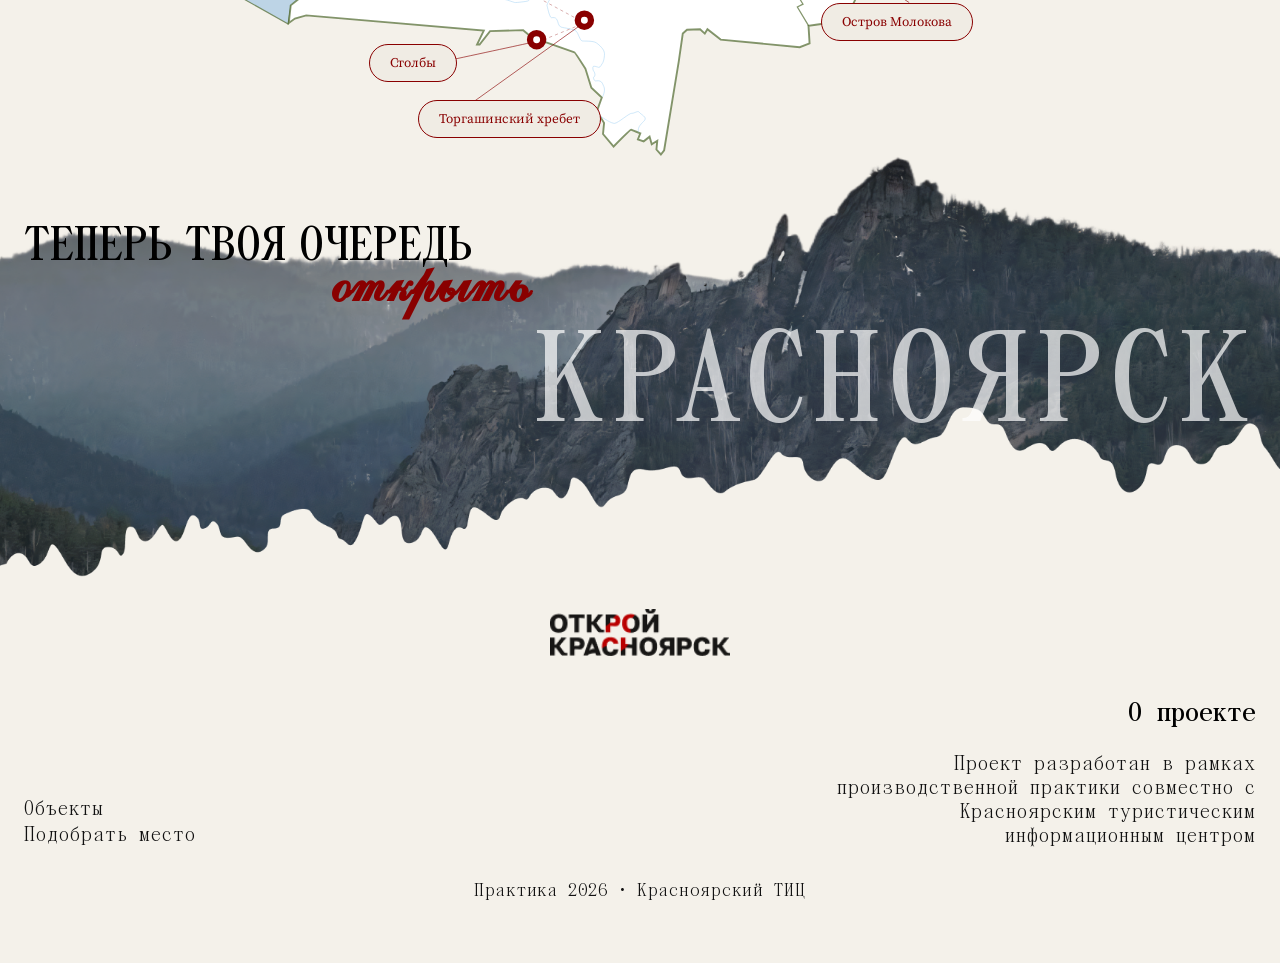
==== commit 14d3ea59: "адаптив" ====
--- a/index.html
+++ b/index.html
@@ -2,7 +2,7 @@
 <html lang="ru">
 <head>
     <meta charset="UTF-8">
-    <meta name="viewport" content="width=device-width, initial-scale=1.0">
+    <meta name="viewport" content="width=device-width, initial-scale=1.0, maximum-scale=1.0, viewport-fit=cover">
     <title>Открой Красноярск - путеводитель</title>
     <link rel="stylesheet" href="css/style.css">
     <link rel="stylesheet" href="css/main.css">
@@ -67,7 +67,7 @@
                 <div class="section-head">
                     <h2>ИССЛЕДУЙТЕ ОБЪЕКТЫ</h2>
                 </div>
-                <p class="section-desc">Природа, маршруты и места, которые стоит увидеть хотя бы однажды.</p>
+                <p class="section-desc">Природа, маршруты и места, которые стоит увидеть хотя бы<br>однажды.</p>
                 <div class="arrows">
                     <button class="slider-prev">&lt;</button>
                     <button class="slider-next">&gt;</button>   
@@ -78,9 +78,7 @@
                         <img src="images/log.jpg" alt="Серебряный лог">
                         <h3>СЕРЕБРЯНЫЙ ЛОГ</h3>
                         <p>
-                            Пространство, где дикая природа 
-                            сочетается с удобной инфраструктурой 
-                            для прогулок всей семьёй.
+                            Пространство, где дикая природа соединяется с комфортом для семейных прогулок.
                         </p>
                         <div class="card-footer">
                             <span>Исследовать</span>
@@ -357,7 +355,6 @@
 
 
     <div class="footer-columns">
-
         <div class="footer-links">
             <ul>
                 <li><a href="index.html#objects">Объекты</a></li>
--- a/css/style.css
+++ b/css/style.css
@@ -42,7 +42,7 @@
 }
 
 @font-face {
-    font-family:'Wadik Bold';
+    font-family:'Wadik';
     src:url('../fonts/Wadik.ttf') format('truetype');
     font-style:normal;
     font-weight:700;
@@ -69,11 +69,17 @@
     font-weight: 700;
     font-style: normal;
 }
+
 *{
     margin:0;
     padding:0;
     box-sizing:border-box;
 }
+*,
+*::before,
+*::after{
+    box-sizing:border-box;
+}
 
 html{
     width:100%;
@@ -82,11 +88,12 @@
 
 body{
     width:100%;
-    min-width:320px;
+    min-width:0;
     background:#F4F1EA;
     font-family:Arial,sans-serif;
     overflow-x:hidden;
 }
+
 
 main,
 header,
@@ -108,6 +115,16 @@
     max-width:1440px;
     padding-inline:24px;
     margin:0 auto;
+    box-sizing:border-box;
+}
+
+.container,
+.container-main,
+.grid,
+.features-grid,
+.construct-grid,
+.route-grid{
+    min-width:0;
 }
 
 .header{
@@ -140,7 +157,6 @@
     object-position:center;
     filter:saturate(0.7);
     z-index:0;
-
 }
 
 .logo{
@@ -222,7 +238,7 @@
     position:relative;
     z-index:1;
     display:grid;
-    grid-template-columns:repeat(12,1fr);
+    grid-template-columns:repeat(12,minmax(0,1fr));
     height:100%;
     }
 
@@ -247,6 +263,7 @@
 
 .section-head h2 {
     font-family: 'Wadik', sans-serif;
+    font-weight:400;
     font-size: clamp(24px, 3vw, 40px);
     color: #3D4B39;
     letter-spacing: -0.02em;
@@ -270,7 +287,7 @@
 .cards{
     grid-column:1 / 13; 
     display:grid;
-    grid-template-columns:repeat(3, 1fr);
+    grid-template-columns:repeat(3,minmax(0,1fr));
     gap:40px;
     margin-bottom: 70px;
 }
@@ -283,6 +300,8 @@
     transition: transform .3s, box-shadow .3s;
     display:flex;
     flex-direction:column;
+    width:100%;
+    max-width:100%;
 }
 
 .card:hover {
@@ -299,6 +318,7 @@
 
 .card h3{
     font-family:'Wadik';
+    font-weight:400;
     color:#3D4B39;
     font-size:20px;
     margin-top:15px;
@@ -513,11 +533,15 @@
 
 .modal-bg{
     position:absolute;
-    bottom:-10px;
-    left:0;
-    width:110%;
+    bottom:0;
+    left:50%;
+    transform:translateX(-50%);
+    width:auto;
     height:auto;
+    min-width:103%;
+    max-width:none;
     z-index:0;
+    bottom:-40px
 }
 
 .modal-window{
@@ -559,6 +583,7 @@
     grid-template-columns:1fr auto 1fr;
     align-items:center;
     padding:30px 50px;
+    margin-top: 30px;
 }
 
 .step{
@@ -614,12 +639,13 @@
     top:220px;
     left:50%;
     transform:translateX(-50%);
-    width:500px;
+    width:min(500px, calc(100vw - 40px));
     height:70px;
     display:flex;
     align-items:center;
     justify-content:center;
-    font-family:'Panama Regular';
+    font-family:'Panama';
+    font-weight:400;
     font-size:24px;
     text-decoration:none;
     color:#fff;
@@ -648,7 +674,7 @@
 
 .modal-content p{
     position:absolute;
-    top:450px;
+    bottom: 250px;
     right:60px; 
     width:auto;
     font-family:'Panama Monospace';
@@ -782,22 +808,28 @@
 }
 
 .result.active{
-    margin-top:80px;
-    height:100%;
-    padding:10px 30px;
-    display:flex;
-    flex-direction:column;
-    align-items:center;
-    position:relative;
+    
+    overflow-y:auto;
+    height:calc(100% - 100px);
+    padding-bottom:40px;
+}
+.constructor-modal{
+    touch-action:none;
+}
+
+.result{
+    touch-action:auto;
 }
 
 .result h1{
-    font-family:'Panama Bold';
+    font-family:'Panama';
+    font-weight:700;
     font-size: 48px;
     letter-spacing: -0.05em;
     color: #890000;
     line-height: 0.9em;
 }
+
 
 .result h2{
     font-family:'Panama Monospace';
@@ -843,6 +875,7 @@
 
 .modal-card h3{
     font-family:'Wadik';
+    font-weight:400;
     font-size:18px;
     margin:10px 20px 15px;
     line-height: 1em;
@@ -880,7 +913,7 @@
 
 .result-back{
     position:absolute;
-    bottom:230px;
+    bottom:30px;
     left:50px;
     width:50px;
     height:50px;
@@ -898,6 +931,324 @@
     transform:translateY(-2px);     
 } 
 
+@media(max-width:1350px){
+    .modal-window{
+    width:min(96vw, 1000px);
+    height:min(850px, 90vh);
+    border-radius:28px;
+    overflow:hidden;
+
+}
+    .modal-head{
+        padding:24px 28px;
+    }
+
+    .modal-content{
+        margin-top:36px;
+        padding:0 24px 24px;
+    }
+
+    .modal-content h2,
+    .modal-test h2{
+        font-size:28px;
+        text-align:center;
+    }
+
+    .modal-content h1{
+        font-size:48px;
+        text-align:center;
+    }
+
+    .modal-btn{
+        position:relative;
+        top:auto;
+        left:auto;
+        transform:none;
+        margin-top:24px;
+        width:min(100%, 360px);
+        height:60px;
+        font-size:22px;
+    }
+
+    .modal-btn:hover{
+        transform:translateY(-2px);
+    }
+
+    .modal-content p{
+        bottom: 140px;
+        width:100%;
+        margin-bottom: 20px;
+        font-size:20px;
+    }
+
+    .modal-test,
+    .result{
+        margin-top:32px;
+        padding:0 24px 24px;
+        height:auto;
+    }
+
+    .modal-test h1{
+        font-size:36px;
+        text-align:center;
+    }
+
+    .answers{
+        width:100%;
+        max-width:100%;
+        grid-template-columns:repeat(2, minmax(0, 1fr));
+        gap:18px;
+        margin-top:24px;
+    }
+
+    .answer-card{
+        height:auto;
+        min-height:180px;
+        padding:16px 12px;
+    }
+
+    .modal-arrows{
+        position:relative;
+        left:auto;
+        bottom:auto;
+        width:100%;
+        margin-top:20px;
+        padding:0;
+    }
+
+    .modal-cards{
+    grid-template-columns:repeat(2, minmax(0,1fr));
+    gap:20px;
+    margin-top:30px;
+}
+
+.modal-card{
+    width:100%;
+}
+
+.modal-card:nth-child(3){
+    grid-column:1 / 3;
+    width:calc(50% - 15px);
+    justify-self:center;
+}
+
+    .result.active{
+        margin-top:20px;
+        padding:0 15px 15px;
+    }
+
+    .result h1{
+        font-size:36px;
+        text-align:center;
+    }
+
+    .result h2{
+        font-size:24px;
+        text-align:center;
+    }
+
+    .result-back{
+        position:relative;
+        left:auto;
+        bottom:auto;
+        margin-top:10px;
+        width: 40px;
+    height: 40px;
+    font-size: 25px;
+    }
+}
+
+@media(max-width:640px){
+       .modal-arrows button{
+    width:45px;
+    height:45px;
+    font-size:30px;
+}
+   
+    .modal-window{
+        width:calc(100vw - 32px);
+        height:90vh;
+        max-height:90vh;
+        border-radius:22px;
+    }
+
+    .modal-content {
+        margin-top: 80px;
+        padding: 0 24px 24px;
+    }
+
+    .modal-head{
+        padding:18px 18px 12px;
+        grid-template-columns:auto 1fr auto;
+        gap:10px;
+    }
+
+    .modal-head img{
+        width:78px;
+        height:auto;
+    }
+
+    .step{
+        font-size:16px;
+    }
+
+    .modal-content,
+    .modal-test,
+    .result{
+        padding-left:16px;
+        padding-right:16px;
+        margin-top: 10px;
+    }
+
+    .modal-content h2,
+    .modal-test h2{
+        font-size:22px;
+    }
+
+    .modal-content h1{
+        font-size:34px;
+    }
+
+    .modal-test h1{
+        font-size:28px;
+    }
+
+    .modal-btn{
+        height:54px;
+        font-size:18px;
+        width:min(100%, 320px);
+    }
+
+    .modal-content p{
+        font-size:16px;
+        bottom: 180px;
+        
+    }
+
+    .answer-card{
+        min-height:150px;
+        padding:14px 12px;
+    }
+
+    .answer-card img{
+        width:56px;
+        height:56px;
+        margin-bottom:10px;
+    }
+
+    .answer-card h3{
+        font-size:16px;
+    }
+
+    .answer-card p{
+        font-size:14px;
+        padding-top:8px;
+    }
+
+    .modal-cards{
+        grid-template-columns:1fr;
+    }
+
+    .modal-card:nth-child(3){
+        grid-column:auto;
+        max-width:none;
+        width:100%;
+        justify-self:auto;
+    }
+    .modal-card{
+    height:auto;
+    min-height:300px;
+}
+
+    .modal-card img{
+        height:180px;
+    }
+
+    .modal-card h3{
+        font-size:16px;
+    }
+
+    .modal-card p{
+        font-size:16px;
+    }
+
+
+    .result h1{
+        font-size:28px;
+    }
+
+    .result h2{
+        font-size:18px;
+    }
+    
+}
+
+@media(max-width:480px){
+    .modal-arrows button{
+    width:25px;
+    height:25px;
+    font-size:20px;
+}
+   
+    .modal-window{
+        border-radius:18px;
+        height: 530px;
+    }
+
+    .modal-head{
+        padding:14px 14px 10px;
+    }
+
+    .modal-head img{
+        width:60px;
+    }
+
+    .modal-close{
+        font-size:28px;
+    }
+
+    .modal-content h2,
+    .modal-test h2{
+        font-size:19px;
+    }
+
+    .modal-content h1{
+        font-size:28px;
+    }
+
+    .modal-test h1{
+        font-size:24px;
+    }
+
+    .modal-btn{
+        height:50px;
+        font-size:16px;
+    }
+
+
+    .answer-card{
+        min-height:130px;
+        padding:10px 8px;
+    }
+
+    .answer-card h3{
+        font-size:14px;
+    }
+
+    .answer-card p{
+        font-size:12px;
+    }
+
+
+    .result h1{
+        font-size:22px;
+    }
+
+    .result h2{
+        font-size:16px;
+    }
+}
+
 /* ==========================
    АДАПТИВ
 ========================== */
@@ -992,6 +1343,7 @@
     }
 }
 
+
 @media(max-width:900px){
     .hero-bg{
         min-height:560px;
@@ -1072,10 +1424,6 @@
         bottom:24px;
     }
 
-    .slider-window{
-        overflow:hidden;
-        width:100%;
-    }
 }
     @media(max-width:768px){
         .nav a {
@@ -1129,6 +1477,35 @@
     gap: 20px;
 }
 }
+@media(max-width:640px){
+.features-grid,
+    .route-grid,
+    .visit-desc{
+        grid-template-columns:1fr;
+    }
+
+
+    .section-head,
+    .section-desc,
+    .features-text,
+    .features-card,
+    .route-desc,
+    .cards,
+    .section-head-left,
+    .section-head-right,
+    .visit-desc{
+        grid-column:1 / -1;
+    }
+
+}
+@media(max-width:640px){
+    .cards{
+        grid-template-columns:1fr;
+    }
+
+    
+}
+
 
 @media(max-width:600px){
     .hero-bg{
@@ -1211,12 +1588,17 @@
     .footer-info a{
         font-size: 16px;
     }
+    
+    .nav a {
+        font-size: 13px;
+    } 
+
 
 }
 @media(max-width:480px){
     .container,
     .container-main{
-        padding-top:20px;
+        padding-top:10px;
     }
 
     .logo img{
@@ -1231,9 +1613,6 @@
     height:18px;
 }
 
-    .nav a {
-        font-size: 15px;
-    } 
 
     .hero-bg{
         min-height:540px;
@@ -1283,6 +1662,35 @@
     .logo img {
         width: 50px;
     }
-
-
-}+}
+
+@media(max-width:360px){
+
+    .container,
+    .container-main{
+        padding-inline:10px;
+    }
+
+    .card{
+        padding:8px;
+        border-radius:24px;
+    }
+
+    .card img{
+        border-radius:24px;
+    }
+    .cards,
+    .features-card{
+        grid-template-columns:1fr;
+        width:100%;
+    }
+
+    .card,
+    .features-card-text,
+    .features-card-images{
+        width:100%;
+        min-width:0;
+    }
+
+}
+
--- a/css/main.css
+++ b/css/main.css
@@ -55,7 +55,7 @@
 }
 
 .hero-info h2{
-    font-family: 'Panama Regular';
+    font-family:'Panama';
     font-weight:400;
     display:flex;
     justify-content:flex-end;
@@ -78,7 +78,8 @@
     align-items:center;
     justify-content:center;
 
-    font-family:'Panama Regular';
+    font-family:'Panama';
+    font-weight:400;
     font-size:clamp(18px, 2vw, 24px);
     text-decoration:none;
     color:#fff;
@@ -138,12 +139,20 @@
     justify-self:end;
     display:flex;
     gap:12px;
+     padding:0;
 }
 
 .objects-grid .slider-window{
     grid-column:1 / -1;
     overflow:hidden;
-    padding:15px 0;
+}
+
+.cards-slider .card{
+    width:auto;
+}
+.cards:not(.cards-slider) .card{
+    width:100%;
+    max-width:100%;
 }
 
 .arrows button{
@@ -197,6 +206,11 @@
     flex-direction:column;
     gap:20px;
 }
+.construct-content,
+.construct-visual{
+    width:100%;
+    max-width:100%;
+}
 
 .construct-content span{
     font-family:'Panama';
@@ -226,7 +240,8 @@
     border-radius:36px;
     text-decoration:none;
 
-    font-family:'Panama Regular';
+    font-family:'Panama';
+    font-weight:400;
     font-size:clamp(18px, 2vw, 24px);
     color:#fff;
 
@@ -267,44 +282,26 @@
 }
 
 .slider-window{
-    grid-column:1 / 13;
-    padding:15px 0;
-    position:relative;
-}
-.slider-window{
-    overflow-x:auto;
-    scroll-snap-type:x mandatory;
-    -webkit-overflow-scrolling:touch;
+    width:100%;
+    max-width:100%;
+    min-width:0;
+    overflow:hidden;
 }
 .slider-window::-webkit-scrollbar{
     display:none;
 }
 
-.cards-slider .card{
-    scroll-snap-align:start;
-}
 .cards-slider{
-    display:flex !important;
-    flex-wrap:nowrap;
+    display:flex;
     gap:40px;
-    transition:transform .5s ease;
     width:max-content;
-    margin-bottom:0;
-    grid-column:auto;
-    grid-template-columns:none;
-    will-change:transform;
-}
-
-.cards-slider .card{
-    flex:0 0 auto;
-    max-width:100%;
-    min-width:0;
-    box-sizing:border-box;
-}
+    transform:translateX(0);
+}
+
 
 .map-grid{
     display:grid;
-    grid-template-columns:repeat(12,1fr);
+    grid-template-columns:repeat(12,minmax(0,1fr));
 }
 
 .section-map{
@@ -359,7 +356,7 @@
 .map-popup{
     position:absolute;
     left:110%;
-    top:50%;
+    top:-400%;
     transform:translateY(-50%);
     width:300px;
     background:white;
@@ -381,7 +378,8 @@
 }
 
 .popup-content h3{
-    font-family:Wadik;
+    font-family:'Wadik';
+    font-weight:400;
     color:#3D4B39;
     font-size:20px;
     margin-top:5px;
@@ -406,6 +404,18 @@
     color:#3D4B39;
     margin-bottom:5px;
 }
+
+.ostrov .map-popup{
+    top: -500%;
+    left:-40%;
+
+}
+.dolina .map-popup{
+    left:110%;
+    top:-100%;
+}
+
+
 .log{
     
     left:-2%;
@@ -549,20 +559,34 @@
 }
 }
 
+@media(max-width:1000px){
+    .map-popup{
+        width: 250px;
+    }
+    .popup-content h3 {
+        font-size: 18px;
+    }
+
+    .popup-content p {
+        font-size: 16px;
+        margin-bottom: 10px;
+
+    }
+
+    .map-popup a {
+    font-size: 18px;
+}
+
+
+}
+
+
 
 @media(max-width:900px){
 
-    .cards-slider{
-        display:flex;
-        gap:20px;
-    }
-
-
-    .cards-slider .card{
-        min-width:85%;
-        flex-shrink:0;
-    }   
-    
+   .cards {
+    margin-bottom: 20px;
+}
     
     .section-head{
         gap:10px;
@@ -594,7 +618,6 @@
     .objects-grid .arrows{
     display:flex;
     justify-content:space-between;
-    width:100%;
     padding:0 20px;
 }
     
@@ -605,13 +628,15 @@
     }
 
 
-    .slider-window{
-        padding:8px 0 0;
-    }
-
     .cards-slider{
-        gap:20px;
-    }
+    gap:20px;
+}
+
+    .cards-slider .card{
+            flex:0 0 85%;
+            width:85%;
+        }
+
 
     .map-label {
     padding:5px 10px;
@@ -689,9 +714,6 @@
         gap:40px;
     }
 
-    .slider-window .cards-slider .card img{
-        height:180px;
-    }
     .construct-grid{
         grid-template-columns:1fr;
         gap: 5px;
@@ -735,7 +757,28 @@
     }
 }
 
+@media (max-width: 640px){
+
+    .objects-grid{
+        grid-template-columns:repeat(1, minmax(0,1fr));
+    }
+
+    .objects-grid .section-desc,
+    .objects-grid .section-head,
+    .objects-grid .slider-window,
+    .objects-grid .arrows{
+        grid-column:1;
+    }
+
+}
+
+
 @media (max-width: 600px){
+    .construct-content,
+.construct-visual{
+    width:100%;
+    max-width:100%;
+}
     .objects-grid .section-desc{
         font-size:20px;
     }
@@ -743,10 +786,6 @@
         display: none;
     }
     
-    .cards-slider{
-        gap:16px;
-    }
-   
 }
 
 @media(max-width:540px){
@@ -799,6 +838,14 @@
     }
 }
 @media(max-width:480px){
+     
+    .route-desc {
+        font-size: 18px;
+    }
+
+        .objects-grid .section-desc {
+        font-size: 18px;
+    }
     .hero-title h1{
     font-size:70px;
     }
@@ -818,6 +865,9 @@
 }
 
 @media(max-width:368px){
+    .objects-grid .section-desc{
+    grid-column:1;
+}
     .main-btn{
         width:200px;
         height:60px;
@@ -838,5 +888,15 @@
         .hero-title {
         padding-left: 6px;
     }
+    .arrows,
+.objects-grid .arrows{
+    grid-column:auto;
+    justify-self:center;
+    justify-content:center;
+    width:100%;
+}
+    .cards {
+        margin-bottom: 0px;
+    }
       
 }
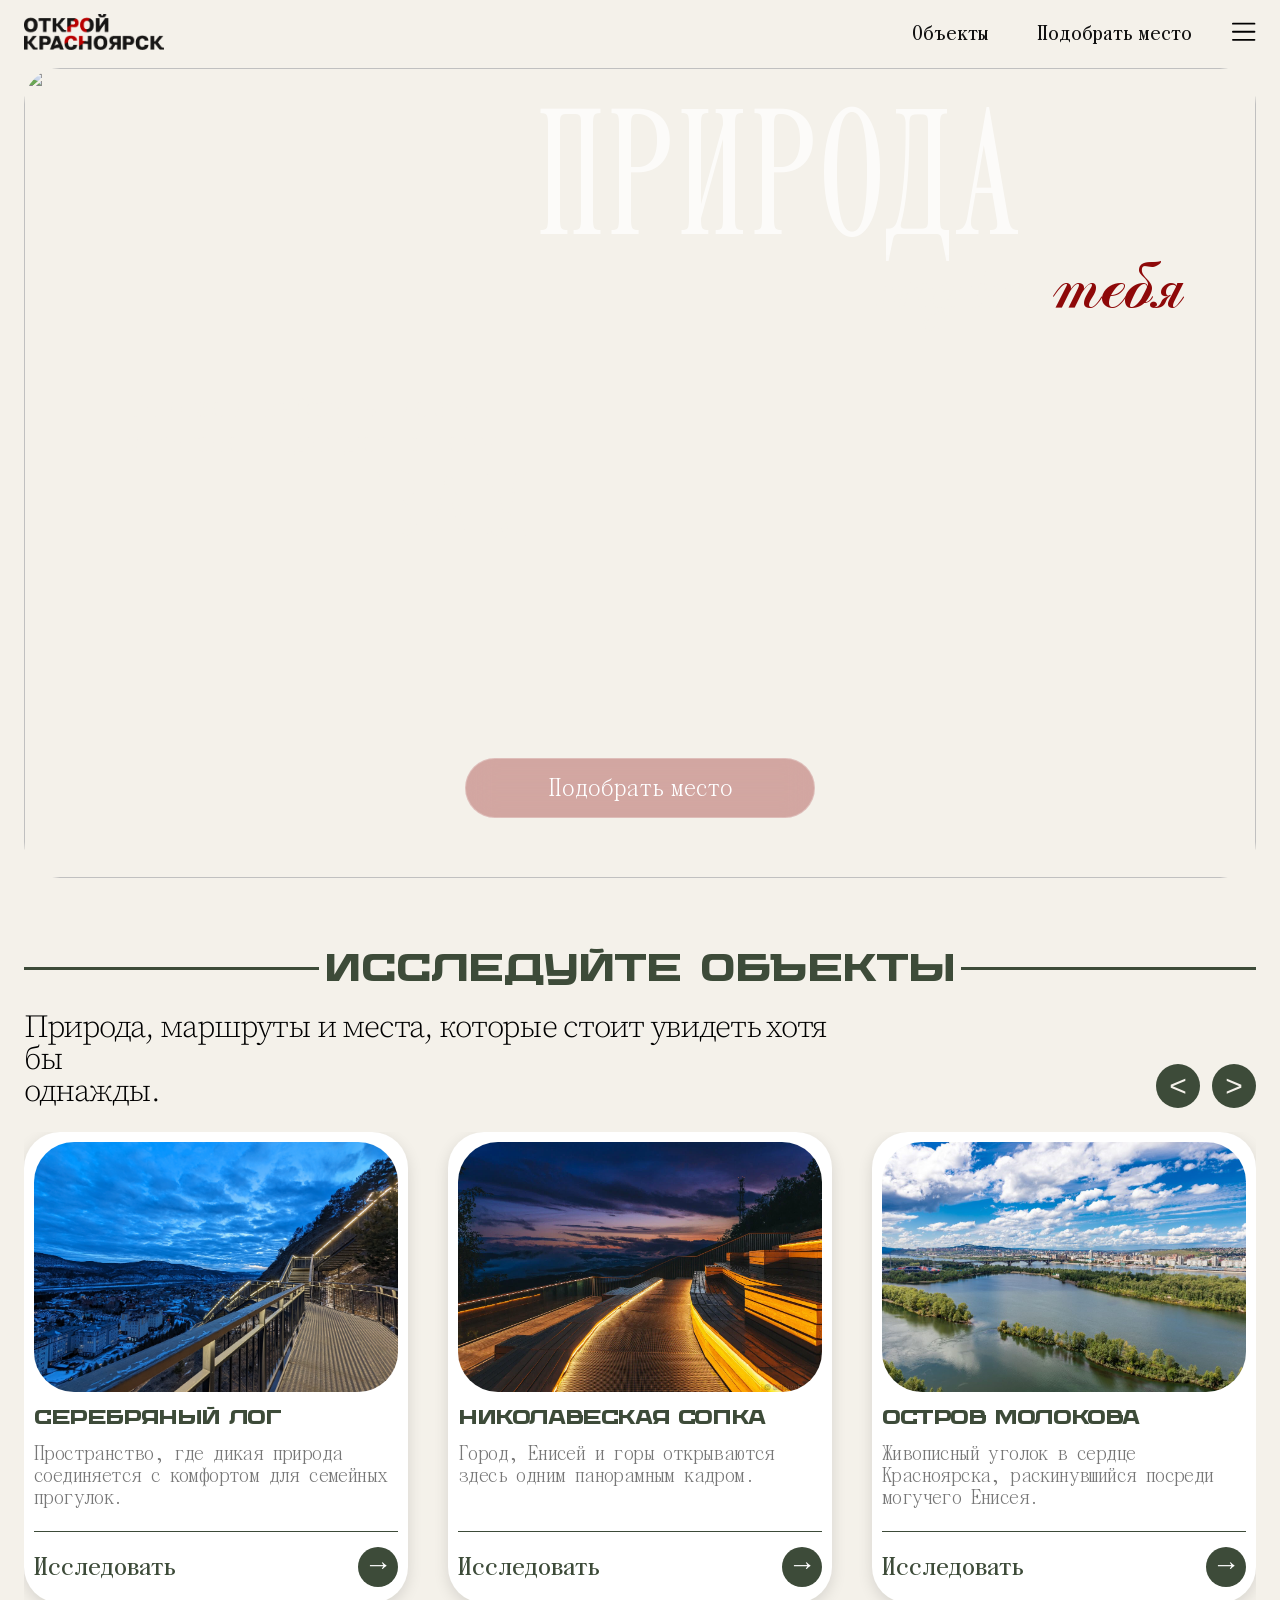
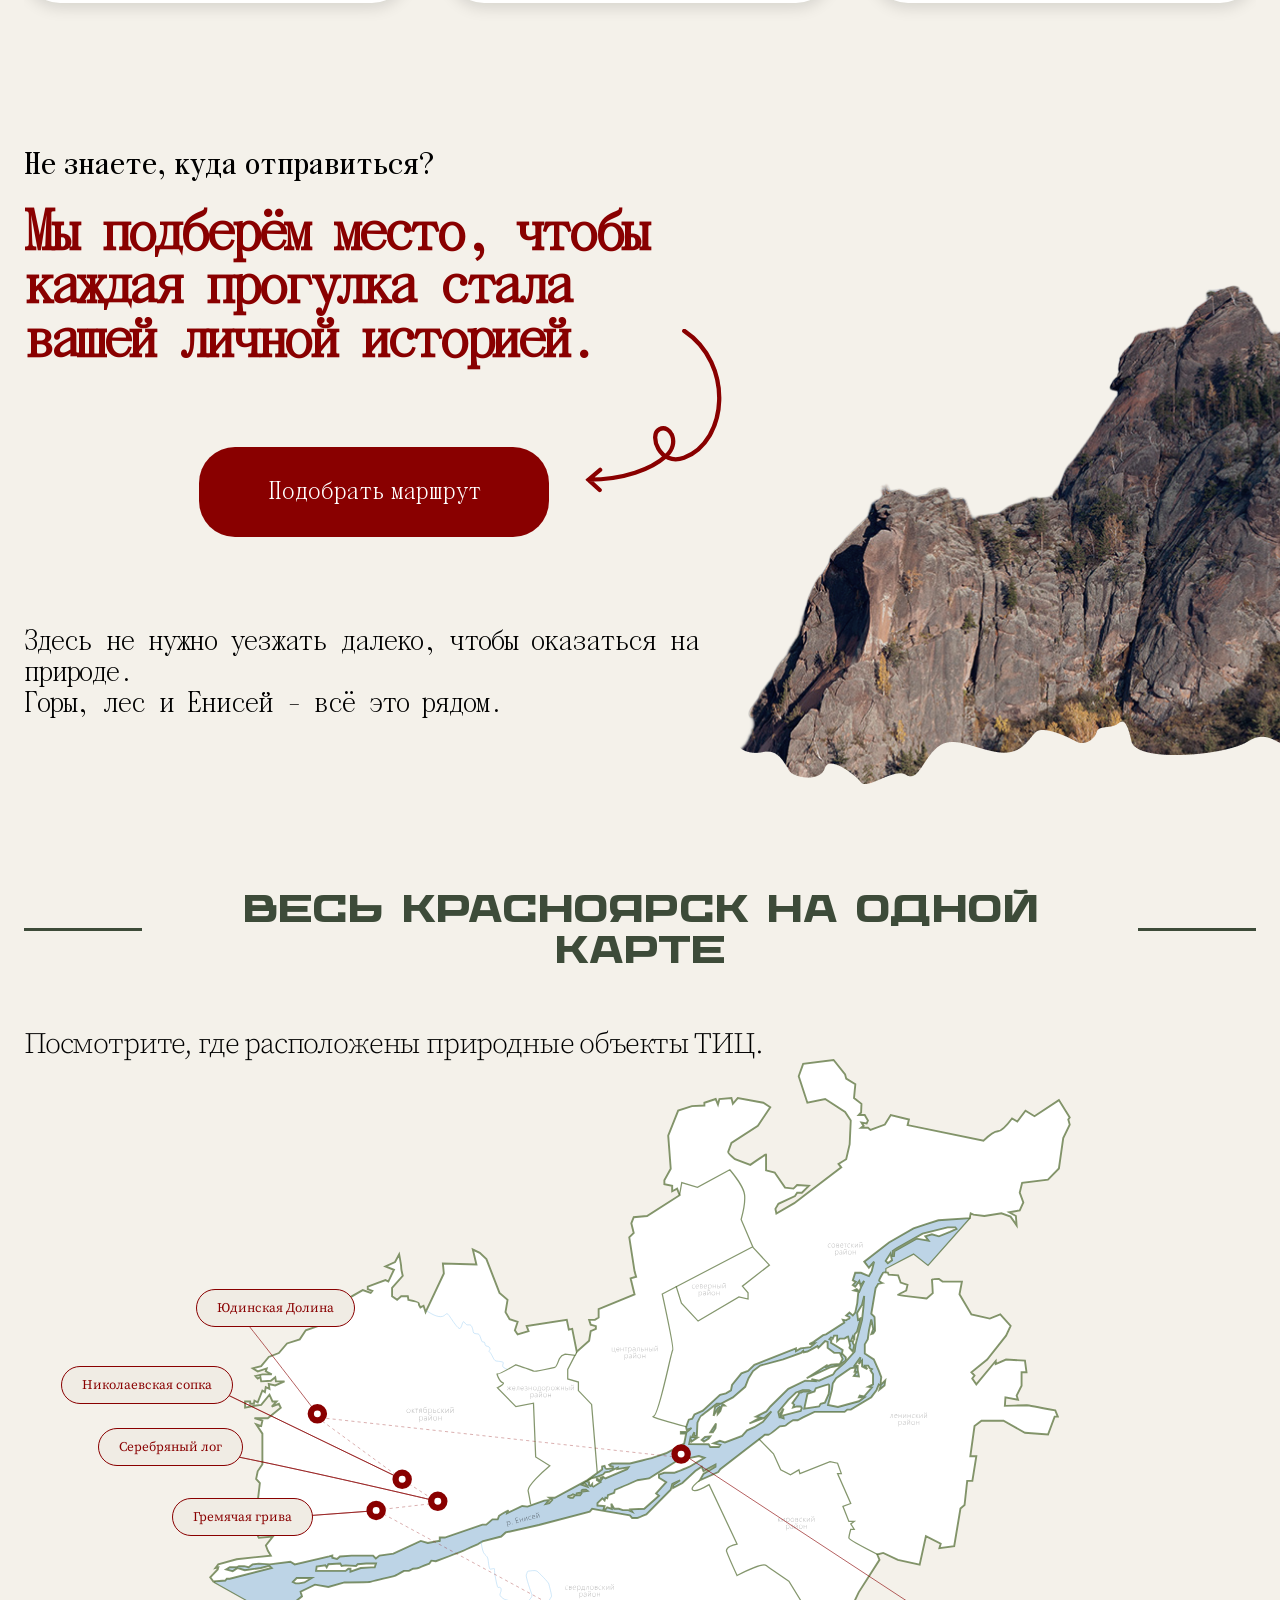
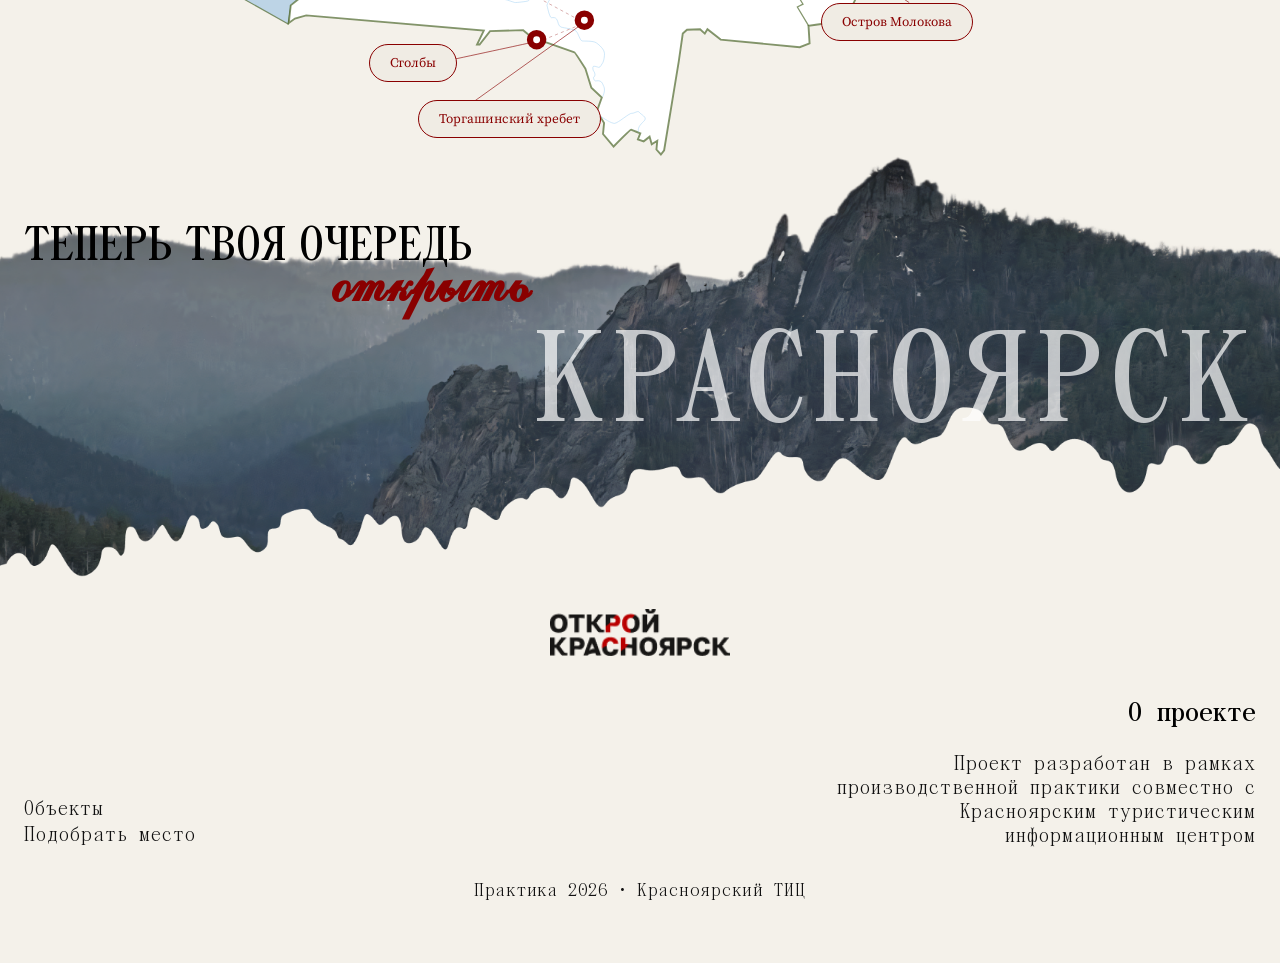
==== commit 7efc46d0: "dckjfpljf" ====
--- a/index.html
+++ b/index.html
@@ -363,7 +363,7 @@
         </div>
 
 
-        <div class="footer-info-right">
+        <div class="footer-info-right" id="about">
             <h2>О проекте</h2>
             <p>
                 Проект разработан в рамках производственной практики 
--- a/css/style.css
+++ b/css/style.css
@@ -583,7 +583,6 @@
     grid-template-columns:1fr auto 1fr;
     align-items:center;
     padding:30px 50px;
-    margin-top: 30px;
 }
 
 .step{
@@ -675,7 +674,7 @@
 .modal-content p{
     position:absolute;
     bottom: 250px;
-    right:60px; 
+    right:30px; 
     width:auto;
     font-family:'Panama Monospace';
     font-size:32px;
@@ -766,6 +765,7 @@
     font-size:20px;
     line-height: 1em;
     letter-spacing:-0.02em;
+    color: #000;
 }
 
 .answer-card p{
@@ -776,6 +776,7 @@
     line-height: 1em;
     letter-spacing:-0.04em;
     padding-top: 20px;
+    color: #000;
 }
 
 .modal-arrows{
@@ -819,6 +820,7 @@
 
 .result{
     touch-action:auto;
+    
 }
 
 .result h1{
@@ -881,6 +883,7 @@
     line-height: 1em;
     letter-spacing: -0.05em;
 }
+
 
 .modal-card p{
     font-family:'Panama Monospace';
@@ -917,6 +920,9 @@
     left:50px;
     width:50px;
     height:50px;
+    flex-shrink:0;
+    min-width:40px;
+    min-height:40px;
     border-radius:50%;
     border:none;
     background:rgba(137,0,0,.5);
@@ -931,6 +937,7 @@
     transform:translateY(-2px);     
 } 
 
+
 @media(max-width:1350px){
     .modal-window{
     width:min(96vw, 1000px);
@@ -1068,7 +1075,7 @@
     .modal-window{
         width:calc(100vw - 32px);
         height:90vh;
-        max-height:90vh;
+        max-height:70vh;
         border-radius:22px;
     }
 
@@ -1097,7 +1104,7 @@
     .result{
         padding-left:16px;
         padding-right:16px;
-        margin-top: 10px;
+        margin-top: 40px;
     }
 
     .modal-content h2,
@@ -1192,7 +1199,7 @@
    
     .modal-window{
         border-radius:18px;
-        height: 530px;
+        height: 500px;
     }
 
     .modal-head{
@@ -1224,6 +1231,18 @@
         height:50px;
         font-size:16px;
     }
+    
+    .modal-content{
+        margin-top: 30px;
+    }
+    .modal-content p{
+    right: 10px;
+    font-size: 13px;
+}
+    .answers {
+        gap: 10px;
+        margin-top: 15px;
+    }
 
 
     .answer-card{
@@ -1237,6 +1256,7 @@
 
     .answer-card p{
         font-size:12px;
+       
     }
 
 
@@ -1247,6 +1267,14 @@
     .result h2{
         font-size:16px;
     }
+}
+@media(max-width:390px){
+        .answer-card img {
+        width: 36px;
+        height: 36px;
+        margin-bottom: 8px;
+    }
+
 }
 
 /* ==========================
@@ -1596,10 +1624,6 @@
 
 }
 @media(max-width:480px){
-    .container,
-    .container-main{
-        padding-top:10px;
-    }
 
     .logo img{
     width:80px;
--- a/css/main.css
+++ b/css/main.css
@@ -139,7 +139,8 @@
     justify-self:end;
     display:flex;
     gap:12px;
-     padding:0;
+    padding:0;
+    align-self: flex-end;
 }
 
 .objects-grid .slider-window{
@@ -150,6 +151,13 @@
 .cards-slider .card{
     width:auto;
 }
+.cards-slider{
+    display:flex;
+    gap:40px;
+    transition:transform .35s ease;
+}
+
+
 .cards:not(.cards-slider) .card{
     width:100%;
     max-width:100%;
@@ -271,6 +279,18 @@
     margin-left: min(600px, 35vw);
     margin-top: -50px;
 }
+@keyframes arrowHint {
+    0%,100%{
+        transform:translateX(0);
+    }
+    50%{
+        transform:translateX(8px);
+    }
+}
+
+.slider-next.hint{
+    animation:arrowHint .6s ease 2;
+}
 
 .construct-content p {
     font-family: 'Panama Monospace';
@@ -286,6 +306,7 @@
     max-width:100%;
     min-width:0;
     overflow:hidden;
+    touch-action:pan-y;
 }
 .slider-window::-webkit-scrollbar{
     display:none;
@@ -294,8 +315,8 @@
 .cards-slider{
     display:flex;
     gap:40px;
-    width:max-content;
-    transform:translateX(0);
+    transition:transform .4s ease;
+    touch-action:pan-y;   
 }
 
 
@@ -596,7 +617,8 @@
         grid-column:1 / -1;
         margin-bottom:12px;
     }
-     .objects-grid .section-desc{
+    
+    .objects-grid .section-desc{
         grid-column:1 / -1;
         text-align:center;
         justify-self:center;
@@ -618,8 +640,8 @@
     .objects-grid .arrows{
     display:flex;
     justify-content:space-between;
-    padding:0 20px;
-}
+    margin-top: -20px;
+    }
     
     .objects-grid .section-desc{
         font-size:24px;
@@ -659,6 +681,8 @@
 }
 
 @media(max-width:768px){
+    
+
     .hero-title h1{
         font-size: 88px;
     }
@@ -798,7 +822,7 @@
     }
     .hero-subtitle {
         padding-left: 10px;
-        justify-content: flex-start;
+        justify-content: flex-endgit add ;
     }
     
     .hero-info h2 {
@@ -843,9 +867,10 @@
         font-size: 18px;
     }
 
-        .objects-grid .section-desc {
+    .objects-grid .section-desc {
         font-size: 18px;
     }
+
     .hero-title h1{
     font-size:70px;
     }
@@ -888,15 +913,14 @@
         .hero-title {
         padding-left: 6px;
     }
-    .arrows,
-.objects-grid .arrows{
-    grid-column:auto;
-    justify-self:center;
-    justify-content:center;
-    width:100%;
-}
+
+
     .cards {
         margin-bottom: 0px;
     }
+
+    .objects-grid .arrows {
+        margin-top: -10px;
+    }
       
 }
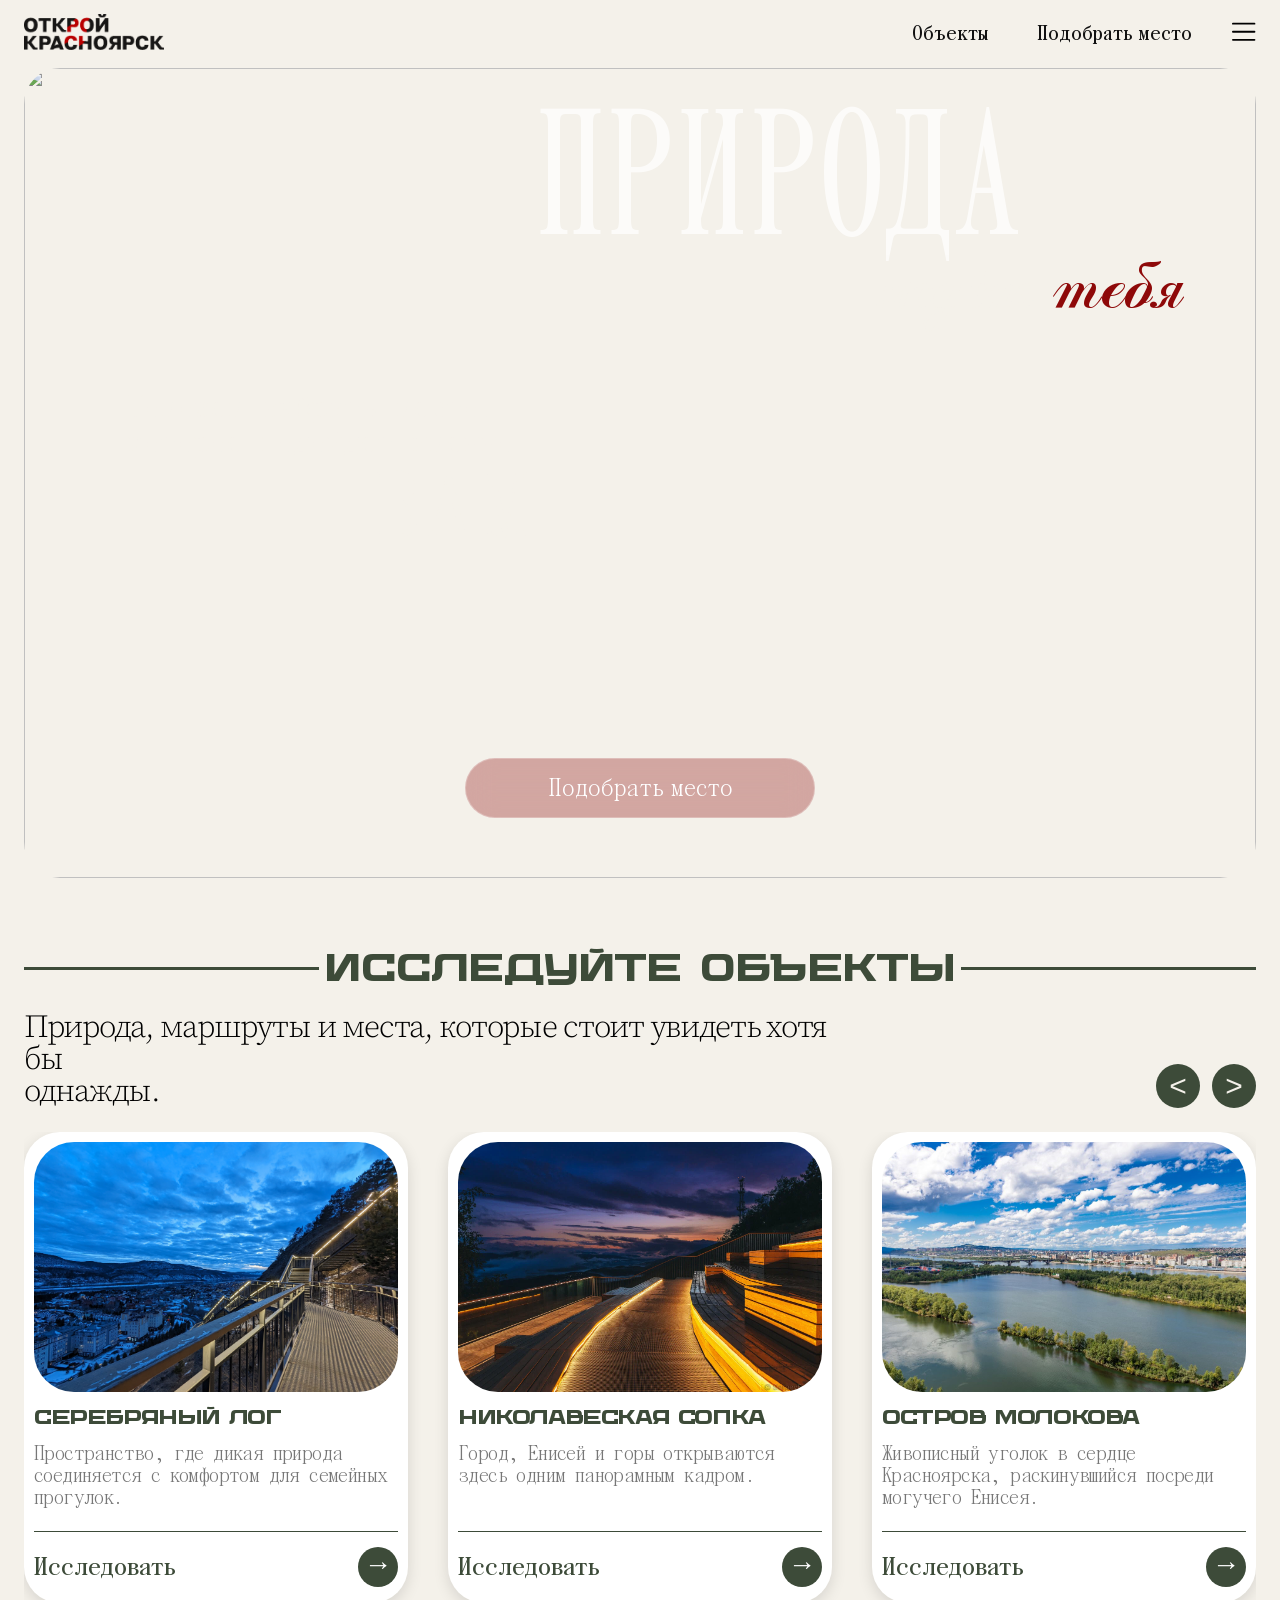
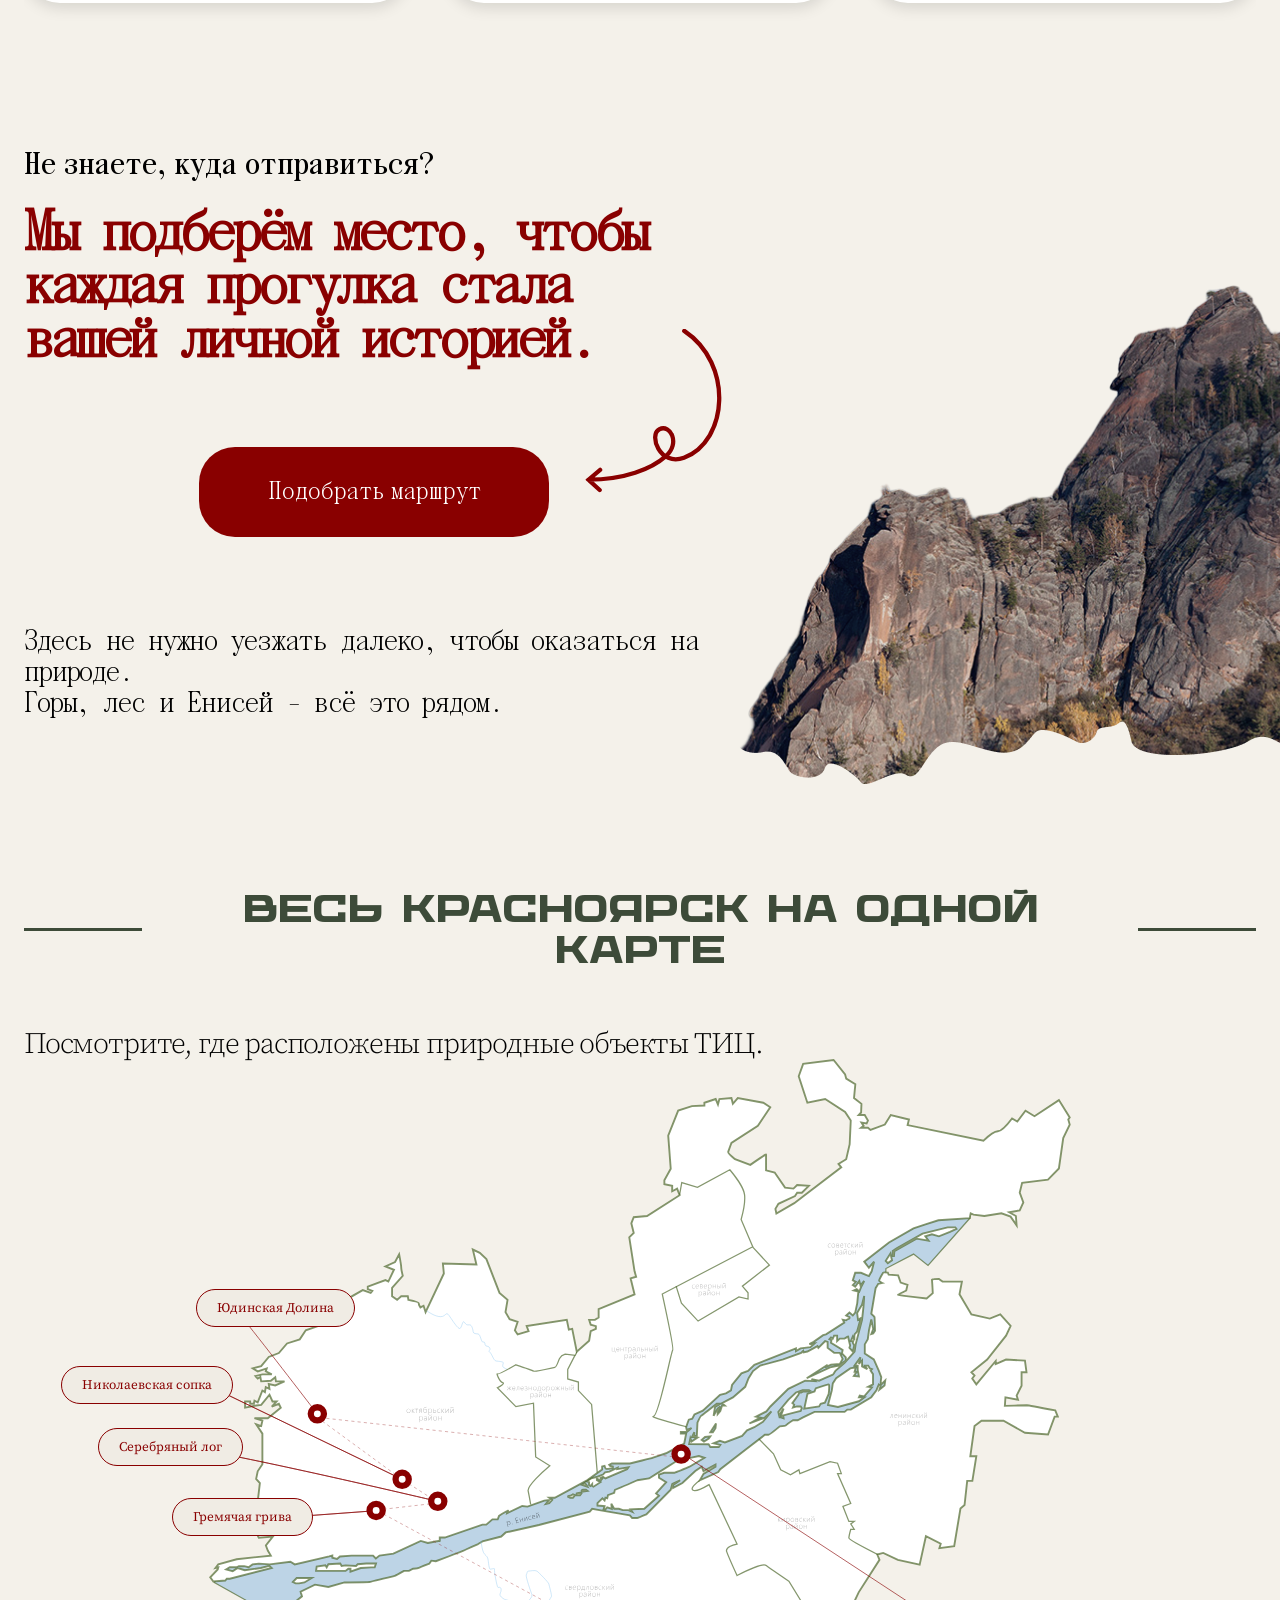
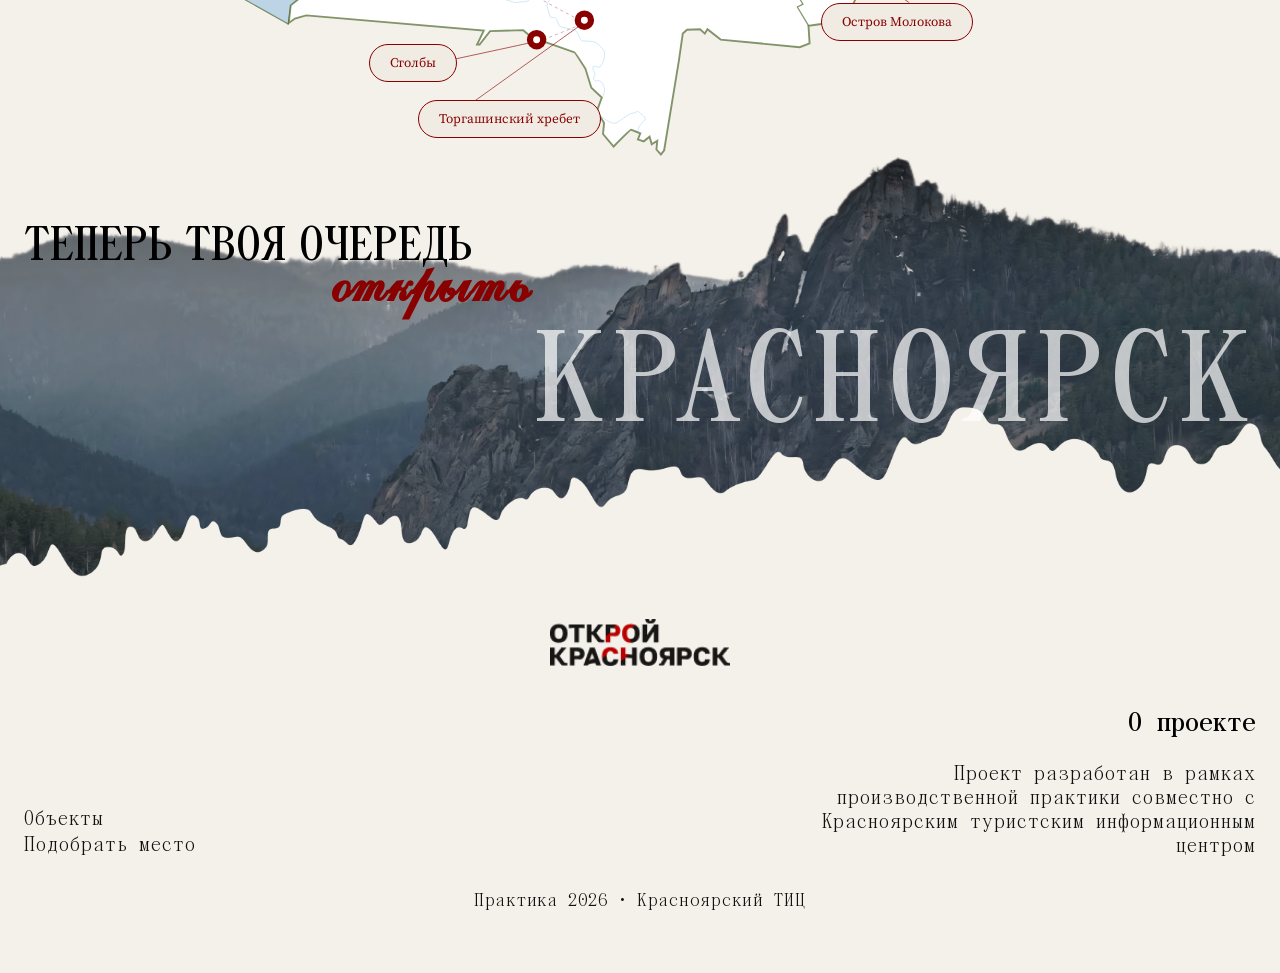
==== commit 1d1e8d9e: "g" ====
--- a/index.html
+++ b/index.html
@@ -36,6 +36,7 @@
 <main>
     <section class="hero">
             <div class="container">
+                
                 <div class="hero-bg">
                     <img class="hero-photo" src="images/hero.png" alt="">
                 <div class="hero-grid">
@@ -367,7 +368,7 @@
             <h2>О проекте</h2>
             <p>
                 Проект разработан в рамках производственной практики 
-                совместно с Красноярским туристическим информационным центром
+                совместно с Красноярским туристским информационным центром
             </p>
         </div>
 
--- a/css/style.css
+++ b/css/style.css
@@ -158,9 +158,25 @@
     filter:saturate(0.7);
     z-index:0;
 }
+.hero1{
+    position:absolute;
+    width:200px;
+    height:auto;
+    z-index:2;
+    right:100px;
+    bottom:0;
+}
+.hero1{
+    left:50%;
+    top:50px;
+    transform:translateX(-50%);
+}
+
 
 .logo{
     flex-shrink:0;
+    outline:none;
+    -webkit-tap-highlight-color: transparent;
 }
 .logo img{
     width:140px;
@@ -360,6 +376,8 @@
     align-items:center;
     justify-content:center;
     text-decoration:none;
+    outline:none;
+    -webkit-tap-highlight-color: transparent;
 }
 .card-footer a:hover {
     transform: scale(1.08);
@@ -396,7 +414,7 @@
 .footer-content {
     display: flex;
     flex-direction: column;
-    gap: 170px;
+    gap: 180px;
 }
 .footer-desc {
     display: flex;
@@ -454,6 +472,8 @@
 }
 
 .footer-info a{
+    outline:none;
+    -webkit-tap-highlight-color: transparent;
     text-decoration:none;
     color:#111;
     font-family:'Panama Monospace';
@@ -464,6 +484,8 @@
 
 .footer-logo img{
     width:180px;
+    outline:none;
+    -webkit-tap-highlight-color: transparent;
 }
 
 .footer-columns{
@@ -546,7 +568,7 @@
 
 .modal-window{
     position:relative;
-    width:1400px;
+    width:1300px;
     height:850px;
     max-width:90vw;
     max-height:90vh;
@@ -718,6 +740,8 @@
     gap:25px;
     width:1200px;
     margin-top:60px;
+    outline:none;
+    -webkit-tap-highlight-color: transparent;
 }
 
 
@@ -733,12 +757,14 @@
     justify-content:center;
 
     cursor:pointer;
-    transition:.3s;
+    transition:.1s;
 
     appearance:none;
     -webkit-appearance:none;
     outline:none;
-}
+    -webkit-tap-highlight-color: transparent;
+}
+
 .answer-card:focus,
 .answer-card:focus-visible{
     outline:none;
@@ -788,6 +814,8 @@
     justify-content:space-between;
     padding:0 50px;
     z-index:2;
+    outline:none;
+    -webkit-tap-highlight-color: transparent;
 }
 
 .modal-arrows button{
@@ -809,7 +837,6 @@
 }
 
 .result.active{
-    
     overflow-y:auto;
     height:calc(100% - 100px);
     padding-bottom:40px;
@@ -861,6 +888,8 @@
     flex-direction:column;
     transition:.3s;
     cursor:pointer;
+    outline:none;
+    -webkit-tap-highlight-color: transparent;
 }
 
 .modal-card:hover{
@@ -932,21 +961,17 @@
     display: flex;
     justify-content:center;
     transition:.3s;
-}
+    outline:none;
+    -webkit-tap-highlight-color: transparent;
+}
+
 .result-back:hover {
     transform:translateY(-2px);     
 } 
 
-
+    
 @media(max-width:1350px){
-    .modal-window{
-    width:min(96vw, 1000px);
-    height:min(850px, 90vh);
-    border-radius:28px;
-    overflow:hidden;
-
-}
-    .modal-head{
+   .modal-head{
         padding:24px 28px;
     }
 
@@ -1196,10 +1221,14 @@
     height:25px;
     font-size:20px;
 }
+    .modal-cards {
+        margin-top: 10px;
+    }
+
    
     .modal-window{
         border-radius:18px;
-        height: 500px;
+        height: 550px;
     }
 
     .modal-head{
@@ -1267,15 +1296,19 @@
     .result h2{
         font-size:16px;
     }
-}
-@media(max-width:390px){
-        .answer-card img {
-        width: 36px;
-        height: 36px;
-        margin-bottom: 8px;
-    }
-
-}
+
+}
+@media(max-width:350px){
+    .modal-card {
+        height: auto;
+        min-height: 270px;
+    }
+        .result h1 {
+        font-size: 14px;
+        text-align: center;
+    }
+}
+
 
 /* ==========================
    АДАПТИВ
--- a/css/main.css
+++ b/css/main.css
@@ -94,6 +94,9 @@
         background .3s,
         border-color .3s,
         box-shadow .3s;
+
+        outline:none;
+    -webkit-tap-highlight-color: transparent;
 }
 
 .hero-btn:hover{
@@ -147,16 +150,6 @@
     grid-column:1 / -1;
     overflow:hidden;
 }
-
-.cards-slider .card{
-    width:auto;
-}
-.cards-slider{
-    display:flex;
-    gap:40px;
-    transition:transform .35s ease;
-}
-
 
 .cards:not(.cards-slider) .card{
     width:100%;
@@ -195,6 +188,33 @@
     transform:translateX(3px) translateY(-2px);
 }
 
+.slider-next.hint{
+    animation:arrowHint .6s ease 2;
+}
+.slider-window{
+    width:100%;
+    max-width:100%;
+    min-width:0;
+    overflow:hidden;
+    touch-action:pan-y;
+}
+
+.slider-window::-webkit-scrollbar{
+    display:none;
+}
+
+.cards-slider{
+    display:flex;
+    gap:40px;
+    transition:transform .4s ease;
+    will-change:transform;
+}
+
+.cards-slider .card{
+    flex-shrink:0;
+}
+
+
 /*констурткор*/
 
 .construct{
@@ -259,6 +279,9 @@
         transform .3s,
         background .3s,
         box-shadow .3s;
+
+        outline:none;
+    -webkit-tap-highlight-color: transparent;
 }
 
 .main-btn:hover{
@@ -288,9 +311,6 @@
     }
 }
 
-.slider-next.hint{
-    animation:arrowHint .6s ease 2;
-}
 
 .construct-content p {
     font-family: 'Panama Monospace';
@@ -300,25 +320,6 @@
     line-height: 1.1;
     margin-top: 10%;
 }
-
-.slider-window{
-    width:100%;
-    max-width:100%;
-    min-width:0;
-    overflow:hidden;
-    touch-action:pan-y;
-}
-.slider-window::-webkit-scrollbar{
-    display:none;
-}
-
-.cards-slider{
-    display:flex;
-    gap:40px;
-    transition:transform .4s ease;
-    touch-action:pan-y;   
-}
-
 
 .map-grid{
     display:grid;
@@ -362,6 +363,8 @@
         color .25s,
         transform .25s,
         box-shadow .25s;
+        outline:none;
+    -webkit-tap-highlight-color: transparent;
 }
 
 .map-label:hover{
@@ -681,6 +684,9 @@
 }
 
 @media(max-width:768px){
+     .card:hover{
+        transform:none;
+    }
     
 
     .hero-title h1{
